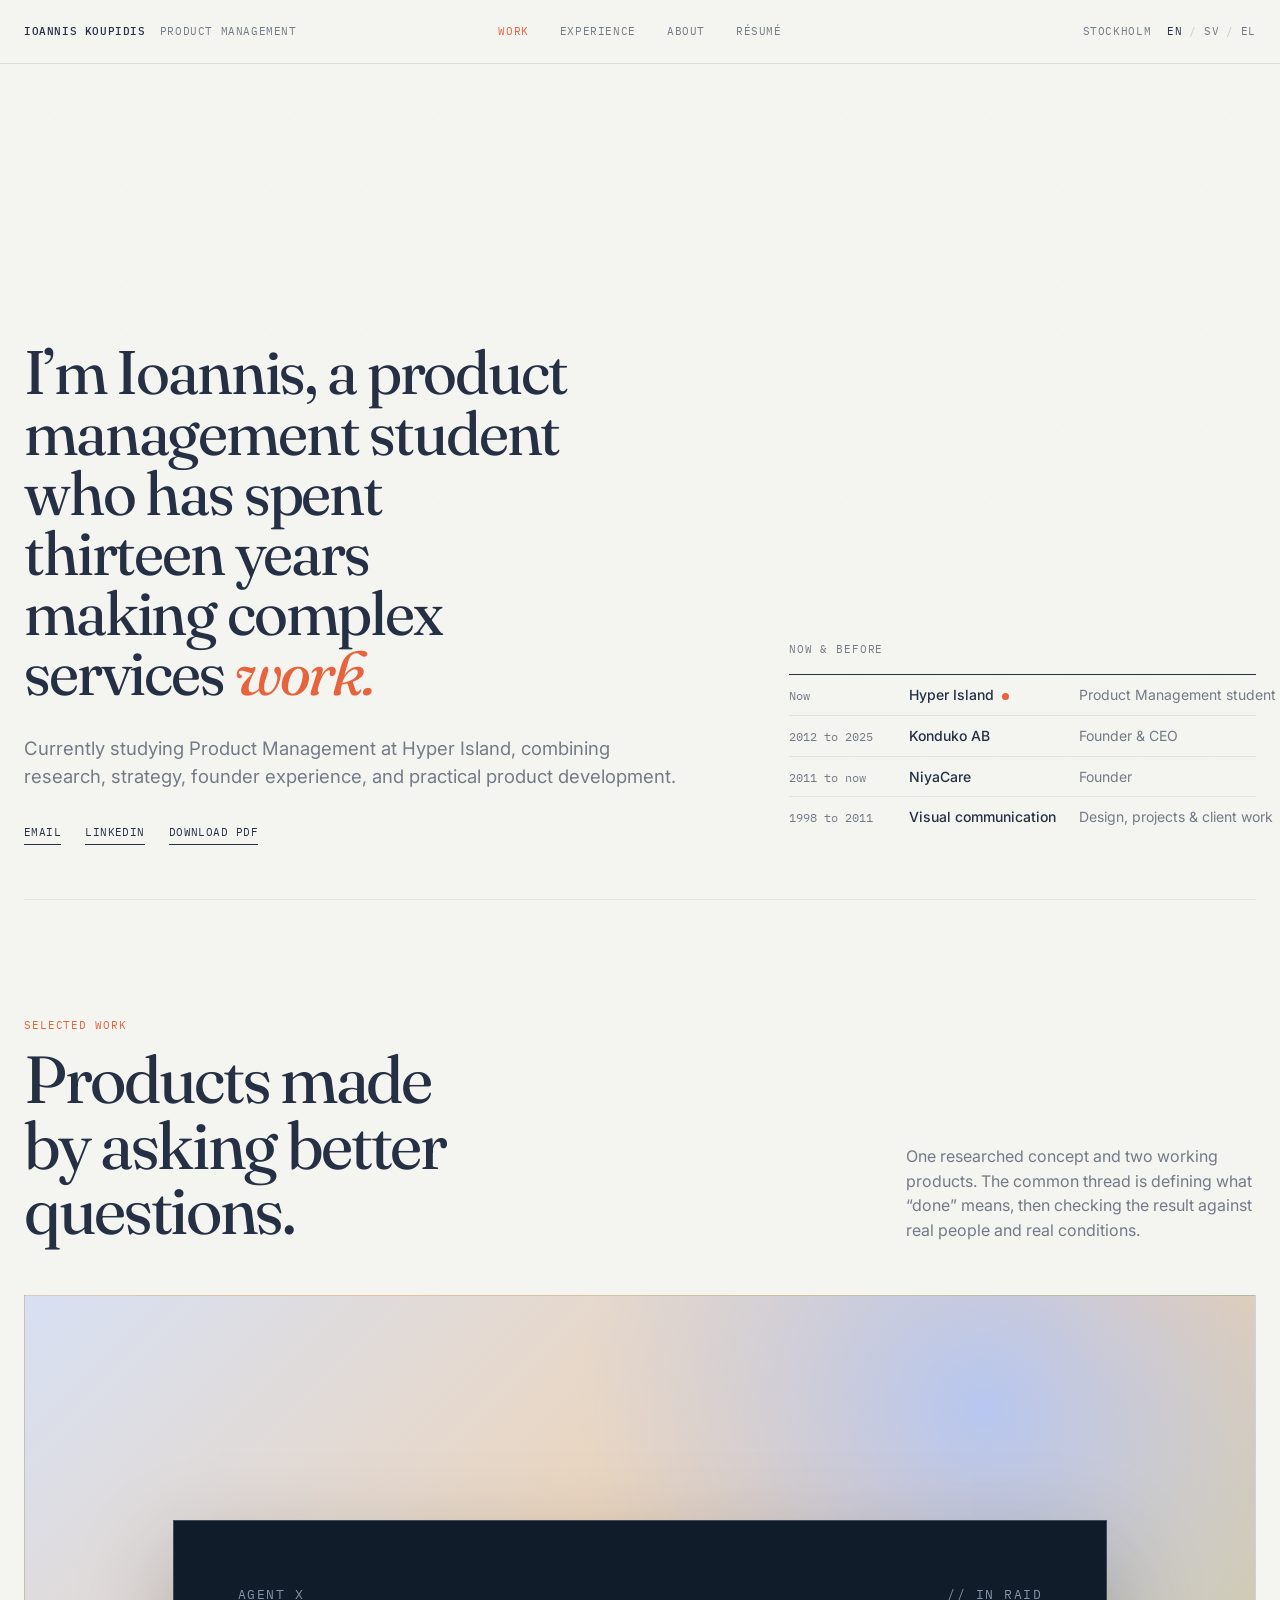
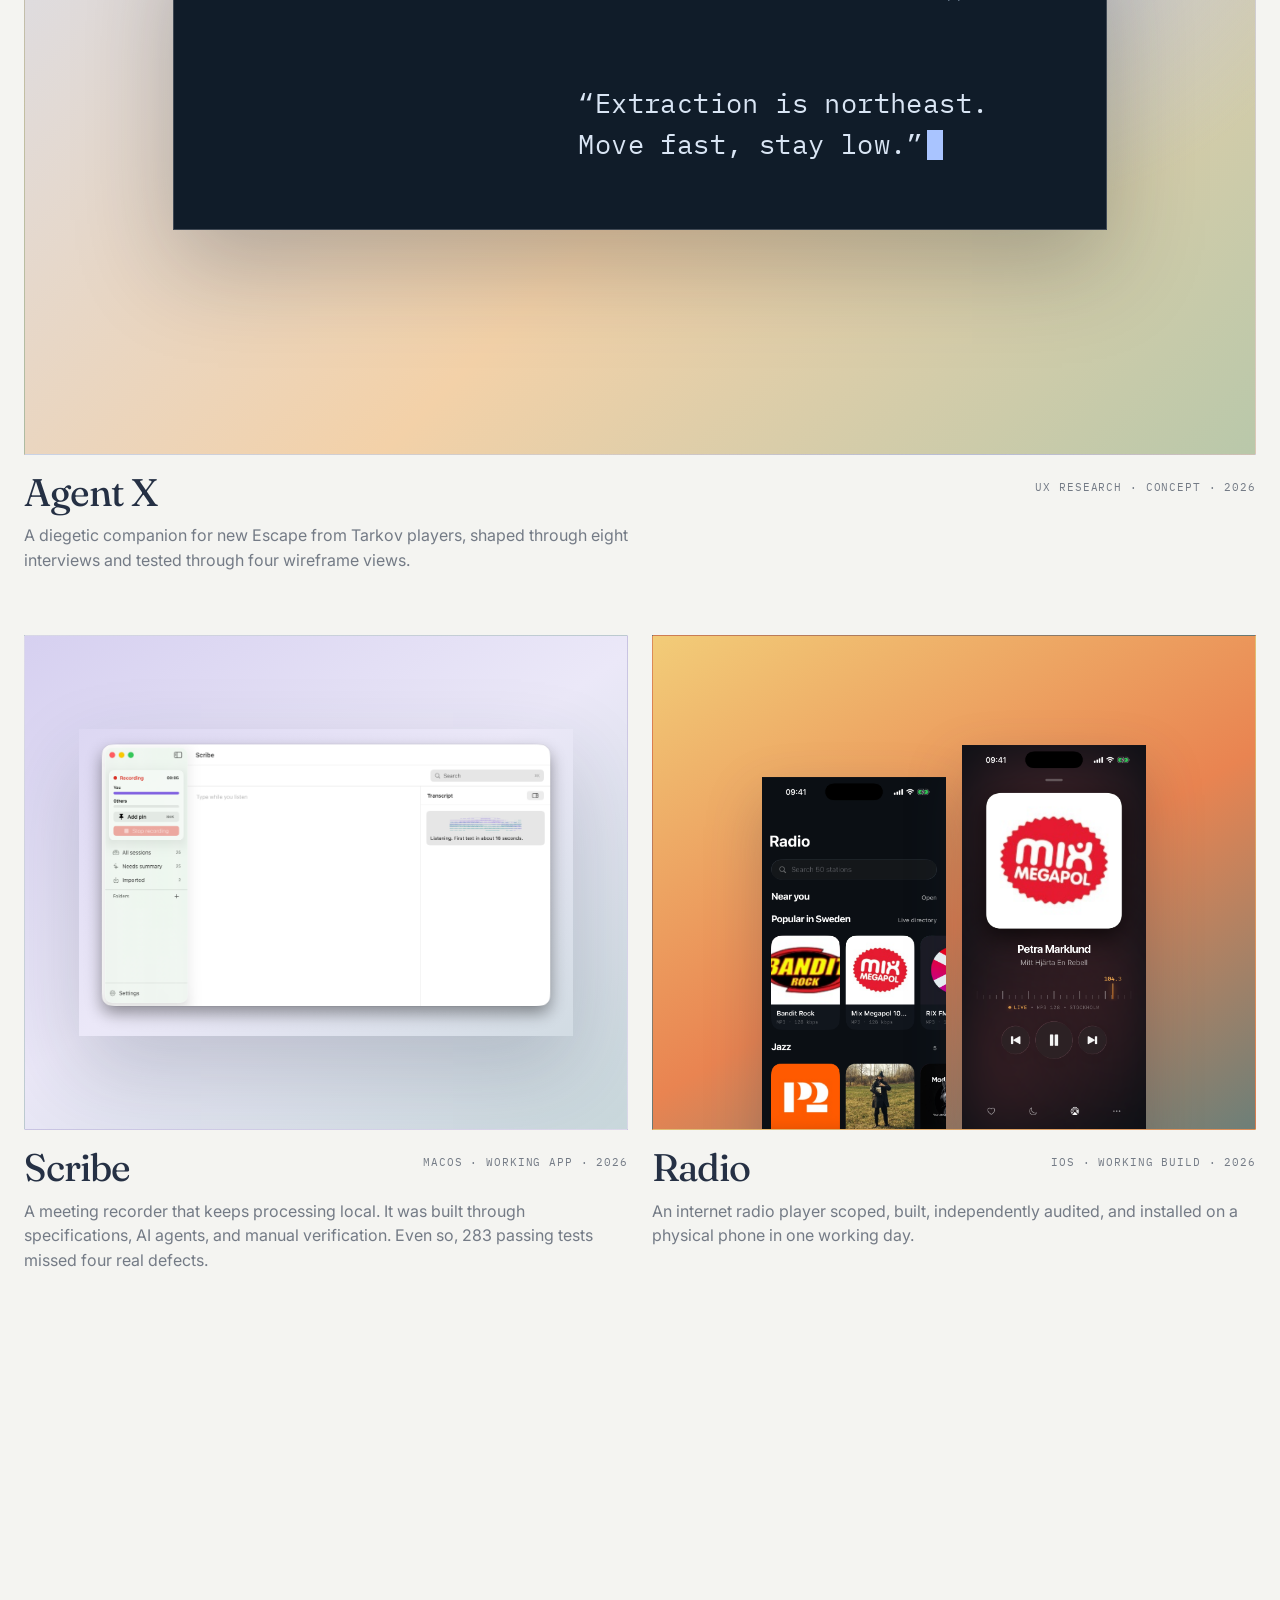
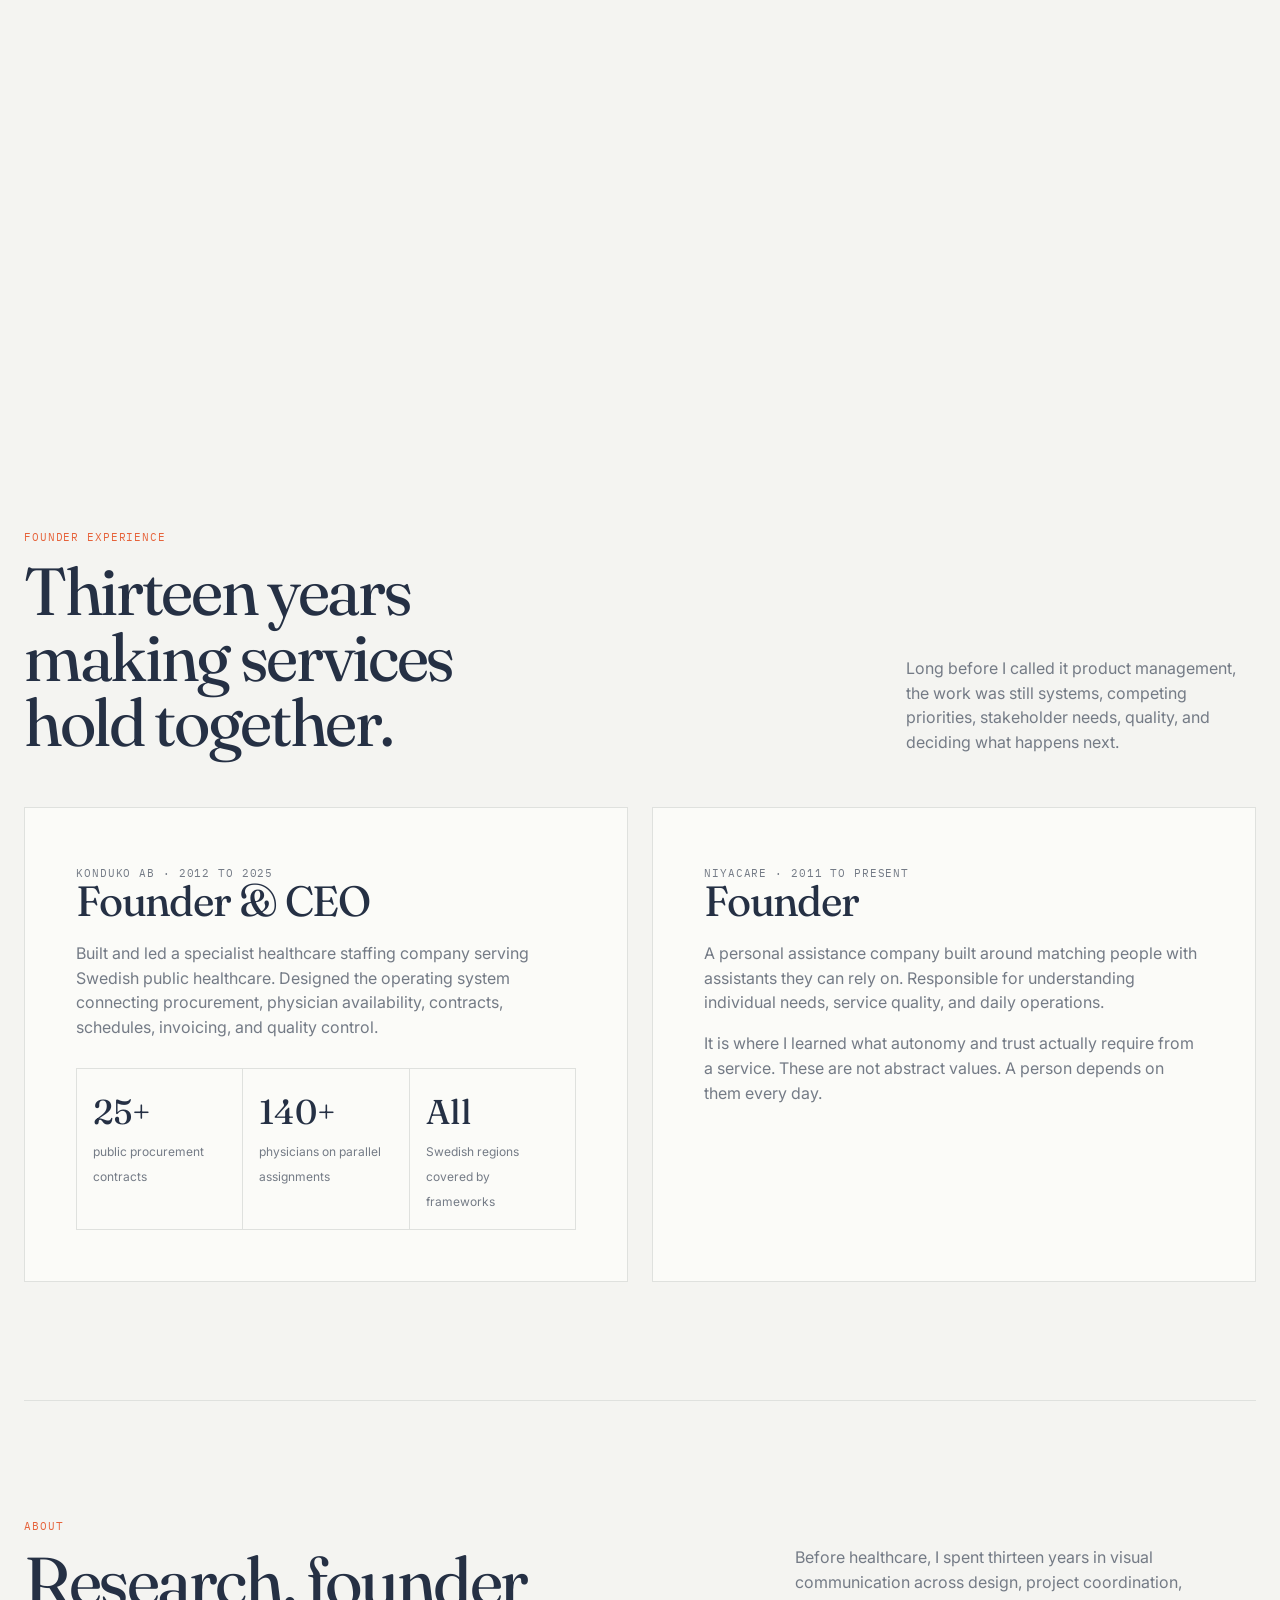
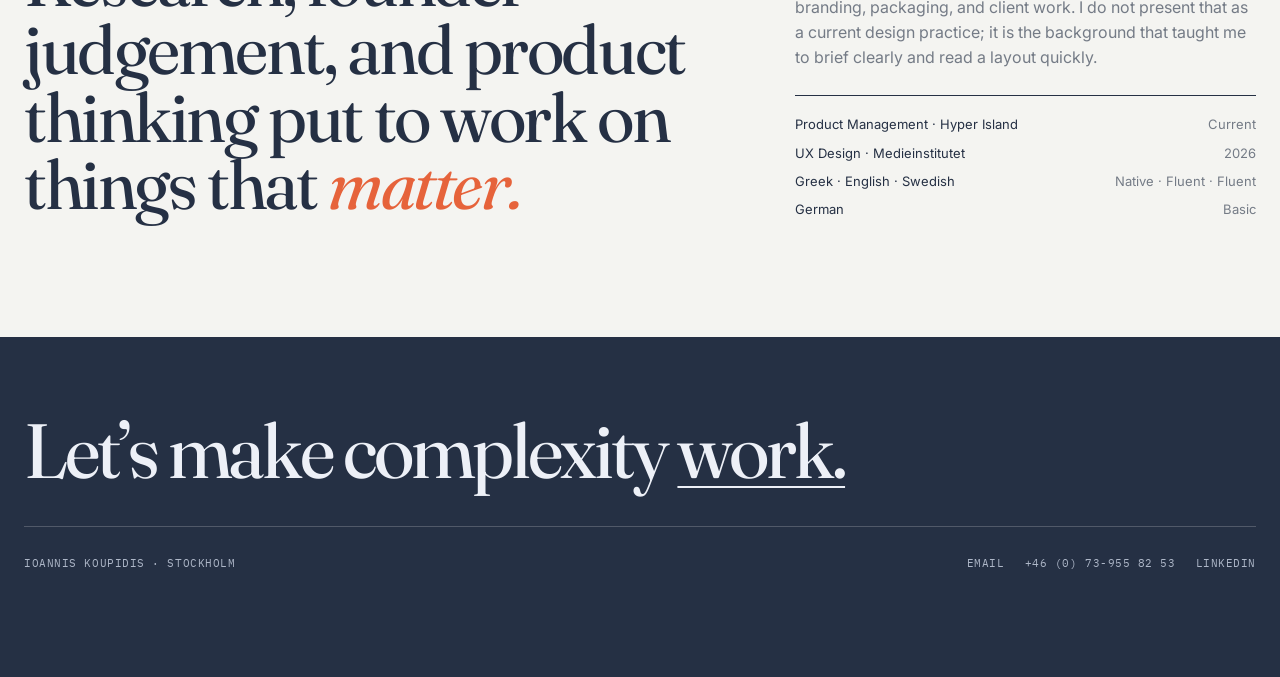
==== index.html @ 1a46d5a7 "Create CV neo portfolio" ====
<!doctype html>
<html lang="en">
<head>
  <meta charset="utf-8">
  <meta name="viewport" content="width=device-width,initial-scale=1">
  <title>Ioannis Koupidis · Product management</title>
  <meta name="description" content="Product management student at Hyper Island with thirteen years of founder experience, working across research, strategy and practical product development.">
  <link rel="preconnect" href="https://fonts.googleapis.com">
  <link rel="preconnect" href="https://fonts.gstatic.com" crossorigin>
  <link href="https://fonts.googleapis.com/css2?family=Fraunces:ital,opsz,wght@0,9..144,300..700;1,9..144,300..600&family=IBM+Plex+Mono:wght@400;500&family=Inter:wght@400;500;600&display=swap" rel="stylesheet">
  <link rel="stylesheet" href="assets/site.css">
</head>
<body class="home">
  <a class="skip-link" href="#main">Skip to content</a>
  <header class="site-header">
    <div class="header-inner">
      <a class="brand" href="./" aria-label="Ioannis Koupidis, home"><strong>Ioannis Koupidis</strong><span>Product management</span></a>
      <nav class="primary-nav" aria-label="Primary"><a href="#work" aria-current="page">Work</a><a href="#experience">Experience</a><a href="#about">About</a><a href="Ioannis-Koupidis-CV.pdf">Résumé</a></nav>
      <div class="header-tools"><span>Stockholm</span><span class="language-switch" role="group" aria-label="Language"><!--LANGS--><a href="./" hreflang="en" aria-current="page">EN</a><span class="sep">/</span><a href="sv/" hreflang="sv">SV</a><span class="sep">/</span><a href="el/" hreflang="el">EL</a><!--/LANGS--></span></div>
    </div>
  </header>

  <main id="main">
    <div class="page-shell">
      <section class="home-hero" aria-labelledby="intro-title">
        <div class="hero-copy">
          <h1 id="intro-title">I’m Ioannis, a product management student who has spent thirteen years making complex services <em>work.</em></h1>
          <p class="hero-support">Currently studying Product Management at Hyper Island, combining research, strategy, founder experience, and practical product development.</p>
          <div class="hero-contact"><a class="text-link" href="mailto:gkoupidis@gmail.com">Email</a><a class="text-link" href="https://www.linkedin.com/in/koupidisyannis/" target="_blank" rel="noopener">LinkedIn</a><a class="text-link" href="Ioannis-Koupidis-CV.pdf" download>Download PDF</a></div>
        </div>
        <div class="timeline" aria-label="Selected experience">
          <p class="timeline-label">Now &amp; before</p>
          <div class="timeline-row current"><time>Now</time><strong>Hyper Island</strong><span>Product Management student</span></div>
          <div class="timeline-row"><time>2012 to 2025</time><strong>Konduko AB</strong><span>Founder &amp; CEO</span></div>
          <div class="timeline-row"><time>2011 to now</time><strong>NiyaCare</strong><span>Founder</span></div>
          <div class="timeline-row"><time>1998 to 2011</time><strong>Visual communication</strong><span>Design, projects &amp; client work</span></div>
        </div>
      </section>

      <section class="section-block" id="work" aria-labelledby="work-title">
        <div class="section-intro reveal"><div><p class="eyebrow">Selected work</p><h2 class="section-title" id="work-title">Products made by asking better questions.</h2></div><p>One researched concept and two working products. The common thread is defining what “done” means, then checking the result against real people and real conditions.</p></div>
        <div class="project-grid">
          <a class="project-card featured reveal" href="projects/agent-x/" data-cursor="View case study">
            <div class="project-visual visual-agent"><div class="agent-screen" aria-hidden="true"><div class="agent-screen-top"><span>AGENT X</span><span>// IN RAID</span></div><p class="agent-prompt">“Extraction is northeast. Move fast, stay low.”</p></div></div>
            <div class="project-info"><h3>Agent X</h3><p class="project-kicker">UX research · Concept · 2026</p><p class="project-description">A diegetic companion for new Escape from Tarkov players, shaped through eight interviews and tested through four wireframe views.</p></div>
          </a>
          <a class="project-card reveal" href="projects/scribe/" data-cursor="View case study">
            <div class="project-visual visual-scribe"><img src="assets/images/scribe/recording.png" alt="Scribe recording interface with separate audio meters, notes and a live transcript" loading="lazy"></div>
            <div class="project-info"><h3>Scribe</h3><p class="project-kicker">macOS · Working app · 2026</p><p class="project-description">A meeting recorder that keeps processing local. It was built through specifications, AI agents, and manual verification. Even so, 283 passing tests missed four real defects.</p></div>
          </a>
          <a class="project-card reveal" href="projects/radio/" data-cursor="View case study">
            <div class="project-visual visual-radio"><img src="assets/images/radio/browse.png" alt="Radio iOS browse screen" loading="lazy"><img src="assets/images/radio/player.png" alt="Radio iOS now-playing screen" loading="lazy"></div>
            <div class="project-info"><h3>Radio</h3><p class="project-kicker">iOS · Working build · 2026</p><p class="project-description">An internet radio player scoped, built, independently audited, and installed on a physical phone in one working day.</p></div>
          </a>
        </div>
      </section>

      <section class="section-block" aria-labelledby="approach-title">
        <div class="section-intro reveal"><div><p class="eyebrow">How I work</p><h2 class="section-title" id="approach-title">Clarity before polish.</h2></div><p>Product work is deciding what deserves to exist, making competing priorities visible, and finding evidence strong enough to change your mind.</p></div>
        <div class="principles reveal">
          <article class="principle"><h3>Research before certainty</h3><p>Interviews, synthesis, journey mapping, wireframes, and think aloud testing replace assumptions with something observable.</p></article>
          <article class="principle"><h3>Comfort with complexity</h3><p>Thirteen years in a regulated service business taught me to connect requirements, operations, stakeholders, and incomplete information.</p></article>
          <article class="principle"><h3>Verification over theatre</h3><p>I use AI tools every day and assume plausible output still needs checking. The audit is part of the product work.</p></article>
        </div>
      </section>

      <section class="section-block" id="experience" aria-labelledby="experience-title">
        <div class="section-intro reveal"><div><p class="eyebrow">Founder experience</p><h2 class="section-title" id="experience-title">Thirteen years making services hold together.</h2></div><p>Long before I called it product management, the work was still systems, competing priorities, stakeholder needs, quality, and deciding what happens next.</p></div>
        <div class="experience-grid">
          <article class="experience-card reveal"><p class="project-kicker" style="text-align:left">Konduko AB · 2012 to 2025</p><h3>Founder &amp; CEO</h3><p>Built and led a specialist healthcare staffing company serving Swedish public healthcare. Designed the operating system connecting procurement, physician availability, contracts, schedules, invoicing, and quality control.</p><div class="metric-row"><div class="metric"><strong>25+</strong><span>public procurement contracts</span></div><div class="metric"><strong>140+</strong><span>physicians on parallel assignments</span></div><div class="metric"><strong>All</strong><span>Swedish regions covered by frameworks</span></div></div></article>
          <article class="experience-card reveal"><p class="project-kicker" style="text-align:left">NiyaCare · 2011 to present</p><h3>Founder</h3><p>A personal assistance company built around matching people with assistants they can rely on. Responsible for understanding individual needs, service quality, and daily operations.</p><p>It is where I learned what autonomy and trust actually require from a service. These are not abstract values. A person depends on them every day.</p></article>
        </div>
      </section>

      <section class="about-band" id="about" aria-labelledby="about-title">
        <div><p class="eyebrow">About</p><h2 class="statement" id="about-title">Research, founder judgement, and product thinking put to work on things that <em>matter.</em></h2></div>
        <div class="about-details"><p>Before healthcare, I spent thirteen years in visual communication across design, project coordination, branding, packaging, and client work. I do not present that as a current design practice; it is the background that taught me to brief clearly and read a layout quickly.</p><div class="compact-list" aria-label="Education and languages"><span>Product Management · Hyper Island</span><span>Current</span><span>UX Design · Medieinstitutet</span><span>2026</span><span>Greek · English · Swedish</span><span>Native · Fluent · Fluent</span><span>German</span><span>Basic</span></div></div>
      </section>
    </div>
  </main>
  <footer class="site-footer"><div class="footer-inner"><p class="footer-title">Let’s make complexity <a href="mailto:gkoupidis@gmail.com">work.</a></p><div class="footer-meta"><span>Ioannis Koupidis · Stockholm</span><span class="footer-links"><a href="mailto:gkoupidis@gmail.com">Email</a><a href="tel:+46739558253">+46 (0) 73-955 82 53</a><a href="https://www.linkedin.com/in/koupidisyannis/" target="_blank" rel="noopener">LinkedIn</a></span></div></div></footer>
  <script src="assets/site.js"></script>
</body>
</html>
---- assets/site.css ----
:root {
  --paper:#f4f4f1;--surface:#fbfbf8;--ink:#253044;--muted:#747b86;--line:#dfe1de;
  --accent:#e6633b;--blue:#a9c4ff;--mono:"IBM Plex Mono",ui-monospace,monospace;
  --sans:Inter,system-ui,sans-serif;--serif:Fraunces,Georgia,serif;
  --header-h:64px;--page:min(100% - 48px,1440px)
}
*{box-sizing:border-box}html{scroll-behavior:smooth;scroll-padding-top:92px}
body{margin:0;color:var(--ink);background:var(--paper);font-family:var(--sans);font-size:16px;line-height:1.55;-webkit-font-smoothing:antialiased}
body:before{content:"";position:fixed;inset:0;pointer-events:none;z-index:-1;opacity:.36;background-image:radial-gradient(circle at 15% 24%,rgba(37,48,68,.025) 0 1px,transparent 1.2px),radial-gradient(circle at 74% 68%,rgba(37,48,68,.02) 0 1px,transparent 1.2px);background-size:9px 9px,13px 13px}
a{color:inherit}img{display:block;max-width:100%}.skip-link{position:fixed;z-index:1000;top:8px;left:8px;padding:10px 14px;color:#fff;background:var(--ink);transform:translateY(-160%)}.skip-link:focus{transform:none}
.site-header{position:sticky;top:0;z-index:60;height:var(--header-h);border-bottom:1px solid rgba(37,48,68,.12);background:rgba(244,244,241,.87);backdrop-filter:blur(16px)}
.header-inner{width:var(--page);height:100%;margin:auto;display:grid;grid-template-columns:1fr auto 1fr;align-items:center;gap:28px}
.brand,.primary-nav a,.header-tools a,.header-tools span{font-family:var(--mono);font-size:11px;line-height:1;letter-spacing:.055em;text-transform:uppercase;text-decoration:none}
.brand{display:flex;align-items:baseline;gap:14px;white-space:nowrap}.brand strong{font-weight:500}.brand span,.primary-nav a,.header-tools{color:var(--muted)}
.primary-nav,.header-tools{display:flex;align-items:center}.primary-nav{gap:31px}.header-tools{justify-self:end;gap:16px}.primary-nav a:hover,.primary-nav a[aria-current=page],.header-tools a:hover{color:var(--accent)}
.language-switch{display:inline-flex;gap:7px}.language-switch .sep{opacity:.35}.language-switch [aria-current=page]{color:var(--ink)}
.page-shell{width:var(--page);margin:auto}
.home-hero{min-height:calc(100svh - var(--header-h));padding:clamp(72px,10vh,120px) 0 54px;display:grid;grid-template-columns:minmax(0,1.2fr) minmax(420px,.8fr);align-items:end;gap:clamp(42px,5vw,72px);border-bottom:1px solid var(--line)}
.hero-copy h1,.case-title,.section-title,.case-section h2,.statement{font-family:var(--serif);font-weight:420;letter-spacing:-.035em;line-height:.98;margin:0}
.hero-copy h1{max-width:14ch;font-size:clamp(3.25rem,4.8vw,5.7rem)}.hero-copy h1 em,.statement em{color:var(--accent);font-weight:inherit;font-style:italic}
.hero-support{max-width:670px;margin:30px 0 0;font-size:clamp(1.05rem,1.45vw,1.35rem);line-height:1.52;color:var(--muted)}
.hero-contact{margin-top:34px;display:flex;flex-wrap:wrap;gap:12px 24px}.text-link{font-family:var(--mono);font-size:11px;letter-spacing:.04em;text-transform:uppercase;text-decoration:none;border-bottom:1px solid;padding-bottom:3px}.text-link:hover{color:var(--accent)}
.timeline{align-self:end;padding-bottom:8px}.timeline-label,.eyebrow,.project-kicker,.case-kicker,.section-index,.fact dt,.card-label,.case-nav a{font-family:var(--mono);font-size:11px;line-height:1.3;letter-spacing:.08em;text-transform:uppercase}
.timeline-label{color:var(--muted);margin:0 0 18px}.timeline-row{display:grid;grid-template-columns:100px minmax(150px,.9fr) minmax(220px,1.2fr);gap:20px;padding:9px 0;border-top:1px solid var(--line);align-items:baseline}.timeline-row:first-of-type{border-top-color:var(--ink)}
.timeline-row time{font-family:var(--mono);font-size:12px;color:var(--muted)}.timeline-row strong{font-size:14px;font-weight:500}.timeline-row span{font-size:14px;color:var(--muted)}.timeline-row.current strong:after{content:"";display:inline-block;width:7px;height:7px;margin-left:8px;border-radius:50%;background:var(--accent)}
.section-block{padding:118px 0}.section-intro{display:grid;grid-template-columns:minmax(0,1fr) minmax(280px,.42fr);gap:48px;align-items:end;margin-bottom:52px}.eyebrow{color:var(--accent);margin:0 0 15px}.section-title{font-size:clamp(3rem,5.2vw,5.8rem);max-width:11ch}.section-intro>p:last-child{margin:0;color:var(--muted);max-width:43ch}
.project-grid{display:grid;grid-template-columns:repeat(2,minmax(0,1fr));gap:62px 24px}.project-card{display:block;text-decoration:none}.project-card.featured{grid-column:1/-1}.project-visual{position:relative;overflow:hidden;min-height:450px;background:#e6e7e4;border:1px solid rgba(37,48,68,.08);transform:translateZ(0)}.project-card.featured .project-visual{min-height:min(65vw,760px)}.project-card:not(.featured) .project-visual{aspect-ratio:1/.82;min-height:0}
.project-info{padding-top:18px;display:grid;grid-template-columns:1fr auto;gap:12px 30px;align-items:start}.project-info h3{margin:0;font-family:var(--serif);font-size:clamp(2rem,3vw,3.5rem);font-weight:430;line-height:1;letter-spacing:-.025em}.project-kicker{margin:7px 0 0;color:var(--muted);text-align:right}.project-description{grid-column:1/-1;margin:0;color:var(--muted);max-width:66ch}
.visual-agent{display:grid;place-items:center;background:radial-gradient(circle at 78% 15%,rgba(169,196,255,.82),transparent 35%),linear-gradient(135deg,#d7e0f3,#f3d1a8 56%,#b9c8aa)}
.agent-screen{width:min(76%,960px);min-height:270px;padding:clamp(28px,5vw,72px);color:#d9e5f4;background:#101c29;border:1px solid rgba(255,255,255,.2);box-shadow:0 35px 90px rgba(16,28,41,.26);transition:transform .6s cubic-bezier(.2,.8,.2,1)}.project-card:hover .agent-screen,.project-card:hover .project-visual img{transform:scale(1.025)}
.agent-screen-top{display:flex;justify-content:space-between;color:#8295aa}.agent-screen-top,.agent-prompt{font-family:var(--mono);font-size:clamp(10px,1vw,14px);letter-spacing:.12em}.agent-prompt{max-width:29ch;margin:clamp(42px,6vw,86px) 0 0 auto;font-size:clamp(18px,2.1vw,32px);line-height:1.55;letter-spacing:.015em}.agent-prompt:after{content:"";display:inline-block;width:.6em;height:1.1em;margin-left:4px;vertical-align:-.2em;background:var(--blue);animation:blink 1.05s steps(1) infinite}@keyframes blink{50%{opacity:0}}
.visual-scribe{display:grid;place-items:center;background:linear-gradient(145deg,#d6d0f0,#ebe8f8 48%,#c8d7db)}.visual-scribe img{width:82%;box-shadow:0 34px 80px rgba(37,48,68,.2);transition:transform .6s cubic-bezier(.2,.8,.2,1)}
.visual-radio{display:flex;justify-content:center;align-items:flex-end;gap:3%;padding:7% 5% 0;background:linear-gradient(150deg,#f2cc78,#e98451 55%,#6d7f78)}.visual-radio img{width:34%;filter:drop-shadow(0 24px 28px rgba(37,48,68,.24));transition:transform .6s cubic-bezier(.2,.8,.2,1)}.visual-radio img:first-child{transform:translateY(12%)}.visual-radio img:last-child{transform:translateY(4%)}
.principles{display:grid;grid-template-columns:repeat(3,minmax(0,1fr));border-top:1px solid var(--ink)}.principle{padding:24px 28px 34px 0;border-right:1px solid var(--line)}.principle+.principle{padding-left:28px}.principle:last-child{border:0}.principle h3{margin:0 0 12px;font-size:18px;font-weight:520}.principle p{margin:0;color:var(--muted)}
.experience-grid{display:grid;grid-template-columns:1fr 1fr;gap:24px}.experience-card{padding:clamp(28px,4vw,52px);background:var(--surface);border:1px solid var(--line)}.experience-card h3{font-family:var(--serif);font-size:clamp(2rem,3.3vw,3.6rem);font-weight:430;line-height:1;letter-spacing:-.03em;margin:0 0 18px}.experience-card>p{color:var(--muted);max-width:58ch}.metric-row{display:grid;grid-template-columns:repeat(3,1fr);gap:1px;margin-top:28px;background:var(--line);border:1px solid var(--line)}.metric{min-height:116px;padding:16px;background:var(--surface)}.metric strong{display:block;font-family:var(--serif);font-size:2.15rem;font-weight:450}.metric span{color:var(--muted);font-size:12px}
.about-band{padding:118px 0;border-top:1px solid var(--line);display:grid;grid-template-columns:1.2fr .8fr;gap:80px}.statement{font-size:clamp(3rem,5.4vw,6rem)}.about-details{display:grid;align-content:end;gap:26px}.about-details p{color:var(--muted);margin:0}.compact-list{display:grid;grid-template-columns:1fr auto;gap:8px 24px;padding-top:18px;border-top:1px solid var(--ink);font-size:13px}.compact-list span:nth-child(even){color:var(--muted);text-align:right}
.site-footer{min-height:340px;padding:78px 0 42px;color:#edf0f7;background:var(--ink)}.footer-inner{width:var(--page);margin:auto}.footer-title{margin:0 0 38px;font-family:var(--serif);font-size:clamp(3rem,6vw,6.4rem);font-weight:430;letter-spacing:-.04em;line-height:.95}.footer-title a{text-decoration-thickness:2px;text-underline-offset:8px}.footer-meta{display:flex;flex-wrap:wrap;justify-content:space-between;gap:18px;padding-top:28px;border-top:1px solid rgba(255,255,255,.2);color:#aeb7c8;font-family:var(--mono);font-size:11px;text-transform:uppercase;letter-spacing:.05em}.footer-links{display:flex;flex-wrap:wrap;gap:20px}.footer-links a{text-decoration:none}.footer-links a:hover{color:#fff}
/* Case studies */
.case-page{background:#f6f6f3}.case-shell{width:var(--page);margin:auto;display:grid;grid-template-columns:196px minmax(0,1fr);gap:clamp(42px,6vw,96px);padding:54px 0 140px}.case-aside-inner{position:sticky;top:94px}.back-link{display:inline-flex;gap:9px;margin-bottom:34px;text-decoration:none;font-family:var(--mono);font-size:11px;text-transform:uppercase}.back-link:hover{color:var(--accent)}.case-nav{display:grid;gap:11px}.case-nav a{color:var(--muted);text-decoration:none;text-transform:none;letter-spacing:0}.case-nav a:hover,.case-nav a.active{color:var(--ink)}.case-nav a.active:before{content:"— ";color:var(--accent)}
.case-main{min-width:0;max-width:1120px}.case-kicker{color:var(--muted);margin:4px 0 20px}.case-title{font-size:clamp(4.2rem,7.4vw,8rem);max-width:12ch}.case-deck{margin:28px 0 50px;max-width:760px;color:var(--muted);font-size:clamp(1.1rem,1.6vw,1.45rem)}
.case-hero{min-height:560px;margin-bottom:32px;overflow:hidden;border:1px solid rgba(37,48,68,.08)}.case-hero.agent{display:grid;place-items:center;padding:8%;background:linear-gradient(135deg,#cbd8eb,#ebc19a 54%,#9cb39b)}.case-hero.agent .agent-screen{width:100%;min-height:360px}.case-hero.scribe{display:grid;place-items:center;padding:8%;background:linear-gradient(135deg,#cdc5ed,#eceaf8 55%,#bdd3d5)}.case-hero.scribe img{width:94%;box-shadow:0 35px 90px rgba(37,48,68,.2)}.case-hero.radio{display:flex;justify-content:center;align-items:flex-end;gap:4%;padding:5% 6% 0;background:linear-gradient(145deg,#f0cc7e,#e27b4d 55%,#708781)}.case-hero.radio img{width:31%;filter:drop-shadow(0 30px 32px rgba(37,48,68,.24))}.case-hero.radio img:nth-child(2){transform:translateY(8%)}
.facts{display:grid;grid-template-columns:repeat(4,1fr);gap:1px;background:var(--line);border:1px solid var(--line);margin-bottom:130px}.fact{min-height:112px;padding:18px;background:var(--paper)}.fact dt{color:var(--muted);margin-bottom:13px}.fact dd{margin:0;font-size:14px}
.case-section{scroll-margin-top:92px;padding:0 0 128px}.section-index{color:var(--accent);margin-bottom:18px}.case-section h2{font-size:clamp(3rem,5vw,5.8rem);max-width:13ch;margin-bottom:30px}.case-section .lead{max-width:820px;margin:0 0 35px;font-size:clamp(1.12rem,1.5vw,1.38rem);line-height:1.55;color:var(--muted)}.case-section>p:not(.lead){max-width:760px;color:var(--muted)}.case-section h3{margin:0 0 12px;font-family:var(--serif);font-size:clamp(1.8rem,2.8vw,3rem);font-weight:450;letter-spacing:-.02em;line-height:1.05}
.stat-grid,.insight-grid,.decision-grid{display:grid;grid-template-columns:repeat(3,minmax(0,1fr));gap:1px;margin:42px 0;background:var(--line);border:1px solid var(--line)}.stat-card,.insight-card,.decision-card{min-height:210px;padding:26px;background:var(--surface)}.stat-card strong{display:block;margin-bottom:18px;font-family:var(--serif);font-size:clamp(3rem,5vw,5.4rem);font-weight:440;line-height:1}.stat-card p,.insight-card p,.decision-card p{color:var(--muted);margin:0}.card-label{display:block;color:var(--accent);margin-bottom:50px}
.pull-quote{margin:62px 0;padding:44px 0 42px clamp(30px,5vw,72px);border-block:1px solid var(--ink);font-family:var(--serif);font-size:clamp(2.2rem,4vw,4.5rem);line-height:1.08;letter-spacing:-.03em}
.split{display:grid;grid-template-columns:1fr 1fr;gap:22px;margin:44px 0}.split-panel{padding:30px;border:1px solid var(--line);background:var(--surface)}.split-panel p,.split-panel li{color:var(--muted)}.split-panel ul{padding-left:20px;margin-bottom:0}
.media-frame{margin:48px 0;padding:clamp(18px,4vw,48px);background:#e8e8e3;border:1px solid var(--line)}.media-frame.dark{background:#172331}.media-frame img{width:100%;box-shadow:0 18px 45px rgba(37,48,68,.12)}.caption{margin:13px 0 0;color:var(--muted);font-family:var(--mono);font-size:10px;letter-spacing:.03em}.phone-gallery{display:grid;grid-template-columns:repeat(3,1fr);gap:20px;align-items:end;padding:7% 5% 0;margin:48px 0;background:linear-gradient(145deg,#f0cc7e,#e27b4d 58%,#718981)}.phone-gallery img{width:100%;filter:drop-shadow(0 24px 24px rgba(37,48,68,.22))}
.finding-list{margin:40px 0;border-top:1px solid var(--ink)}.finding{display:grid;grid-template-columns:70px minmax(0,1fr) minmax(260px,.8fr);gap:24px;padding:28px 0;border-bottom:1px solid var(--line)}.finding-number{color:var(--accent);font-family:var(--mono);font-size:12px}.finding h3{font-family:var(--sans);font-size:17px;font-weight:550;letter-spacing:0}.finding p{margin:0;color:var(--muted)}
.outcome-banner{padding:clamp(34px,6vw,74px);margin-top:30px;color:#fff;background:var(--ink)}.outcome-banner h3{max-width:17ch;font-size:clamp(2.5rem,4.7vw,5.2rem)}.outcome-banner p{max-width:730px;color:#b8c1d0}.next-project{display:block;margin-top:20px;padding:62px 0 0;border-top:1px solid var(--ink);text-decoration:none}.next-project span{color:var(--accent);font-family:var(--mono);font-size:11px;text-transform:uppercase}.next-project strong{display:block;margin-top:14px;font-family:var(--serif);font-size:clamp(3rem,5.5vw,6rem);font-weight:430;letter-spacing:-.04em;line-height:1}
.custom-cursor{position:fixed;z-index:999;top:0;left:0;width:20px;height:20px;border-radius:50%;color:#fff;background:var(--ink);pointer-events:none;opacity:0;transform:translate3d(-50px,-50px,0);transition:width .22s,height .22s,border-radius .22s,background .22s,opacity .18s;display:grid;place-items:center;white-space:nowrap}.custom-cursor:after{content:attr(data-label);opacity:0;font-family:var(--mono);font-size:10px;text-transform:uppercase}.custom-cursor.visible{opacity:1}.custom-cursor.is-project{width:142px;height:42px;border-radius:999px;background:var(--accent)}.custom-cursor.is-project:after{opacity:1}
@media(pointer:fine) and (hover:hover) and (prefers-reduced-motion:no-preference){html.cursor-enhanced,html.cursor-enhanced a,html.cursor-enhanced button{cursor:none}}
.js .reveal{opacity:0;transform:translateY(24px);transition:opacity .7s,transform .7s cubic-bezier(.2,.8,.2,1)}.js .reveal.visible{opacity:1;transform:none}
@media(max-width:1050px){.header-inner{grid-template-columns:1fr auto}.primary-nav{display:none}.home-hero{grid-template-columns:1fr;align-items:start;min-height:auto}.hero-copy h1{max-width:12ch}.timeline{max-width:760px}.section-intro{grid-template-columns:1fr}.case-shell{grid-template-columns:1fr}.case-aside-inner{position:static}.case-aside{border-bottom:1px solid var(--line);padding-bottom:18px}.back-link{margin-bottom:18px}.case-nav{display:flex;overflow-x:auto;gap:22px}.case-nav a{white-space:nowrap}.case-nav a.active:before{content:none}}
@media(max-width:760px){:root{--page:min(100% - 32px,1440px)}.brand span,.header-tools>span:not(.language-switch){display:none}.home-hero{padding-top:72px;gap:70px}.hero-copy h1{max-width:100%;font-size:clamp(2.8rem,12.6vw,4.7rem)}.timeline-row{grid-template-columns:78px 1fr;gap:8px 16px}.timeline-row span{grid-column:2}.section-block,.about-band{padding:82px 0}.project-grid,.principles,.experience-grid,.about-band{grid-template-columns:1fr}.project-card.featured{grid-column:auto}.project-card.featured .project-visual{min-height:430px}.project-card:not(.featured) .project-visual{aspect-ratio:1/.95}.project-info{grid-template-columns:1fr}.project-kicker{text-align:left}.project-description{grid-column:auto}.principle{border-right:0;border-bottom:1px solid var(--line);padding:22px 0}.principle+.principle{padding-left:0}.metric-row{grid-template-columns:1fr}.about-band{gap:48px}.case-shell{padding-top:28px}.case-title{font-size:clamp(3.7rem,17vw,5.5rem)}.case-hero{min-height:370px}.case-hero.agent .agent-screen{min-height:260px}.facts{grid-template-columns:1fr 1fr;margin-bottom:88px}.stat-grid,.insight-grid,.decision-grid,.split{grid-template-columns:1fr}.stat-card,.insight-card,.decision-card{min-height:0}.card-label{margin-bottom:28px}.finding{grid-template-columns:42px 1fr}.finding p{grid-column:2}.phone-gallery{gap:6px}.case-section{padding-bottom:90px}.footer-meta{flex-direction:column}}
@media(prefers-reduced-motion:reduce){html{scroll-behavior:auto}*,*:before,*:after{animation-duration:.01ms!important;animation-iteration-count:1!important;transition-duration:.01ms!important}.js .reveal{opacity:1;transform:none}}
@media print{@page{size:A4;margin:13mm 15mm}:root{--paper:#fff;--surface:#fff;--ink:#000;--muted:#333;--line:#bbb}body{font-size:9.1pt;line-height:1.3;background:#fff}body:before,.site-header,.skip-link,.custom-cursor,.project-visual,.site-footer,.section-intro>p:last-child{display:none!important}.page-shell{width:auto}.home-hero{min-height:0;display:block;padding:0 0 6mm;border-bottom:1px solid #000}.hero-copy h1{max-width:none;font-size:21.5pt;line-height:1.05}.hero-support{max-width:none;margin-top:3mm;font-size:9.7pt}.hero-contact{margin-top:3mm}.timeline{margin-top:4mm}.timeline-label{margin-bottom:1mm}.timeline-row{grid-template-columns:28mm 55mm 1fr;padding:1.2mm 0}.section-block{padding:5mm 0 0}.section-intro{display:block;margin-bottom:2mm}.eyebrow{margin-bottom:1mm}.section-title{max-width:none;font-size:16pt}.project-grid,.principles,.experience-grid{display:block}.project-card,.principle,.experience-card{break-inside:avoid;padding:2.2mm 0;border:0;border-top:1px solid #aaa}.project-info{display:block;padding:0}.project-info h3{font-size:13pt}.project-kicker{text-align:left;margin:.5mm 0}.project-description,.principle p,.experience-card p{margin:1mm 0}.principle h3,.experience-card h3{font-family:var(--sans);font-size:10.5pt;margin:0 0 .5mm}.metric-row{grid-template-columns:repeat(3,1fr);margin-top:2mm}.metric{min-height:0;padding:1.5mm}.metric strong{font-size:12pt}.about-band{display:block;padding:5mm 0 0;border:0}.statement{font-size:16pt}.about-details{margin-top:2.5mm;gap:2mm}.compact-list{padding-top:1.5mm;column-gap:6mm}.compact-list span:nth-child(even){padding-left:2mm}.reveal{opacity:1!important;transform:none!important}}
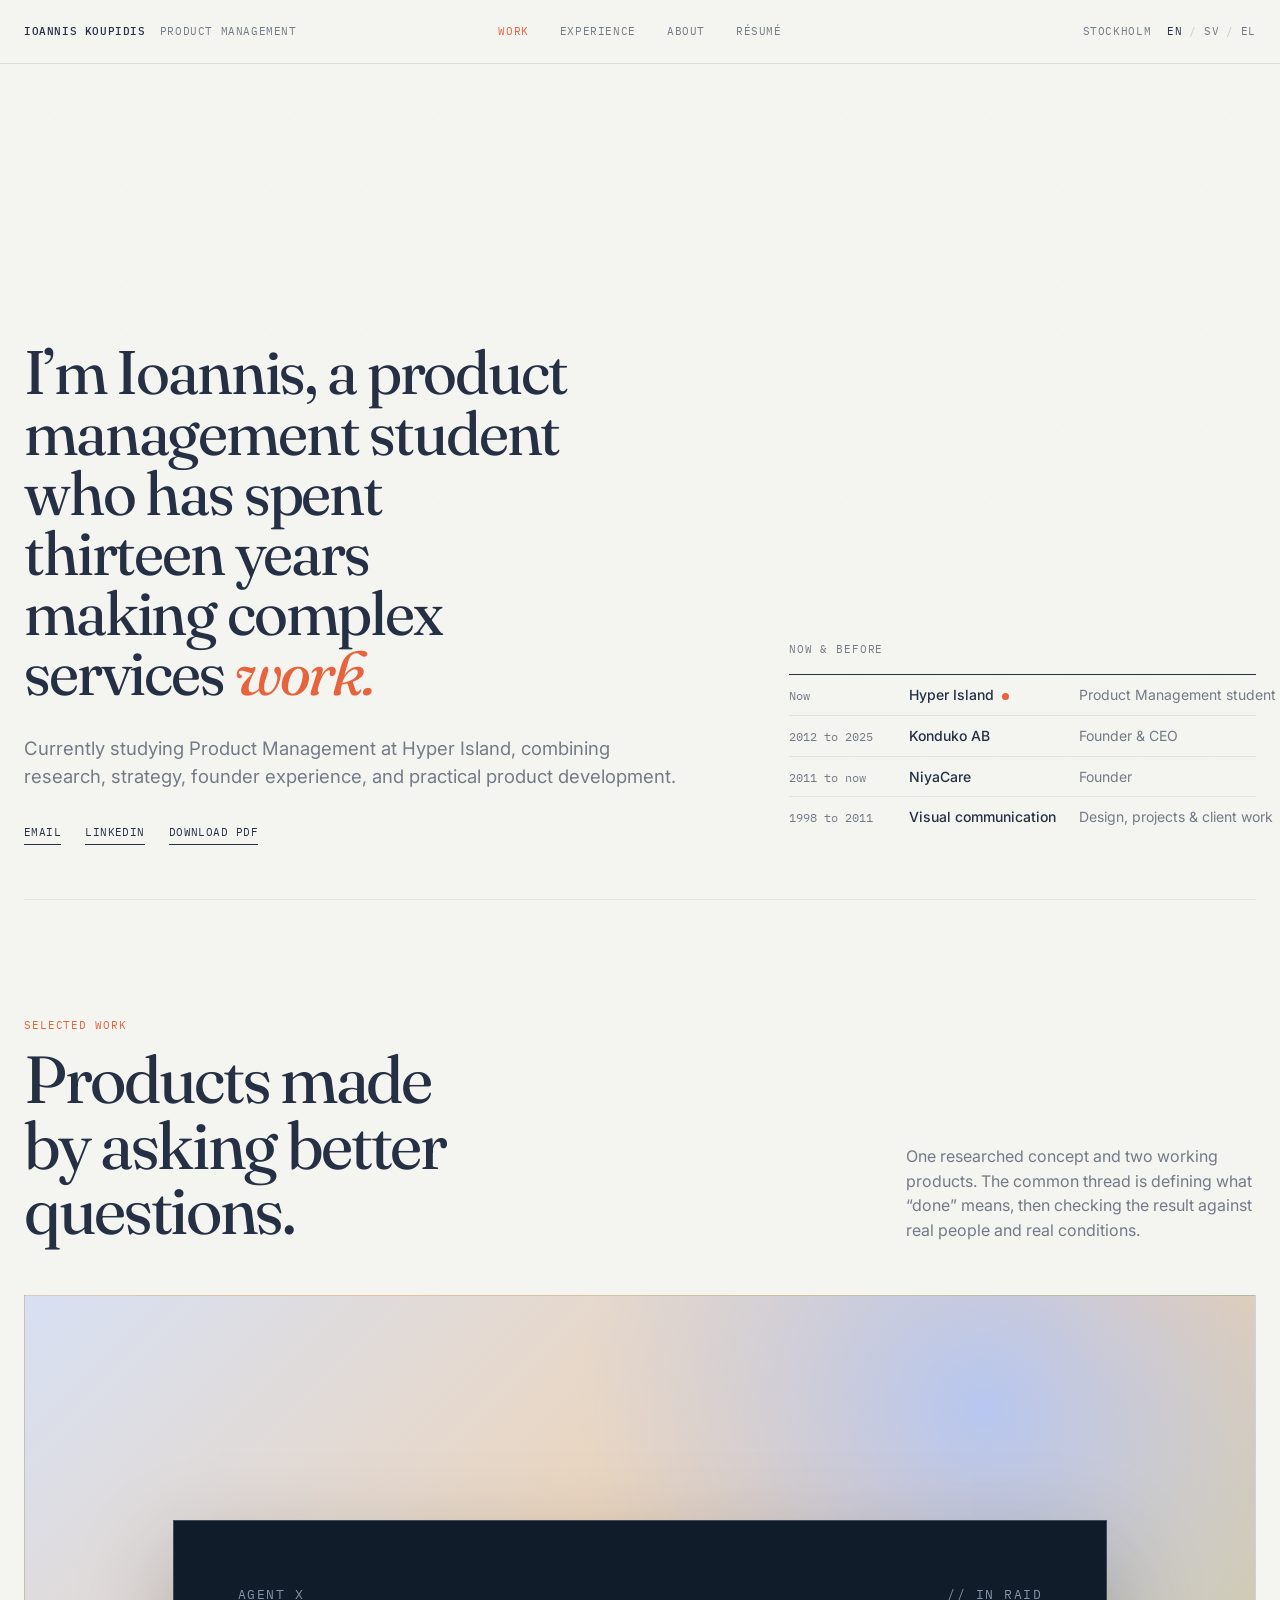
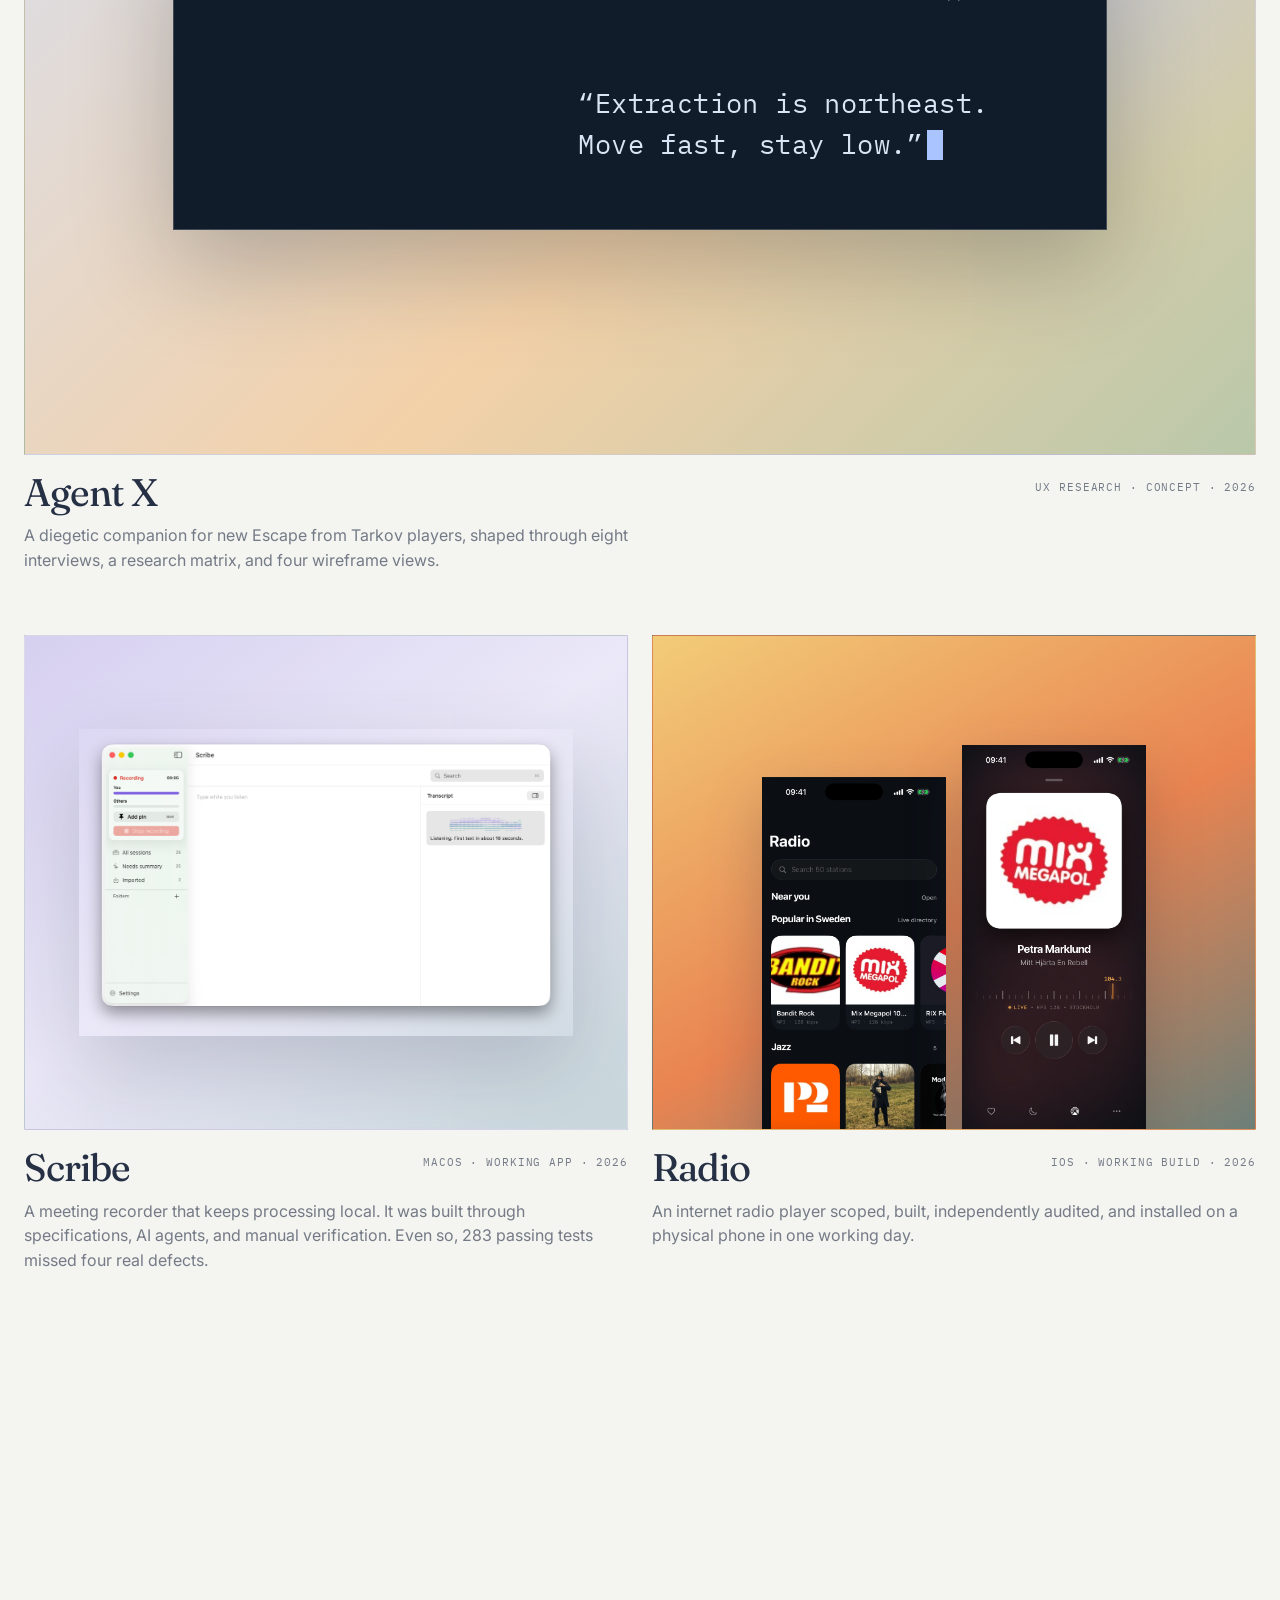
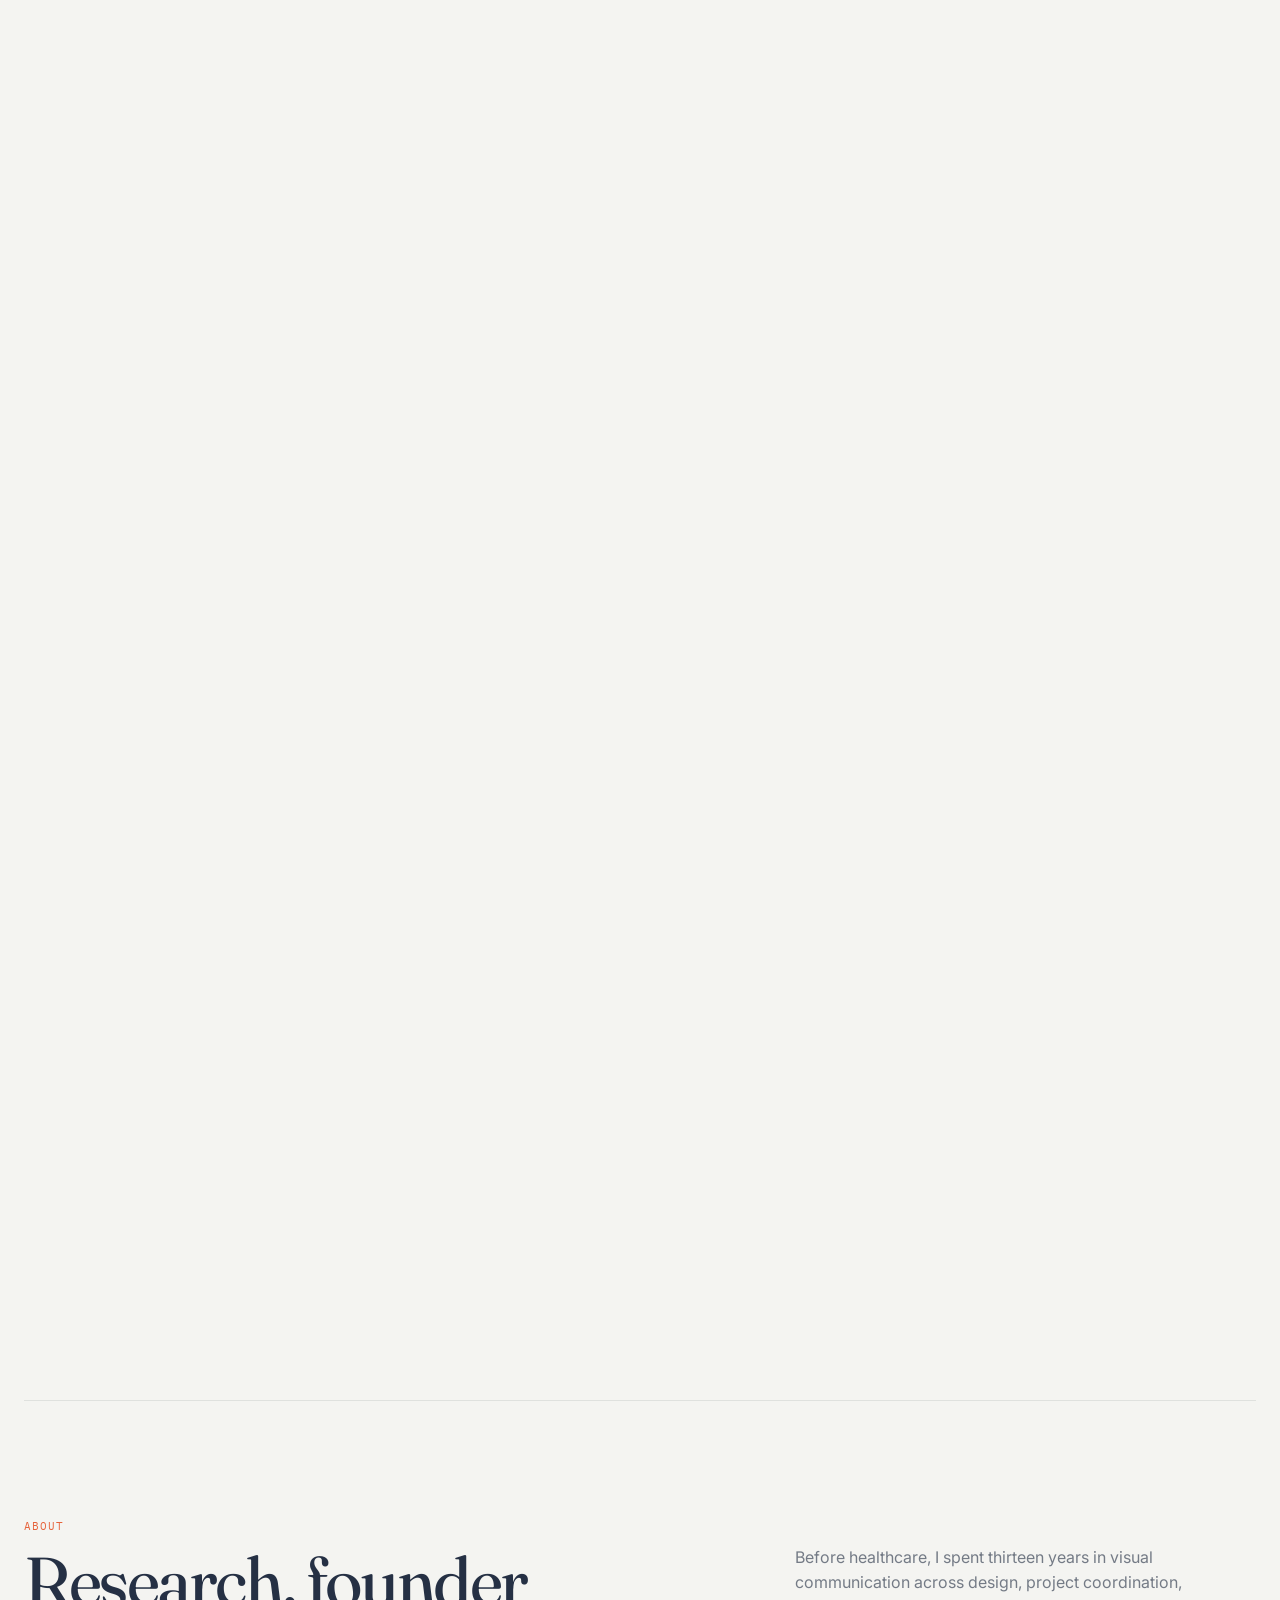
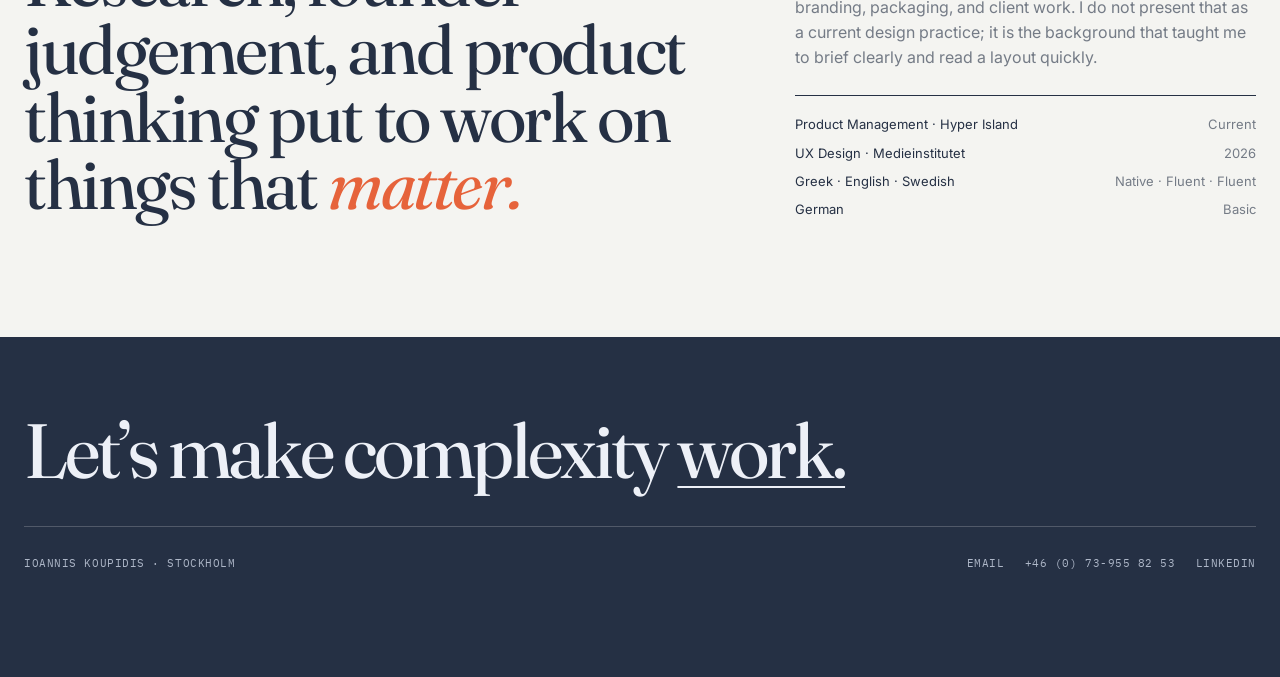
==== commit d67ff270: "Improve Agent X case study and cursor" ====
--- a/index.html
+++ b/index.html
@@ -42,7 +42,7 @@
         <div class="project-grid">
           <a class="project-card featured reveal" href="projects/agent-x/" data-cursor="View case study">
             <div class="project-visual visual-agent"><div class="agent-screen" aria-hidden="true"><div class="agent-screen-top"><span>AGENT X</span><span>// IN RAID</span></div><p class="agent-prompt">“Extraction is northeast. Move fast, stay low.”</p></div></div>
-            <div class="project-info"><h3>Agent X</h3><p class="project-kicker">UX research · Concept · 2026</p><p class="project-description">A diegetic companion for new Escape from Tarkov players, shaped through eight interviews and tested through four wireframe views.</p></div>
+            <div class="project-info"><h3>Agent X</h3><p class="project-kicker">UX research · Concept · 2026</p><p class="project-description">A diegetic companion for new Escape from Tarkov players, shaped through eight interviews, a research matrix, and four wireframe views.</p></div>
           </a>
           <a class="project-card reveal" href="projects/scribe/" data-cursor="View case study">
             <div class="project-visual visual-scribe"><img src="assets/images/scribe/recording.png" alt="Scribe recording interface with separate audio meters, notes and a live transcript" loading="lazy"></div>
--- a/assets/site.css
+++ b/assets/site.css
@@ -36,7 +36,7 @@
 .about-band{padding:118px 0;border-top:1px solid var(--line);display:grid;grid-template-columns:1.2fr .8fr;gap:80px}.statement{font-size:clamp(3rem,5.4vw,6rem)}.about-details{display:grid;align-content:end;gap:26px}.about-details p{color:var(--muted);margin:0}.compact-list{display:grid;grid-template-columns:1fr auto;gap:8px 24px;padding-top:18px;border-top:1px solid var(--ink);font-size:13px}.compact-list span:nth-child(even){color:var(--muted);text-align:right}
 .site-footer{min-height:340px;padding:78px 0 42px;color:#edf0f7;background:var(--ink)}.footer-inner{width:var(--page);margin:auto}.footer-title{margin:0 0 38px;font-family:var(--serif);font-size:clamp(3rem,6vw,6.4rem);font-weight:430;letter-spacing:-.04em;line-height:.95}.footer-title a{text-decoration-thickness:2px;text-underline-offset:8px}.footer-meta{display:flex;flex-wrap:wrap;justify-content:space-between;gap:18px;padding-top:28px;border-top:1px solid rgba(255,255,255,.2);color:#aeb7c8;font-family:var(--mono);font-size:11px;text-transform:uppercase;letter-spacing:.05em}.footer-links{display:flex;flex-wrap:wrap;gap:20px}.footer-links a{text-decoration:none}.footer-links a:hover{color:#fff}
 /* Case studies */
-.case-page{background:#f6f6f3}.case-shell{width:var(--page);margin:auto;display:grid;grid-template-columns:196px minmax(0,1fr);gap:clamp(42px,6vw,96px);padding:54px 0 140px}.case-aside-inner{position:sticky;top:94px}.back-link{display:inline-flex;gap:9px;margin-bottom:34px;text-decoration:none;font-family:var(--mono);font-size:11px;text-transform:uppercase}.back-link:hover{color:var(--accent)}.case-nav{display:grid;gap:11px}.case-nav a{color:var(--muted);text-decoration:none;text-transform:none;letter-spacing:0}.case-nav a:hover,.case-nav a.active{color:var(--ink)}.case-nav a.active:before{content:"— ";color:var(--accent)}
+.case-page{background:#f6f6f3}.case-shell{width:var(--page);margin:auto;display:grid;grid-template-columns:196px minmax(0,1fr);gap:clamp(42px,6vw,96px);padding:54px 0 140px}.case-aside-inner{position:sticky;top:94px}.back-link{display:inline-flex;gap:9px;margin-bottom:34px;text-decoration:none;font-family:var(--mono);font-size:11px;text-transform:uppercase}.back-link:hover{color:var(--accent)}.case-nav{display:grid;gap:11px}.case-nav a{color:var(--muted);text-decoration:none;text-transform:none;letter-spacing:0}.case-nav a:hover,.case-nav a.active{color:var(--ink)}.case-nav a.active:before{content:"• ";color:var(--accent)}
 .case-main{min-width:0;max-width:1120px}.case-kicker{color:var(--muted);margin:4px 0 20px}.case-title{font-size:clamp(4.2rem,7.4vw,8rem);max-width:12ch}.case-deck{margin:28px 0 50px;max-width:760px;color:var(--muted);font-size:clamp(1.1rem,1.6vw,1.45rem)}
 .case-hero{min-height:560px;margin-bottom:32px;overflow:hidden;border:1px solid rgba(37,48,68,.08)}.case-hero.agent{display:grid;place-items:center;padding:8%;background:linear-gradient(135deg,#cbd8eb,#ebc19a 54%,#9cb39b)}.case-hero.agent .agent-screen{width:100%;min-height:360px}.case-hero.scribe{display:grid;place-items:center;padding:8%;background:linear-gradient(135deg,#cdc5ed,#eceaf8 55%,#bdd3d5)}.case-hero.scribe img{width:94%;box-shadow:0 35px 90px rgba(37,48,68,.2)}.case-hero.radio{display:flex;justify-content:center;align-items:flex-end;gap:4%;padding:5% 6% 0;background:linear-gradient(145deg,#f0cc7e,#e27b4d 55%,#708781)}.case-hero.radio img{width:31%;filter:drop-shadow(0 30px 32px rgba(37,48,68,.24))}.case-hero.radio img:nth-child(2){transform:translateY(8%)}
 .facts{display:grid;grid-template-columns:repeat(4,1fr);gap:1px;background:var(--line);border:1px solid var(--line);margin-bottom:130px}.fact{min-height:112px;padding:18px;background:var(--paper)}.fact dt{color:var(--muted);margin-bottom:13px}.fact dd{margin:0;font-size:14px}
@@ -47,10 +47,23 @@
 .media-frame{margin:48px 0;padding:clamp(18px,4vw,48px);background:#e8e8e3;border:1px solid var(--line)}.media-frame.dark{background:#172331}.media-frame img{width:100%;box-shadow:0 18px 45px rgba(37,48,68,.12)}.caption{margin:13px 0 0;color:var(--muted);font-family:var(--mono);font-size:10px;letter-spacing:.03em}.phone-gallery{display:grid;grid-template-columns:repeat(3,1fr);gap:20px;align-items:end;padding:7% 5% 0;margin:48px 0;background:linear-gradient(145deg,#f0cc7e,#e27b4d 58%,#718981)}.phone-gallery img{width:100%;filter:drop-shadow(0 24px 24px rgba(37,48,68,.22))}
 .finding-list{margin:40px 0;border-top:1px solid var(--ink)}.finding{display:grid;grid-template-columns:70px minmax(0,1fr) minmax(260px,.8fr);gap:24px;padding:28px 0;border-bottom:1px solid var(--line)}.finding-number{color:var(--accent);font-family:var(--mono);font-size:12px}.finding h3{font-family:var(--sans);font-size:17px;font-weight:550;letter-spacing:0}.finding p{margin:0;color:var(--muted)}
 .outcome-banner{padding:clamp(34px,6vw,74px);margin-top:30px;color:#fff;background:var(--ink)}.outcome-banner h3{max-width:17ch;font-size:clamp(2.5rem,4.7vw,5.2rem)}.outcome-banner p{max-width:730px;color:#b8c1d0}.next-project{display:block;margin-top:20px;padding:62px 0 0;border-top:1px solid var(--ink);text-decoration:none}.next-project span{color:var(--accent);font-family:var(--mono);font-size:11px;text-transform:uppercase}.next-project strong{display:block;margin-top:14px;font-family:var(--serif);font-size:clamp(3rem,5.5vw,6rem);font-weight:430;letter-spacing:-.04em;line-height:1}
-.custom-cursor{position:fixed;z-index:999;top:0;left:0;width:20px;height:20px;border-radius:50%;color:#fff;background:var(--ink);pointer-events:none;opacity:0;transform:translate3d(-50px,-50px,0);transition:width .22s,height .22s,border-radius .22s,background .22s,opacity .18s;display:grid;place-items:center;white-space:nowrap}.custom-cursor:after{content:attr(data-label);opacity:0;font-family:var(--mono);font-size:10px;text-transform:uppercase}.custom-cursor.visible{opacity:1}.custom-cursor.is-project{width:142px;height:42px;border-radius:999px;background:var(--accent)}.custom-cursor.is-project:after{opacity:1}
+/* Agent X research story */
+.agent-case .case-deck{max-width:850px}.agent-case .case-section h2{max-width:14ch}.agent-case .card-label{margin-bottom:22px}
+.case-summary-grid{display:grid;grid-template-columns:repeat(3,minmax(0,1fr));gap:1px;margin:46px 0;background:var(--line);border:1px solid var(--line)}.case-summary-grid article{min-height:230px;padding:28px;background:var(--surface)}.case-summary-grid p{margin:0;color:var(--muted);font-size:17px;line-height:1.55}
+.tension-frame{display:grid;grid-template-columns:1fr .72fr 1fr;margin:46px 0;border:1px solid var(--line);background:var(--line);gap:1px}.tension-frame article{min-height:260px;padding:32px;background:var(--surface)}.tension-frame article p{color:var(--muted);margin:0}.tension-core{display:grid;align-content:center;justify-items:center;padding:28px;text-align:center;color:#fff;background:var(--ink)}.tension-core span{font-family:var(--mono);font-size:10px;letter-spacing:.09em;text-transform:uppercase;color:#aeb7c8}.tension-core strong{max-width:9ch;margin-top:16px;font-family:var(--serif);font-size:clamp(2rem,3vw,3.25rem);font-weight:430;line-height:1}
+.interview-ledger{margin:46px 0 24px;padding:30px;background:#172331;color:#edf0f7}.ledger-head{display:flex;justify-content:space-between;padding-bottom:18px;border-bottom:1px solid rgba(255,255,255,.2);font-family:var(--mono);font-size:10px;letter-spacing:.08em;text-transform:uppercase;color:#aeb7c8}.participant-row{display:grid;grid-template-columns:repeat(8,1fr);gap:8px;margin:28px 0}.participant-row span{display:grid;place-items:center;aspect-ratio:1;border:1px solid rgba(255,255,255,.28);border-radius:50%;font-family:var(--mono);font-size:11px}.spectrum{display:grid;grid-template-columns:auto 1fr auto;align-items:center;gap:14px;color:#aeb7c8;font-family:var(--mono);font-size:10px;text-transform:uppercase}.spectrum i{height:1px;background:linear-gradient(90deg,var(--blue),var(--accent))}.interview-ledger>p{max-width:62ch!important;margin:24px 0 0!important;color:#aeb7c8!important}
+.interview-focus{display:grid;grid-template-columns:1fr 1fr;gap:1px;margin:0 0 24px;background:var(--line);border:1px solid var(--line)}.interview-focus article{display:grid;grid-template-columns:42px 1fr;column-gap:20px;min-height:190px;padding:28px;background:var(--surface)}.interview-focus article>span{grid-row:1/3;color:var(--accent);font-family:var(--mono);font-size:11px}.interview-focus h3{font-family:var(--sans);font-size:17px;font-weight:560;letter-spacing:0}.interview-focus p{margin:0;color:var(--muted)}.method-note{display:grid;grid-template-columns:190px 1fr;gap:28px;padding:26px 0;border-block:1px solid var(--ink)}.method-note strong{font-family:var(--mono);font-size:11px;letter-spacing:.06em;text-transform:uppercase}.method-note p{margin:0;color:var(--muted)}
+.matrix-wrap{margin:46px 0 0;overflow-x:auto;border:1px solid var(--ink);background:var(--surface);outline:none}.matrix-wrap:focus-visible{box-shadow:0 0 0 3px var(--blue)}.research-matrix{width:100%;min-width:800px;border-collapse:collapse;table-layout:fixed}.research-matrix th,.research-matrix td{padding:22px 20px;text-align:left;vertical-align:top;border-right:1px solid var(--line);border-bottom:1px solid var(--line)}.research-matrix th:last-child,.research-matrix td:last-child{border-right:0}.research-matrix tbody tr:last-child td{border-bottom:0}.research-matrix th{font-family:var(--mono);font-size:10px;letter-spacing:.07em;text-transform:uppercase;color:#fff;background:var(--ink)}.research-matrix td{font-size:14px;line-height:1.5;color:var(--muted)}.research-matrix td:first-child{color:var(--ink);font-weight:520}.testing-matrix th:nth-child(1){width:34%}.testing-matrix th:nth-child(2){width:44%}.testing-matrix th:nth-child(3){width:22%}.evidence-status{display:inline-flex;padding:6px 9px;border-radius:999px;font-family:var(--mono);font-size:9px;letter-spacing:.06em;text-transform:uppercase}.evidence-status.supported{color:#224a2e;background:#dbeedc}.evidence-status.open{color:#7e351e;background:#f8dfd5}
+.persona-grid{display:grid;grid-template-columns:1fr 1fr;gap:22px;margin:46px 0}.persona-card{padding:34px;border:1px solid var(--line);background:var(--surface)}.persona-card.primary{border-color:var(--ink);box-shadow:inset 5px 0 0 var(--accent)}.persona-card dl{margin:28px 0 0}.persona-card dl div{display:grid;grid-template-columns:70px 1fr;gap:16px;padding:15px 0;border-top:1px solid var(--line)}.persona-card dt{font-family:var(--mono);font-size:10px;text-transform:uppercase;color:var(--accent)}.persona-card dd{margin:0;color:var(--muted)}
+.journey-block{margin:64px 0 0}.journey-intro{display:flex;justify-content:space-between;align-items:end;gap:30px;margin-bottom:22px}.journey-intro .card-label{margin:0}.journey-intro h3{max-width:12ch;text-align:right}.journey-map{display:grid;grid-template-columns:repeat(6,1fr);margin:0;padding:0;list-style:none;border:1px solid var(--line)}.journey-map li{position:relative;min-height:210px;padding:20px;border-right:1px solid var(--line);background:var(--surface)}.journey-map li:last-child{border:0}.journey-map li:before{content:"";position:absolute;left:0;right:0;bottom:0;height:5px;background:#b9c5d9}.journey-map li:nth-child(2):before{height:10px}.journey-map li:nth-child(3):before{height:18px;background:#d9ae7e}.journey-map li.critical:before{height:30px;background:var(--accent)}.journey-map li.response:before{height:18px;background:var(--blue)}.journey-map span{font-family:var(--mono);font-size:10px;color:var(--accent)}.journey-map strong,.journey-map small{display:block}.journey-map strong{margin-top:56px;font-size:14px}.journey-map small{margin-top:8px;color:var(--muted);font-size:11px;line-height:1.4}
+.decision-rule{display:flex;align-items:center;justify-content:center;gap:14px;flex-wrap:wrap;margin:46px 0;padding:32px;border:1px solid var(--ink);background:var(--surface)}.decision-rule span,.decision-rule strong{padding:12px 16px;border:1px solid var(--line);font-size:14px}.decision-rule i{font-family:var(--serif);font-size:28px;font-style:normal;color:var(--accent)}.decision-rule strong{color:#fff;background:var(--ink);border-color:var(--ink)}
+.wireframe-flow{display:grid;grid-template-columns:repeat(4,1fr);gap:14px;margin:46px 0 0}.wireframe-card{min-width:0}.wireframe-card .card-label{margin:18px 0 8px}.wireframe-card h3{font-family:var(--sans);font-size:16px;font-weight:560;letter-spacing:0}.wireframe-card p{margin:0;color:var(--muted);font-size:13px}.wireframe-ui{position:relative;aspect-ratio:4/3;overflow:hidden;background:#1a2531;border:1px solid #415063}.wf-map{position:absolute;inset:14px auto auto 14px;width:31%;height:30%;border:1px solid #718094;background:repeating-linear-gradient(45deg,transparent 0 7px,rgba(169,196,255,.18) 7px 8px)}.wf-status{position:absolute;top:14px;right:14px;width:22%;height:6px;background:#718094;box-shadow:0 11px 0 #536173}.wf-player{position:absolute;left:50%;bottom:23%;width:11px;height:11px;border:2px solid var(--blue);border-radius:50%;transform:translateX(-50%)}.wireframe-ui.alert:after{content:"Need signal";position:absolute;left:14px;bottom:14px;padding:5px 7px;color:#fff;background:var(--accent);font-family:var(--mono);font-size:7px;text-transform:uppercase}.wf-message{position:absolute;right:12px;bottom:12px;max-width:58%;padding:9px;color:#d9e5f4;border:1px solid #718094;background:#101c29;font-family:var(--mono);font-size:8px}.wf-path{position:absolute;left:50%;bottom:18%;width:34%;height:1px;background:var(--blue);transform:rotate(-28deg);transform-origin:left}.wireframe-ui.choice:after{content:"Your move";position:absolute;right:12px;bottom:12px;color:#aeb7c8;font-family:var(--mono);font-size:7px;text-transform:uppercase}
+.custom-cursor{position:fixed;z-index:999;top:0;left:0;width:20px;height:20px;border-radius:50%;color:#fff;background:var(--ink);pointer-events:none;opacity:0;transform:translate3d(-50px,-50px,0) translate(-50%,-50%);transition:width .22s,height .22s,border-radius .22s,background .22s,opacity .18s;display:grid;place-items:center;white-space:nowrap;will-change:transform}.custom-cursor:after{content:attr(data-label);opacity:0;font-family:var(--mono);font-size:10px;text-transform:uppercase}.custom-cursor.visible{opacity:1}.custom-cursor.is-project{width:142px;height:42px;border-radius:999px;background:var(--accent)}.custom-cursor.is-project:after{opacity:1}
 @media(pointer:fine) and (hover:hover) and (prefers-reduced-motion:no-preference){html.cursor-enhanced,html.cursor-enhanced a,html.cursor-enhanced button{cursor:none}}
 .js .reveal{opacity:0;transform:translateY(24px);transition:opacity .7s,transform .7s cubic-bezier(.2,.8,.2,1)}.js .reveal.visible{opacity:1;transform:none}
 @media(max-width:1050px){.header-inner{grid-template-columns:1fr auto}.primary-nav{display:none}.home-hero{grid-template-columns:1fr;align-items:start;min-height:auto}.hero-copy h1{max-width:12ch}.timeline{max-width:760px}.section-intro{grid-template-columns:1fr}.case-shell{grid-template-columns:1fr}.case-aside-inner{position:static}.case-aside{border-bottom:1px solid var(--line);padding-bottom:18px}.back-link{margin-bottom:18px}.case-nav{display:flex;overflow-x:auto;gap:22px}.case-nav a{white-space:nowrap}.case-nav a.active:before{content:none}}
 @media(max-width:760px){:root{--page:min(100% - 32px,1440px)}.brand span,.header-tools>span:not(.language-switch){display:none}.home-hero{padding-top:72px;gap:70px}.hero-copy h1{max-width:100%;font-size:clamp(2.8rem,12.6vw,4.7rem)}.timeline-row{grid-template-columns:78px 1fr;gap:8px 16px}.timeline-row span{grid-column:2}.section-block,.about-band{padding:82px 0}.project-grid,.principles,.experience-grid,.about-band{grid-template-columns:1fr}.project-card.featured{grid-column:auto}.project-card.featured .project-visual{min-height:430px}.project-card:not(.featured) .project-visual{aspect-ratio:1/.95}.project-info{grid-template-columns:1fr}.project-kicker{text-align:left}.project-description{grid-column:auto}.principle{border-right:0;border-bottom:1px solid var(--line);padding:22px 0}.principle+.principle{padding-left:0}.metric-row{grid-template-columns:1fr}.about-band{gap:48px}.case-shell{padding-top:28px}.case-title{font-size:clamp(3.7rem,17vw,5.5rem)}.case-hero{min-height:370px}.case-hero.agent .agent-screen{min-height:260px}.facts{grid-template-columns:1fr 1fr;margin-bottom:88px}.stat-grid,.insight-grid,.decision-grid,.split{grid-template-columns:1fr}.stat-card,.insight-card,.decision-card{min-height:0}.card-label{margin-bottom:28px}.finding{grid-template-columns:42px 1fr}.finding p{grid-column:2}.phone-gallery{gap:6px}.case-section{padding-bottom:90px}.footer-meta{flex-direction:column}}
+@media(max-width:900px){.journey-map{grid-template-columns:repeat(3,1fr)}.journey-map li:nth-child(3){border-right:0}.wireframe-flow{grid-template-columns:1fr 1fr}.tension-frame{grid-template-columns:1fr}.tension-core{min-height:190px}.interview-focus{grid-template-columns:1fr}.case-summary-grid{grid-template-columns:1fr}.case-summary-grid article{min-height:0}.persona-grid{grid-template-columns:1fr}}
+@media(max-width:600px){.participant-row{grid-template-columns:repeat(4,1fr)}.participant-row span{aspect-ratio:auto;min-height:58px}.method-note{grid-template-columns:1fr}.journey-intro{display:block}.journey-intro h3{max-width:none;text-align:left}.journey-map,.wireframe-flow{grid-template-columns:1fr}.journey-map li{min-height:150px;border-right:0;border-bottom:1px solid var(--line)}.journey-map li:nth-child(3){border-right:0}.journey-map strong{margin-top:30px}.decision-rule{justify-content:flex-start}.tension-frame article{min-height:0}.research-matrix th,.research-matrix td{padding:18px 16px}}
 @media(prefers-reduced-motion:reduce){html{scroll-behavior:auto}*,*:before,*:after{animation-duration:.01ms!important;animation-iteration-count:1!important;transition-duration:.01ms!important}.js .reveal{opacity:1;transform:none}}
-@media print{@page{size:A4;margin:13mm 15mm}:root{--paper:#fff;--surface:#fff;--ink:#000;--muted:#333;--line:#bbb}body{font-size:9.1pt;line-height:1.3;background:#fff}body:before,.site-header,.skip-link,.custom-cursor,.project-visual,.site-footer,.section-intro>p:last-child{display:none!important}.page-shell{width:auto}.home-hero{min-height:0;display:block;padding:0 0 6mm;border-bottom:1px solid #000}.hero-copy h1{max-width:none;font-size:21.5pt;line-height:1.05}.hero-support{max-width:none;margin-top:3mm;font-size:9.7pt}.hero-contact{margin-top:3mm}.timeline{margin-top:4mm}.timeline-label{margin-bottom:1mm}.timeline-row{grid-template-columns:28mm 55mm 1fr;padding:1.2mm 0}.section-block{padding:5mm 0 0}.section-intro{display:block;margin-bottom:2mm}.eyebrow{margin-bottom:1mm}.section-title{max-width:none;font-size:16pt}.project-grid,.principles,.experience-grid{display:block}.project-card,.principle,.experience-card{break-inside:avoid;padding:2.2mm 0;border:0;border-top:1px solid #aaa}.project-info{display:block;padding:0}.project-info h3{font-size:13pt}.project-kicker{text-align:left;margin:.5mm 0}.project-description,.principle p,.experience-card p{margin:1mm 0}.principle h3,.experience-card h3{font-family:var(--sans);font-size:10.5pt;margin:0 0 .5mm}.metric-row{grid-template-columns:repeat(3,1fr);margin-top:2mm}.metric{min-height:0;padding:1.5mm}.metric strong{font-size:12pt}.about-band{display:block;padding:5mm 0 0;border:0}.statement{font-size:16pt}.about-details{margin-top:2.5mm;gap:2mm}.compact-list{padding-top:1.5mm;column-gap:6mm}.compact-list span:nth-child(even){padding-left:2mm}.reveal{opacity:1!important;transform:none!important}}
+@media print{@page{size:A4;margin:13mm 15mm}:root{--paper:#fff;--surface:#fff;--ink:#000;--muted:#333;--line:#bbb}body{font-size:9.1pt;line-height:1.3;background:#fff}body:before,.site-header,.skip-link,.custom-cursor,.project-visual,.site-footer,.section-intro>p:last-child,.hero-contact a[download]{display:none!important}.page-shell{width:auto}.home-hero{min-height:0;display:block;padding:0 0 6mm;border-bottom:1px solid #000}.hero-copy h1{max-width:none;font-size:21.5pt;line-height:1.05}.hero-support{max-width:none;margin-top:3mm;font-size:9.7pt}.hero-contact{margin-top:3mm}.timeline{margin-top:4mm}.timeline-label{margin-bottom:1mm}.timeline-row{grid-template-columns:28mm 55mm 1fr;padding:1.2mm 0}.section-block{padding:5mm 0 0}.section-intro{display:block;margin-bottom:2mm}.eyebrow{margin-bottom:1mm}.section-title{max-width:none;font-size:16pt}.project-grid,.principles,.experience-grid{display:block}.project-card,.principle,.experience-card{break-inside:avoid;padding:2.2mm 0;border:0;border-top:1px solid #aaa}.project-info{display:block;padding:0}.project-info h3{font-size:13pt}.project-kicker{text-align:left;margin:.5mm 0}.project-description,.principle p,.experience-card p{margin:1mm 0}.principle h3,.experience-card h3{font-family:var(--sans);font-size:10.5pt;margin:0 0 .5mm}.metric-row{grid-template-columns:repeat(3,1fr);margin-top:2mm}.metric{min-height:0;padding:1.5mm}.metric strong{font-size:12pt}.about-band{display:block;padding:5mm 0 0;border:0}.statement{font-size:16pt}.about-details{margin-top:2.5mm;gap:2mm}.compact-list{padding-top:1.5mm;column-gap:6mm}.compact-list span:nth-child(even){padding-left:2mm}.reveal{opacity:1!important;transform:none!important}}
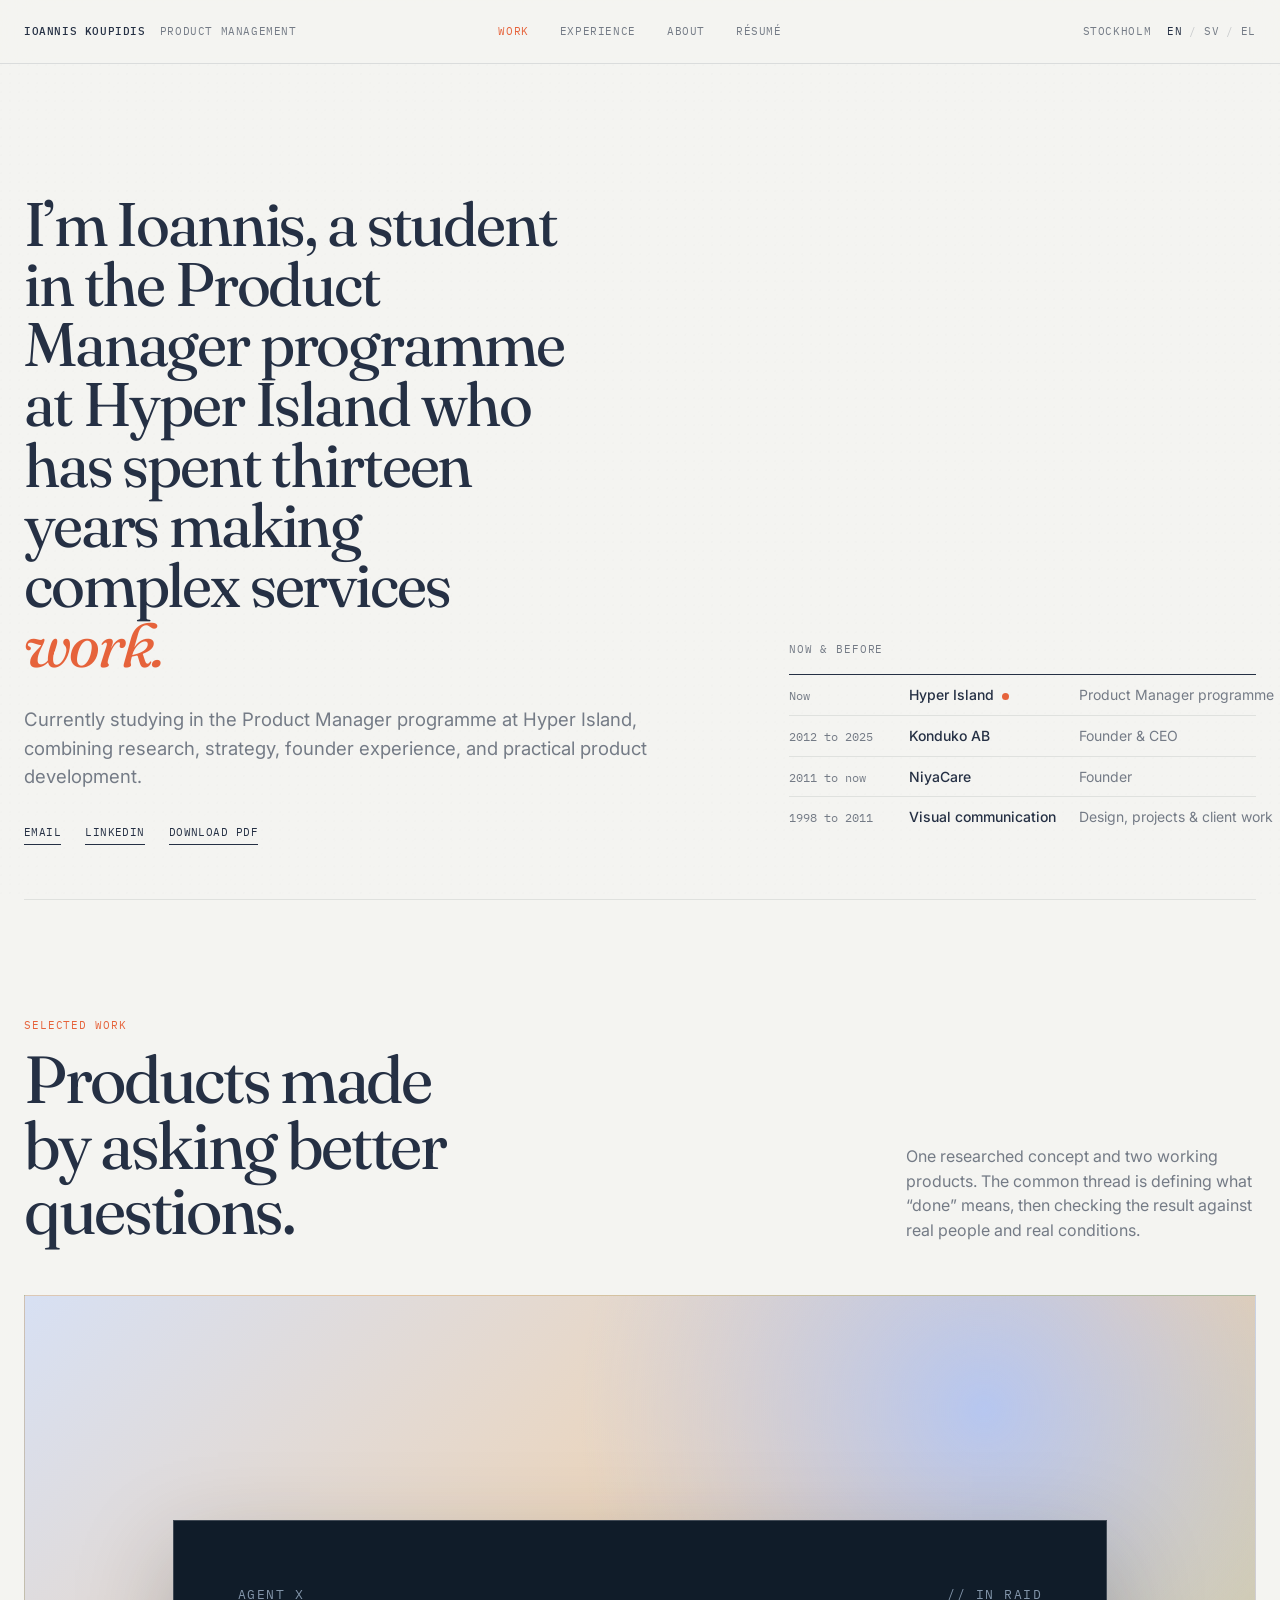
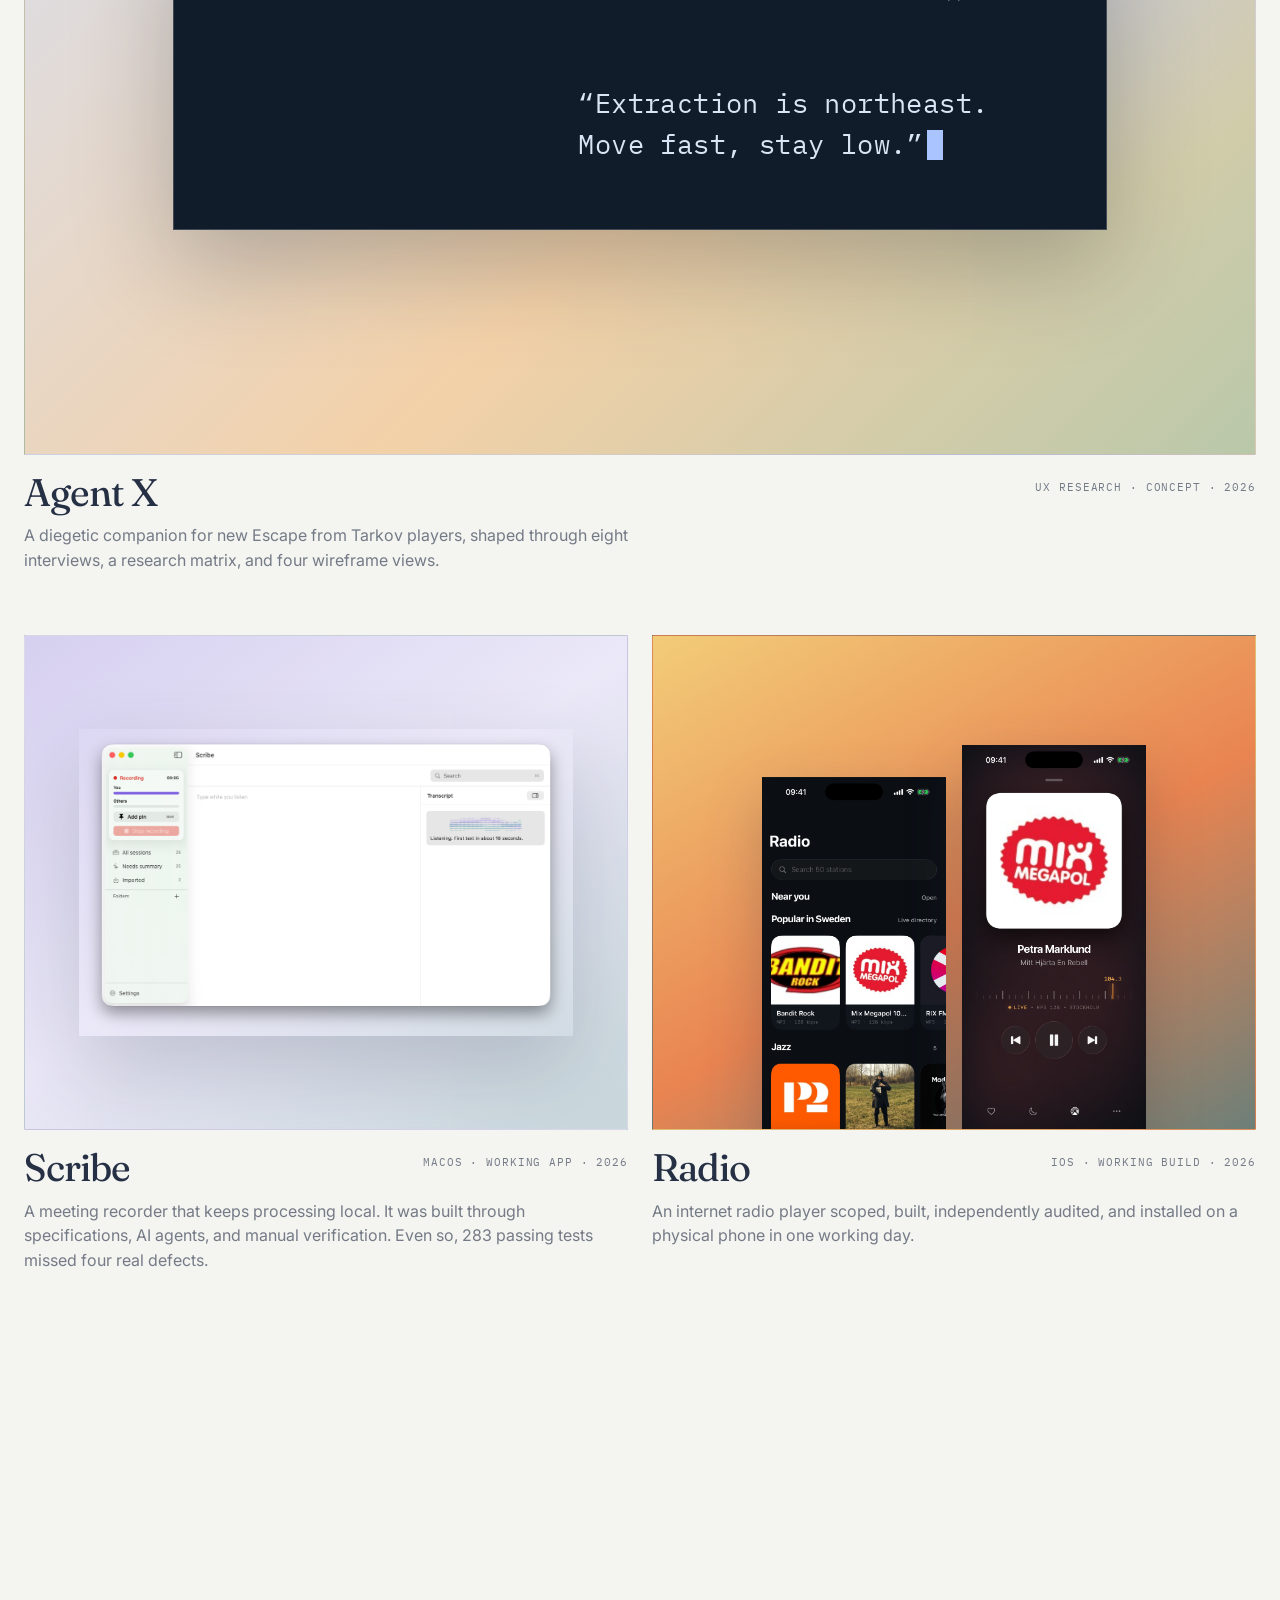
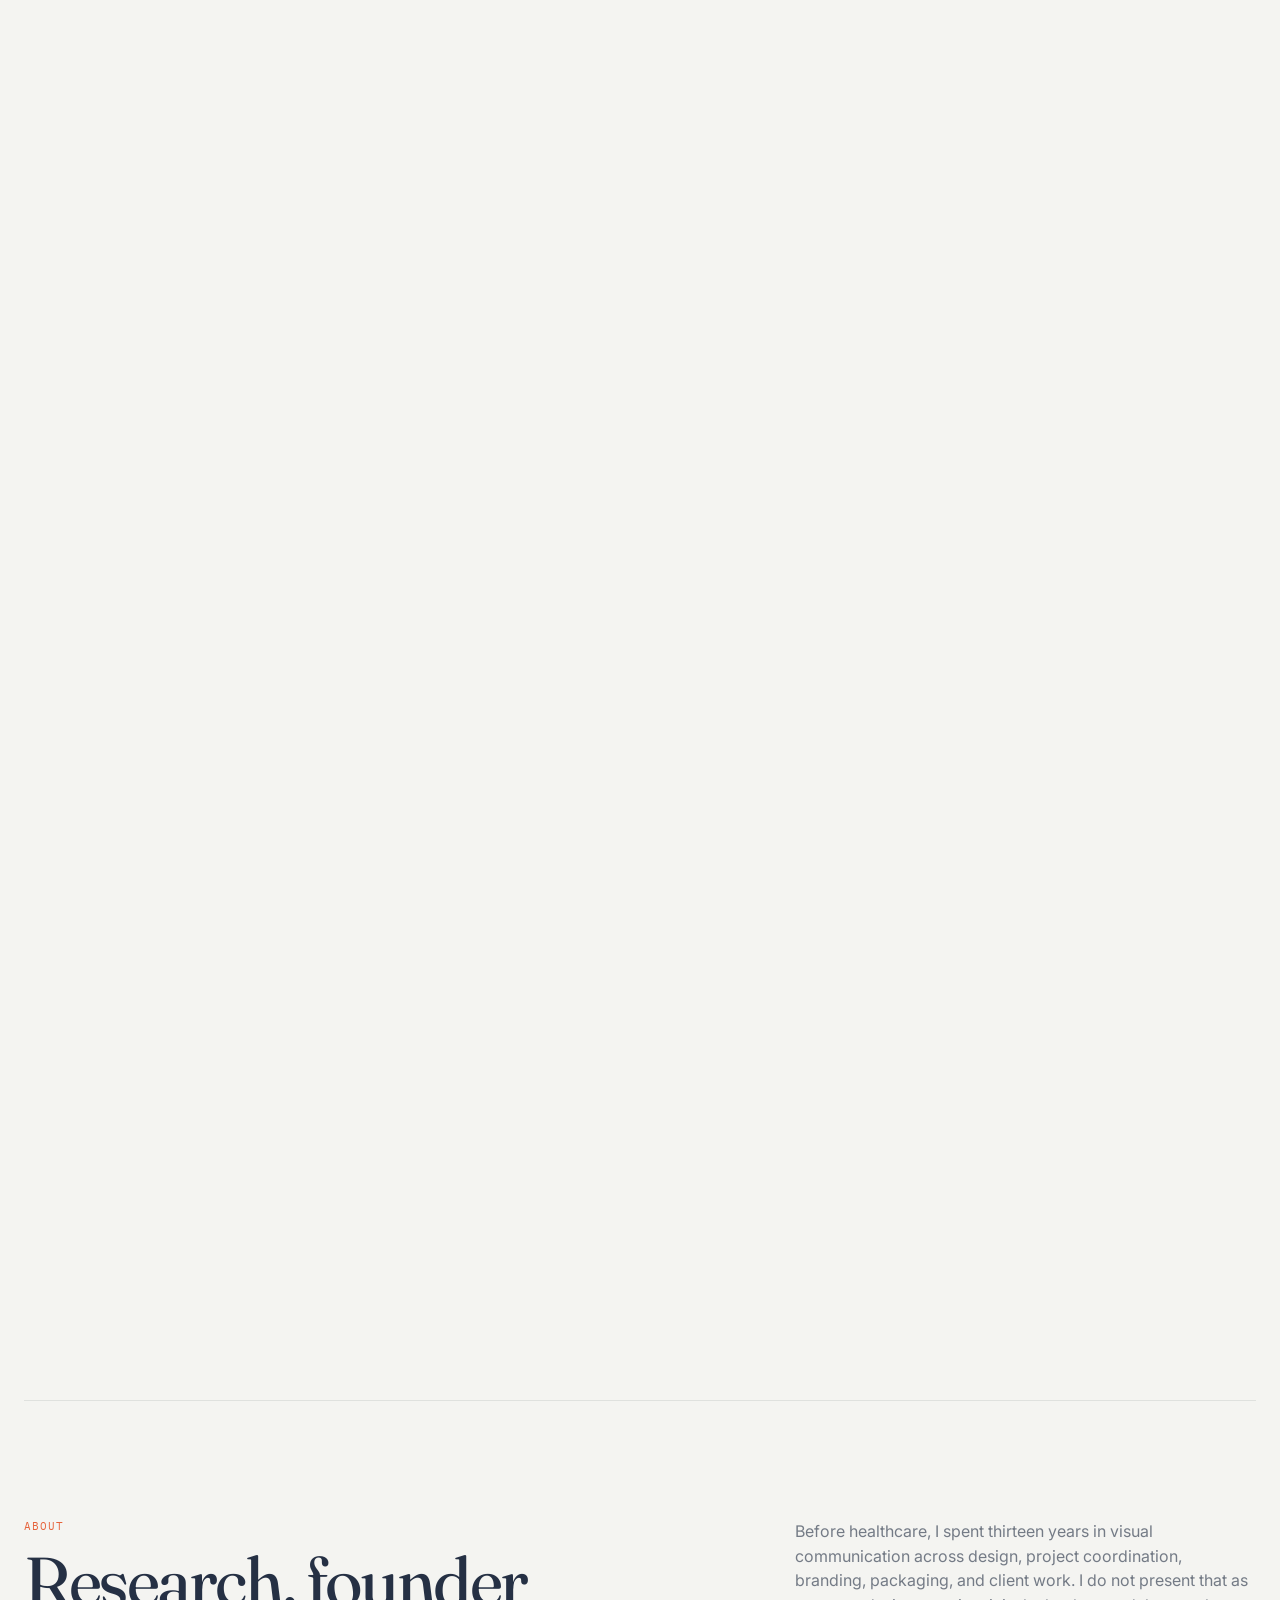
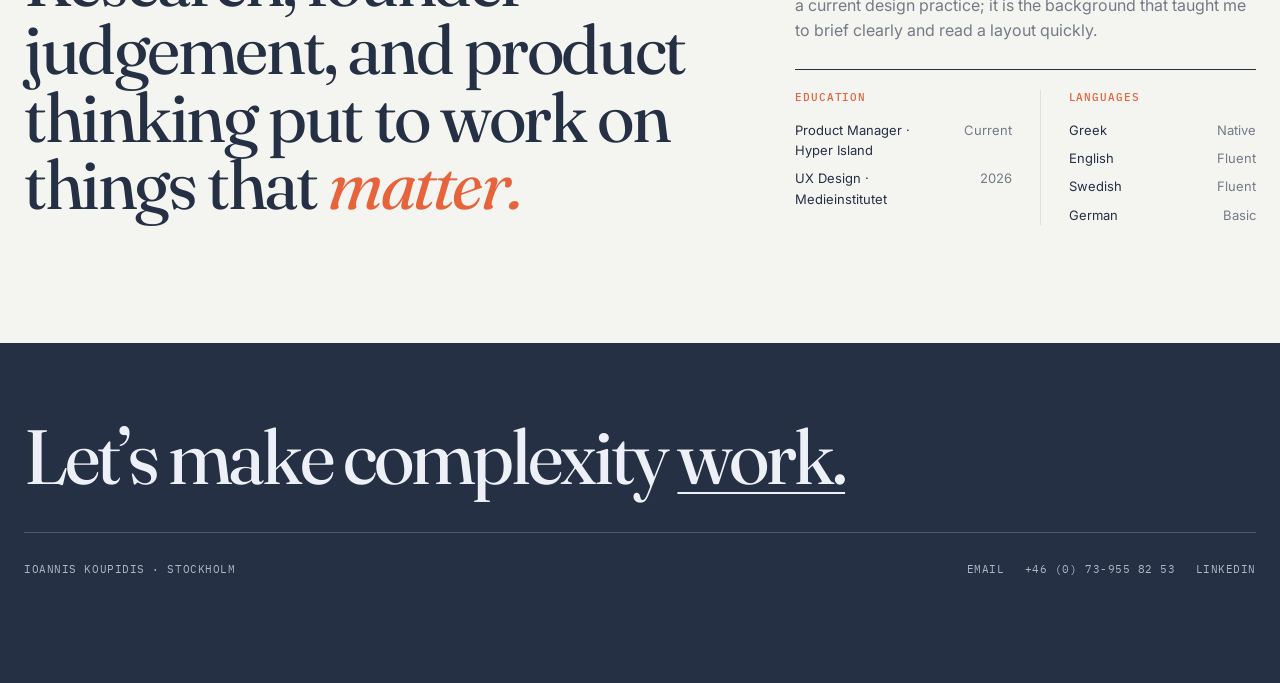
==== commit 031dad31: "Correct course title and separate profile details" ====
--- a/index.html
+++ b/index.html
@@ -4,7 +4,7 @@
   <meta charset="utf-8">
   <meta name="viewport" content="width=device-width,initial-scale=1">
   <title>Ioannis Koupidis · Product management</title>
-  <meta name="description" content="Product management student at Hyper Island with thirteen years of founder experience, working across research, strategy and practical product development.">
+  <meta name="description" content="Student in the Product Manager programme at Hyper Island with thirteen years of founder experience, working across research, strategy and practical product development.">
   <link rel="preconnect" href="https://fonts.googleapis.com">
   <link rel="preconnect" href="https://fonts.gstatic.com" crossorigin>
   <link href="https://fonts.googleapis.com/css2?family=Fraunces:ital,opsz,wght@0,9..144,300..700;1,9..144,300..600&family=IBM+Plex+Mono:wght@400;500&family=Inter:wght@400;500;600&display=swap" rel="stylesheet">
@@ -24,13 +24,13 @@
     <div class="page-shell">
       <section class="home-hero" aria-labelledby="intro-title">
         <div class="hero-copy">
-          <h1 id="intro-title">I’m Ioannis, a product management student who has spent thirteen years making complex services <em>work.</em></h1>
-          <p class="hero-support">Currently studying Product Management at Hyper Island, combining research, strategy, founder experience, and practical product development.</p>
+          <h1 id="intro-title">I’m Ioannis, a student in the Product Manager programme at Hyper Island who has spent thirteen years making complex services <em>work.</em></h1>
+          <p class="hero-support">Currently studying in the Product Manager programme at Hyper Island, combining research, strategy, founder experience, and practical product development.</p>
           <div class="hero-contact"><a class="text-link" href="mailto:gkoupidis@gmail.com">Email</a><a class="text-link" href="https://www.linkedin.com/in/koupidisyannis/" target="_blank" rel="noopener">LinkedIn</a><a class="text-link" href="Ioannis-Koupidis-CV.pdf" download>Download PDF</a></div>
         </div>
         <div class="timeline" aria-label="Selected experience">
           <p class="timeline-label">Now &amp; before</p>
-          <div class="timeline-row current"><time>Now</time><strong>Hyper Island</strong><span>Product Management student</span></div>
+          <div class="timeline-row current"><time>Now</time><strong>Hyper Island</strong><span>Product Manager programme</span></div>
           <div class="timeline-row"><time>2012 to 2025</time><strong>Konduko AB</strong><span>Founder &amp; CEO</span></div>
           <div class="timeline-row"><time>2011 to now</time><strong>NiyaCare</strong><span>Founder</span></div>
           <div class="timeline-row"><time>1998 to 2011</time><strong>Visual communication</strong><span>Design, projects &amp; client work</span></div>
@@ -74,7 +74,19 @@
 
       <section class="about-band" id="about" aria-labelledby="about-title">
         <div><p class="eyebrow">About</p><h2 class="statement" id="about-title">Research, founder judgement, and product thinking put to work on things that <em>matter.</em></h2></div>
-        <div class="about-details"><p>Before healthcare, I spent thirteen years in visual communication across design, project coordination, branding, packaging, and client work. I do not present that as a current design practice; it is the background that taught me to brief clearly and read a layout quickly.</p><div class="compact-list" aria-label="Education and languages"><span>Product Management · Hyper Island</span><span>Current</span><span>UX Design · Medieinstitutet</span><span>2026</span><span>Greek · English · Swedish</span><span>Native · Fluent · Fluent</span><span>German</span><span>Basic</span></div></div>
+        <div class="about-details">
+          <p>Before healthcare, I spent thirteen years in visual communication across design, project coordination, branding, packaging, and client work. I do not present that as a current design practice; it is the background that taught me to brief clearly and read a layout quickly.</p>
+          <div class="profile-facts">
+            <section class="fact-group" aria-labelledby="education-title">
+              <h3 class="fact-heading" id="education-title">Education</h3>
+              <div class="compact-list"><span>Product Manager · Hyper Island</span><span>Current</span><span>UX Design · Medieinstitutet</span><span>2026</span></div>
+            </section>
+            <section class="fact-group" aria-labelledby="languages-title">
+              <h3 class="fact-heading" id="languages-title">Languages</h3>
+              <div class="compact-list"><span>Greek</span><span>Native</span><span>English</span><span>Fluent</span><span>Swedish</span><span>Fluent</span><span>German</span><span>Basic</span></div>
+            </section>
+          </div>
+        </div>
       </section>
     </div>
   </main>
--- a/assets/site.css
+++ b/assets/site.css
@@ -33,7 +33,7 @@
 .visual-radio{display:flex;justify-content:center;align-items:flex-end;gap:3%;padding:7% 5% 0;background:linear-gradient(150deg,#f2cc78,#e98451 55%,#6d7f78)}.visual-radio img{width:34%;filter:drop-shadow(0 24px 28px rgba(37,48,68,.24));transition:transform .6s cubic-bezier(.2,.8,.2,1)}.visual-radio img:first-child{transform:translateY(12%)}.visual-radio img:last-child{transform:translateY(4%)}
 .principles{display:grid;grid-template-columns:repeat(3,minmax(0,1fr));border-top:1px solid var(--ink)}.principle{padding:24px 28px 34px 0;border-right:1px solid var(--line)}.principle+.principle{padding-left:28px}.principle:last-child{border:0}.principle h3{margin:0 0 12px;font-size:18px;font-weight:520}.principle p{margin:0;color:var(--muted)}
 .experience-grid{display:grid;grid-template-columns:1fr 1fr;gap:24px}.experience-card{padding:clamp(28px,4vw,52px);background:var(--surface);border:1px solid var(--line)}.experience-card h3{font-family:var(--serif);font-size:clamp(2rem,3.3vw,3.6rem);font-weight:430;line-height:1;letter-spacing:-.03em;margin:0 0 18px}.experience-card>p{color:var(--muted);max-width:58ch}.metric-row{display:grid;grid-template-columns:repeat(3,1fr);gap:1px;margin-top:28px;background:var(--line);border:1px solid var(--line)}.metric{min-height:116px;padding:16px;background:var(--surface)}.metric strong{display:block;font-family:var(--serif);font-size:2.15rem;font-weight:450}.metric span{color:var(--muted);font-size:12px}
-.about-band{padding:118px 0;border-top:1px solid var(--line);display:grid;grid-template-columns:1.2fr .8fr;gap:80px}.statement{font-size:clamp(3rem,5.4vw,6rem)}.about-details{display:grid;align-content:end;gap:26px}.about-details p{color:var(--muted);margin:0}.compact-list{display:grid;grid-template-columns:1fr auto;gap:8px 24px;padding-top:18px;border-top:1px solid var(--ink);font-size:13px}.compact-list span:nth-child(even){color:var(--muted);text-align:right}
+.about-band{padding:118px 0;border-top:1px solid var(--line);display:grid;grid-template-columns:1.2fr .8fr;gap:80px}.statement{font-size:clamp(3rem,5.4vw,6rem)}.about-details{display:grid;align-content:end;gap:26px}.about-details>p{color:var(--muted);margin:0}.profile-facts{display:grid;grid-template-columns:1fr 1fr;gap:28px;padding-top:20px;border-top:1px solid var(--ink)}.fact-group+.fact-group{padding-left:28px;border-left:1px solid var(--line)}.fact-heading{margin:0 0 16px;font-family:var(--mono);font-size:11px;font-weight:500;line-height:1.3;letter-spacing:.08em;text-transform:uppercase;color:var(--accent)}.compact-list{display:grid;grid-template-columns:1fr auto;gap:8px 24px;font-size:13px}.compact-list span:nth-child(even){color:var(--muted);text-align:right}
 .site-footer{min-height:340px;padding:78px 0 42px;color:#edf0f7;background:var(--ink)}.footer-inner{width:var(--page);margin:auto}.footer-title{margin:0 0 38px;font-family:var(--serif);font-size:clamp(3rem,6vw,6.4rem);font-weight:430;letter-spacing:-.04em;line-height:.95}.footer-title a{text-decoration-thickness:2px;text-underline-offset:8px}.footer-meta{display:flex;flex-wrap:wrap;justify-content:space-between;gap:18px;padding-top:28px;border-top:1px solid rgba(255,255,255,.2);color:#aeb7c8;font-family:var(--mono);font-size:11px;text-transform:uppercase;letter-spacing:.05em}.footer-links{display:flex;flex-wrap:wrap;gap:20px}.footer-links a{text-decoration:none}.footer-links a:hover{color:#fff}
 /* Case studies */
 .case-page{background:#f6f6f3}.case-shell{width:var(--page);margin:auto;display:grid;grid-template-columns:196px minmax(0,1fr);gap:clamp(42px,6vw,96px);padding:54px 0 140px}.case-aside-inner{position:sticky;top:94px}.back-link{display:inline-flex;gap:9px;margin-bottom:34px;text-decoration:none;font-family:var(--mono);font-size:11px;text-transform:uppercase}.back-link:hover{color:var(--accent)}.case-nav{display:grid;gap:11px}.case-nav a{color:var(--muted);text-decoration:none;text-transform:none;letter-spacing:0}.case-nav a:hover,.case-nav a.active{color:var(--ink)}.case-nav a.active:before{content:"• ";color:var(--accent)}
@@ -64,6 +64,7 @@
 @media(max-width:1050px){.header-inner{grid-template-columns:1fr auto}.primary-nav{display:none}.home-hero{grid-template-columns:1fr;align-items:start;min-height:auto}.hero-copy h1{max-width:12ch}.timeline{max-width:760px}.section-intro{grid-template-columns:1fr}.case-shell{grid-template-columns:1fr}.case-aside-inner{position:static}.case-aside{border-bottom:1px solid var(--line);padding-bottom:18px}.back-link{margin-bottom:18px}.case-nav{display:flex;overflow-x:auto;gap:22px}.case-nav a{white-space:nowrap}.case-nav a.active:before{content:none}}
 @media(max-width:760px){:root{--page:min(100% - 32px,1440px)}.brand span,.header-tools>span:not(.language-switch){display:none}.home-hero{padding-top:72px;gap:70px}.hero-copy h1{max-width:100%;font-size:clamp(2.8rem,12.6vw,4.7rem)}.timeline-row{grid-template-columns:78px 1fr;gap:8px 16px}.timeline-row span{grid-column:2}.section-block,.about-band{padding:82px 0}.project-grid,.principles,.experience-grid,.about-band{grid-template-columns:1fr}.project-card.featured{grid-column:auto}.project-card.featured .project-visual{min-height:430px}.project-card:not(.featured) .project-visual{aspect-ratio:1/.95}.project-info{grid-template-columns:1fr}.project-kicker{text-align:left}.project-description{grid-column:auto}.principle{border-right:0;border-bottom:1px solid var(--line);padding:22px 0}.principle+.principle{padding-left:0}.metric-row{grid-template-columns:1fr}.about-band{gap:48px}.case-shell{padding-top:28px}.case-title{font-size:clamp(3.7rem,17vw,5.5rem)}.case-hero{min-height:370px}.case-hero.agent .agent-screen{min-height:260px}.facts{grid-template-columns:1fr 1fr;margin-bottom:88px}.stat-grid,.insight-grid,.decision-grid,.split{grid-template-columns:1fr}.stat-card,.insight-card,.decision-card{min-height:0}.card-label{margin-bottom:28px}.finding{grid-template-columns:42px 1fr}.finding p{grid-column:2}.phone-gallery{gap:6px}.case-section{padding-bottom:90px}.footer-meta{flex-direction:column}}
 @media(max-width:900px){.journey-map{grid-template-columns:repeat(3,1fr)}.journey-map li:nth-child(3){border-right:0}.wireframe-flow{grid-template-columns:1fr 1fr}.tension-frame{grid-template-columns:1fr}.tension-core{min-height:190px}.interview-focus{grid-template-columns:1fr}.case-summary-grid{grid-template-columns:1fr}.case-summary-grid article{min-height:0}.persona-grid{grid-template-columns:1fr}}
+@media(max-width:760px){.profile-facts{grid-template-columns:1fr}.fact-group+.fact-group{padding:24px 0 0;border-top:1px solid var(--line);border-left:0}}
 @media(max-width:600px){.participant-row{grid-template-columns:repeat(4,1fr)}.participant-row span{aspect-ratio:auto;min-height:58px}.method-note{grid-template-columns:1fr}.journey-intro{display:block}.journey-intro h3{max-width:none;text-align:left}.journey-map,.wireframe-flow{grid-template-columns:1fr}.journey-map li{min-height:150px;border-right:0;border-bottom:1px solid var(--line)}.journey-map li:nth-child(3){border-right:0}.journey-map strong{margin-top:30px}.decision-rule{justify-content:flex-start}.tension-frame article{min-height:0}.research-matrix th,.research-matrix td{padding:18px 16px}}
 @media(prefers-reduced-motion:reduce){html{scroll-behavior:auto}*,*:before,*:after{animation-duration:.01ms!important;animation-iteration-count:1!important;transition-duration:.01ms!important}.js .reveal{opacity:1;transform:none}}
-@media print{@page{size:A4;margin:13mm 15mm}:root{--paper:#fff;--surface:#fff;--ink:#000;--muted:#333;--line:#bbb}body{font-size:9.1pt;line-height:1.3;background:#fff}body:before,.site-header,.skip-link,.custom-cursor,.project-visual,.site-footer,.section-intro>p:last-child,.hero-contact a[download]{display:none!important}.page-shell{width:auto}.home-hero{min-height:0;display:block;padding:0 0 6mm;border-bottom:1px solid #000}.hero-copy h1{max-width:none;font-size:21.5pt;line-height:1.05}.hero-support{max-width:none;margin-top:3mm;font-size:9.7pt}.hero-contact{margin-top:3mm}.timeline{margin-top:4mm}.timeline-label{margin-bottom:1mm}.timeline-row{grid-template-columns:28mm 55mm 1fr;padding:1.2mm 0}.section-block{padding:5mm 0 0}.section-intro{display:block;margin-bottom:2mm}.eyebrow{margin-bottom:1mm}.section-title{max-width:none;font-size:16pt}.project-grid,.principles,.experience-grid{display:block}.project-card,.principle,.experience-card{break-inside:avoid;padding:2.2mm 0;border:0;border-top:1px solid #aaa}.project-info{display:block;padding:0}.project-info h3{font-size:13pt}.project-kicker{text-align:left;margin:.5mm 0}.project-description,.principle p,.experience-card p{margin:1mm 0}.principle h3,.experience-card h3{font-family:var(--sans);font-size:10.5pt;margin:0 0 .5mm}.metric-row{grid-template-columns:repeat(3,1fr);margin-top:2mm}.metric{min-height:0;padding:1.5mm}.metric strong{font-size:12pt}.about-band{display:block;padding:5mm 0 0;border:0}.statement{font-size:16pt}.about-details{margin-top:2.5mm;gap:2mm}.compact-list{padding-top:1.5mm;column-gap:6mm}.compact-list span:nth-child(even){padding-left:2mm}.reveal{opacity:1!important;transform:none!important}}
+@media print{@page{size:A4;margin:13mm 15mm}:root{--paper:#fff;--surface:#fff;--ink:#000;--muted:#333;--line:#bbb}body{font-size:9.1pt;line-height:1.3;background:#fff}body:before,.site-header,.skip-link,.custom-cursor,.project-visual,.site-footer,.section-intro>p:last-child,.hero-contact a[download]{display:none!important}.page-shell{width:auto}.home-hero{min-height:0;display:block;padding:0 0 6mm;border-bottom:1px solid #000}.hero-copy h1{max-width:none;font-size:21.5pt;line-height:1.05}.hero-support{max-width:none;margin-top:3mm;font-size:9.7pt}.hero-contact{margin-top:3mm}.timeline{margin-top:4mm}.timeline-label{margin-bottom:1mm}.timeline-row{grid-template-columns:28mm 55mm 1fr;padding:1.2mm 0}.section-block{padding:5mm 0 0}.section-intro{display:block;margin-bottom:2mm}.eyebrow{margin-bottom:1mm}.section-title{max-width:none;font-size:16pt}.project-grid,.principles,.experience-grid{display:block}.project-card,.principle,.experience-card{break-inside:avoid;padding:2.2mm 0;border:0;border-top:1px solid #aaa}.project-info{display:block;padding:0}.project-info h3{font-size:13pt}.project-kicker{text-align:left;margin:.5mm 0}.project-description,.principle p,.experience-card p{margin:1mm 0}.principle h3,.experience-card h3{font-family:var(--sans);font-size:10.5pt;margin:0 0 .5mm}.metric-row{grid-template-columns:repeat(3,1fr);margin-top:2mm}.metric{min-height:0;padding:1.5mm}.metric strong{font-size:12pt}.about-band{display:block;padding:5mm 0 0;border:0}.statement{font-size:16pt}.about-details{margin-top:2.5mm;gap:2mm}.profile-facts{grid-template-columns:1fr 1fr;gap:7mm;padding-top:1.5mm}.fact-group+.fact-group{padding:0 0 0 5mm;border-top:0;border-left:1px solid #bbb}.fact-heading{margin-bottom:1mm}.compact-list{column-gap:6mm}.compact-list span:nth-child(even){padding-left:2mm}.reveal{opacity:1!important;transform:none!important}}
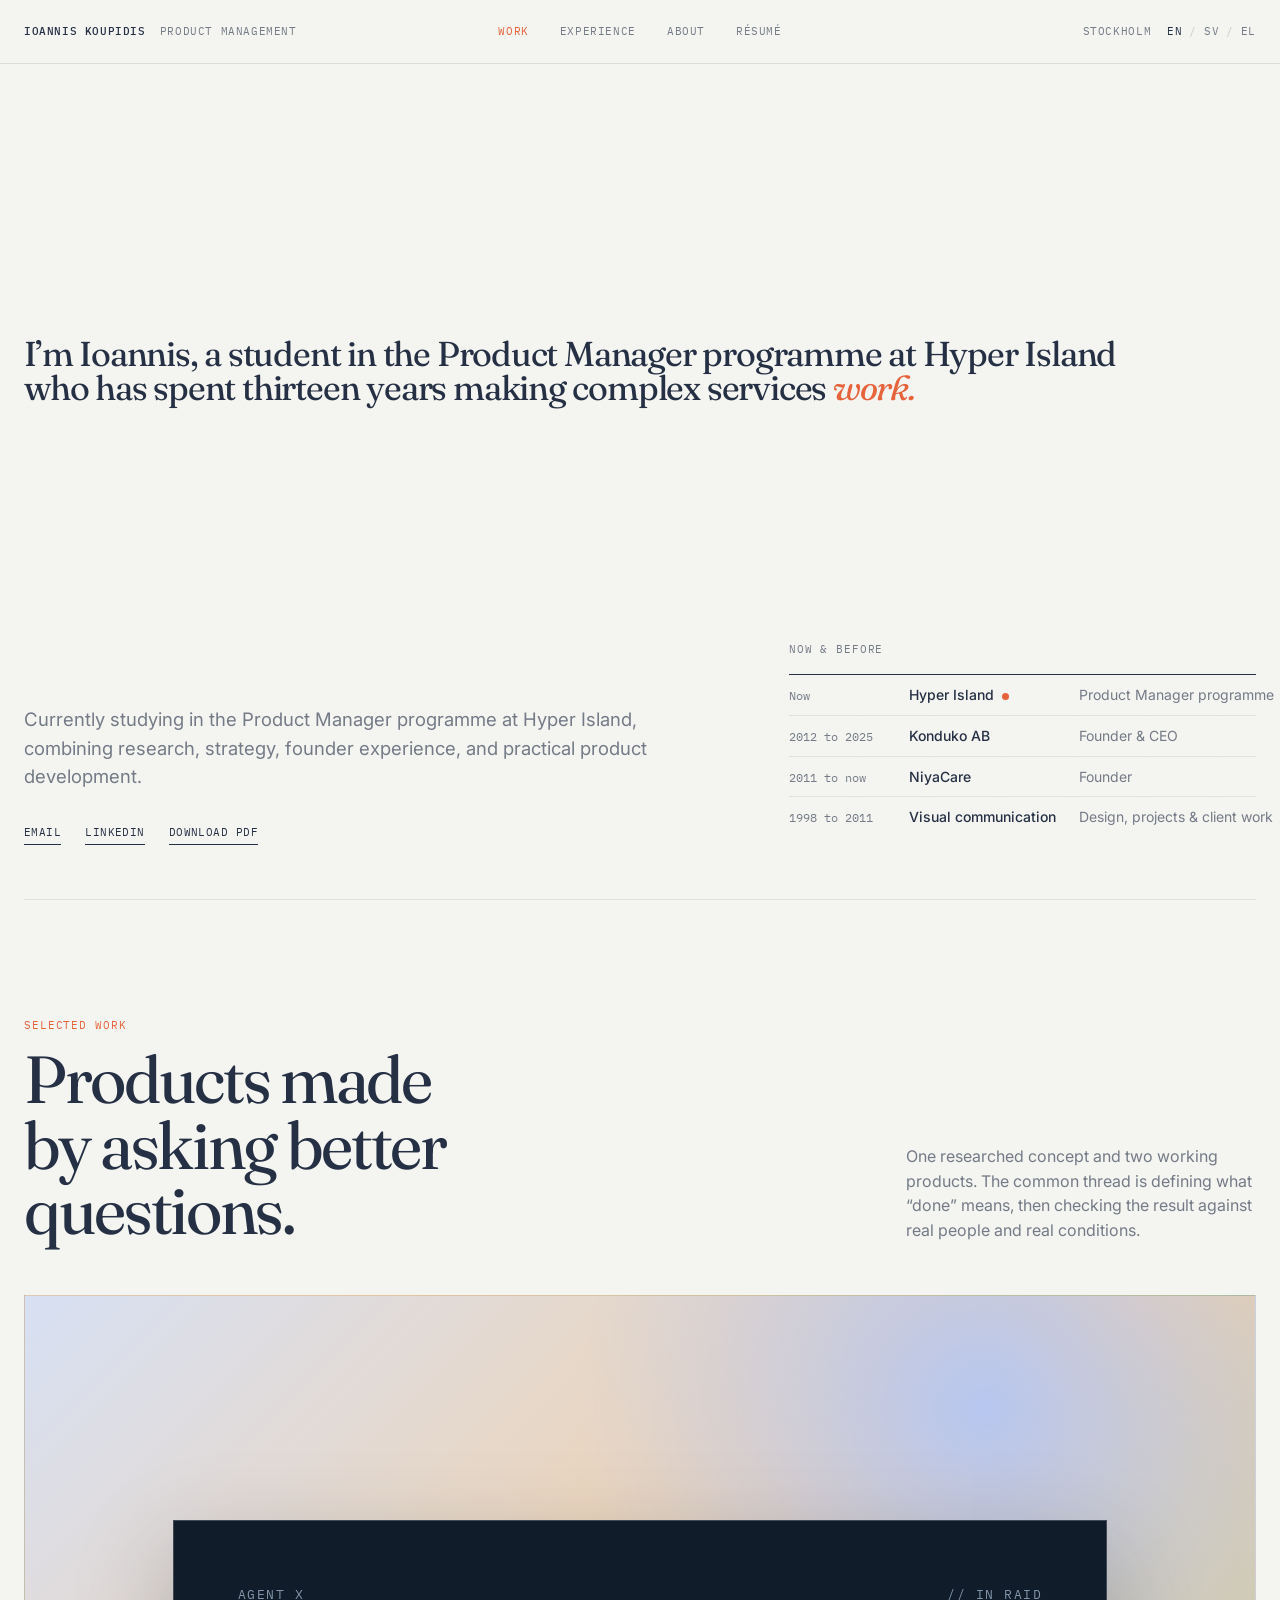
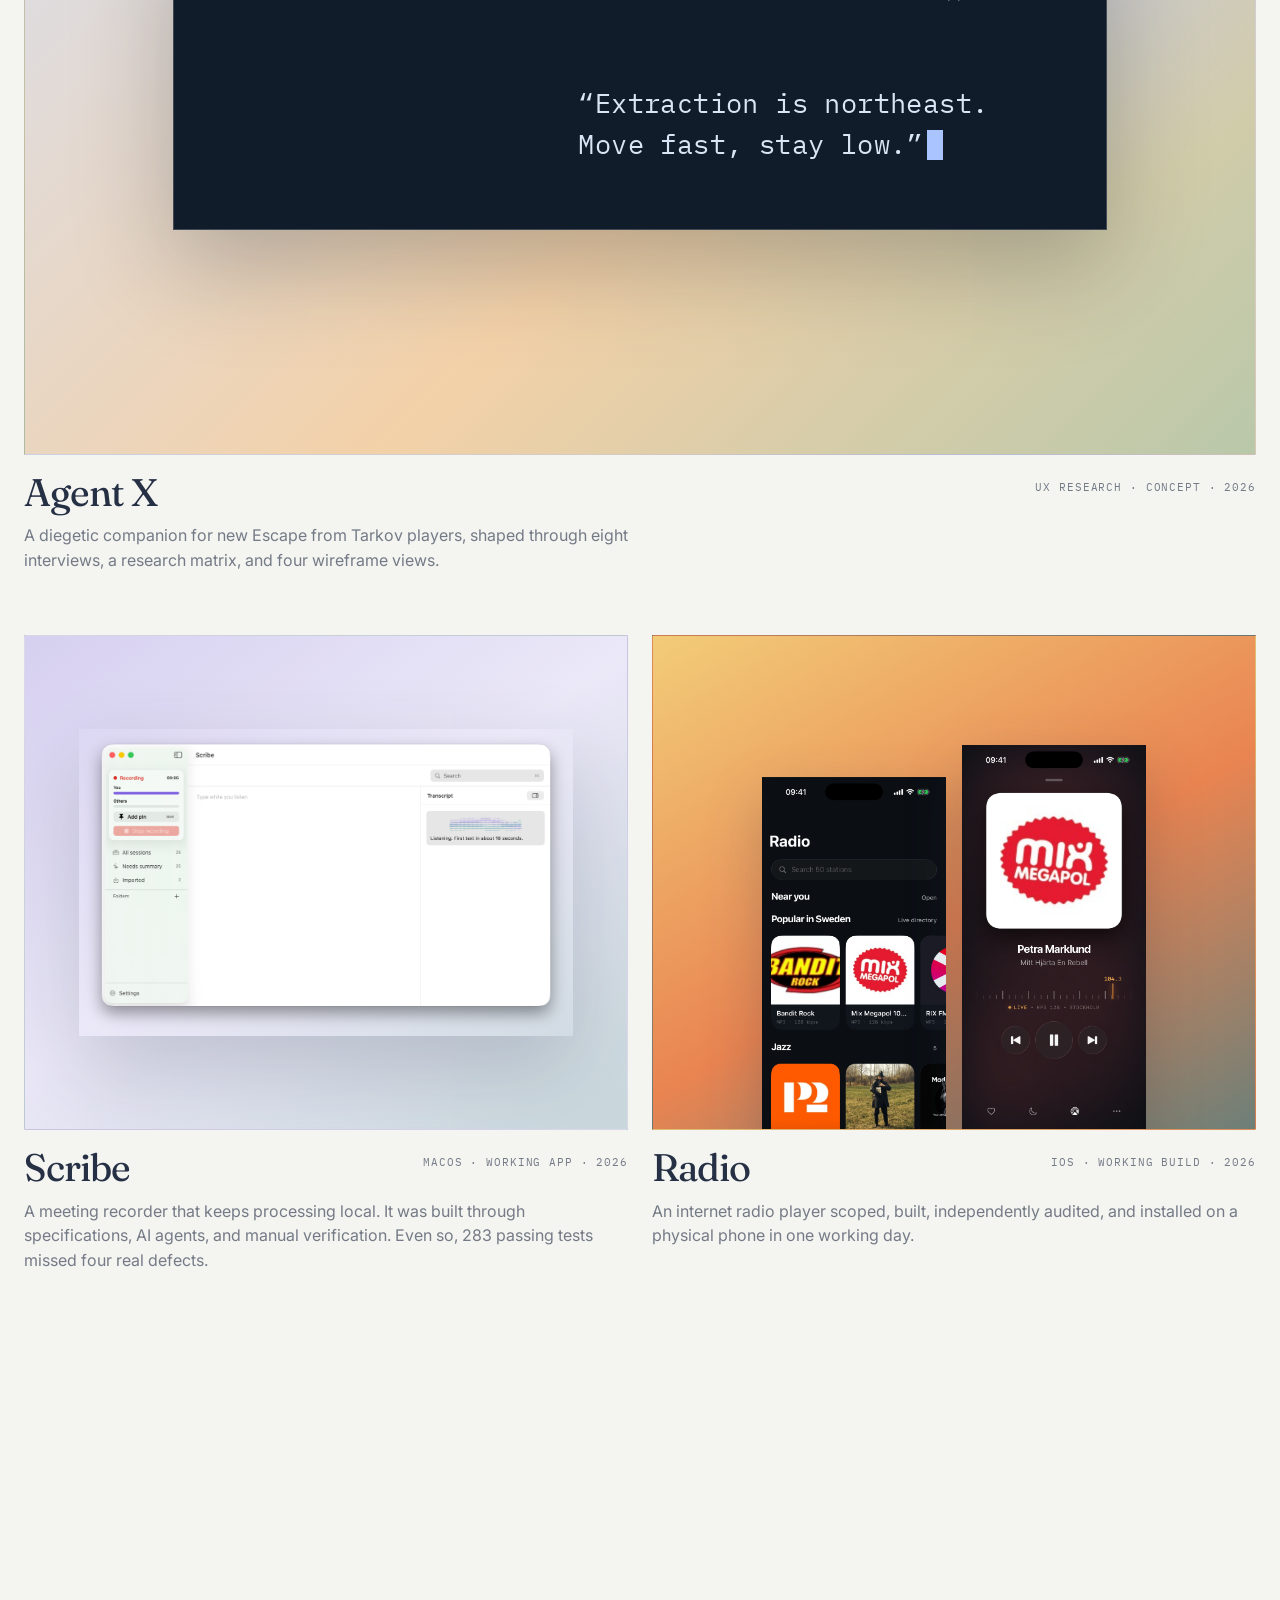
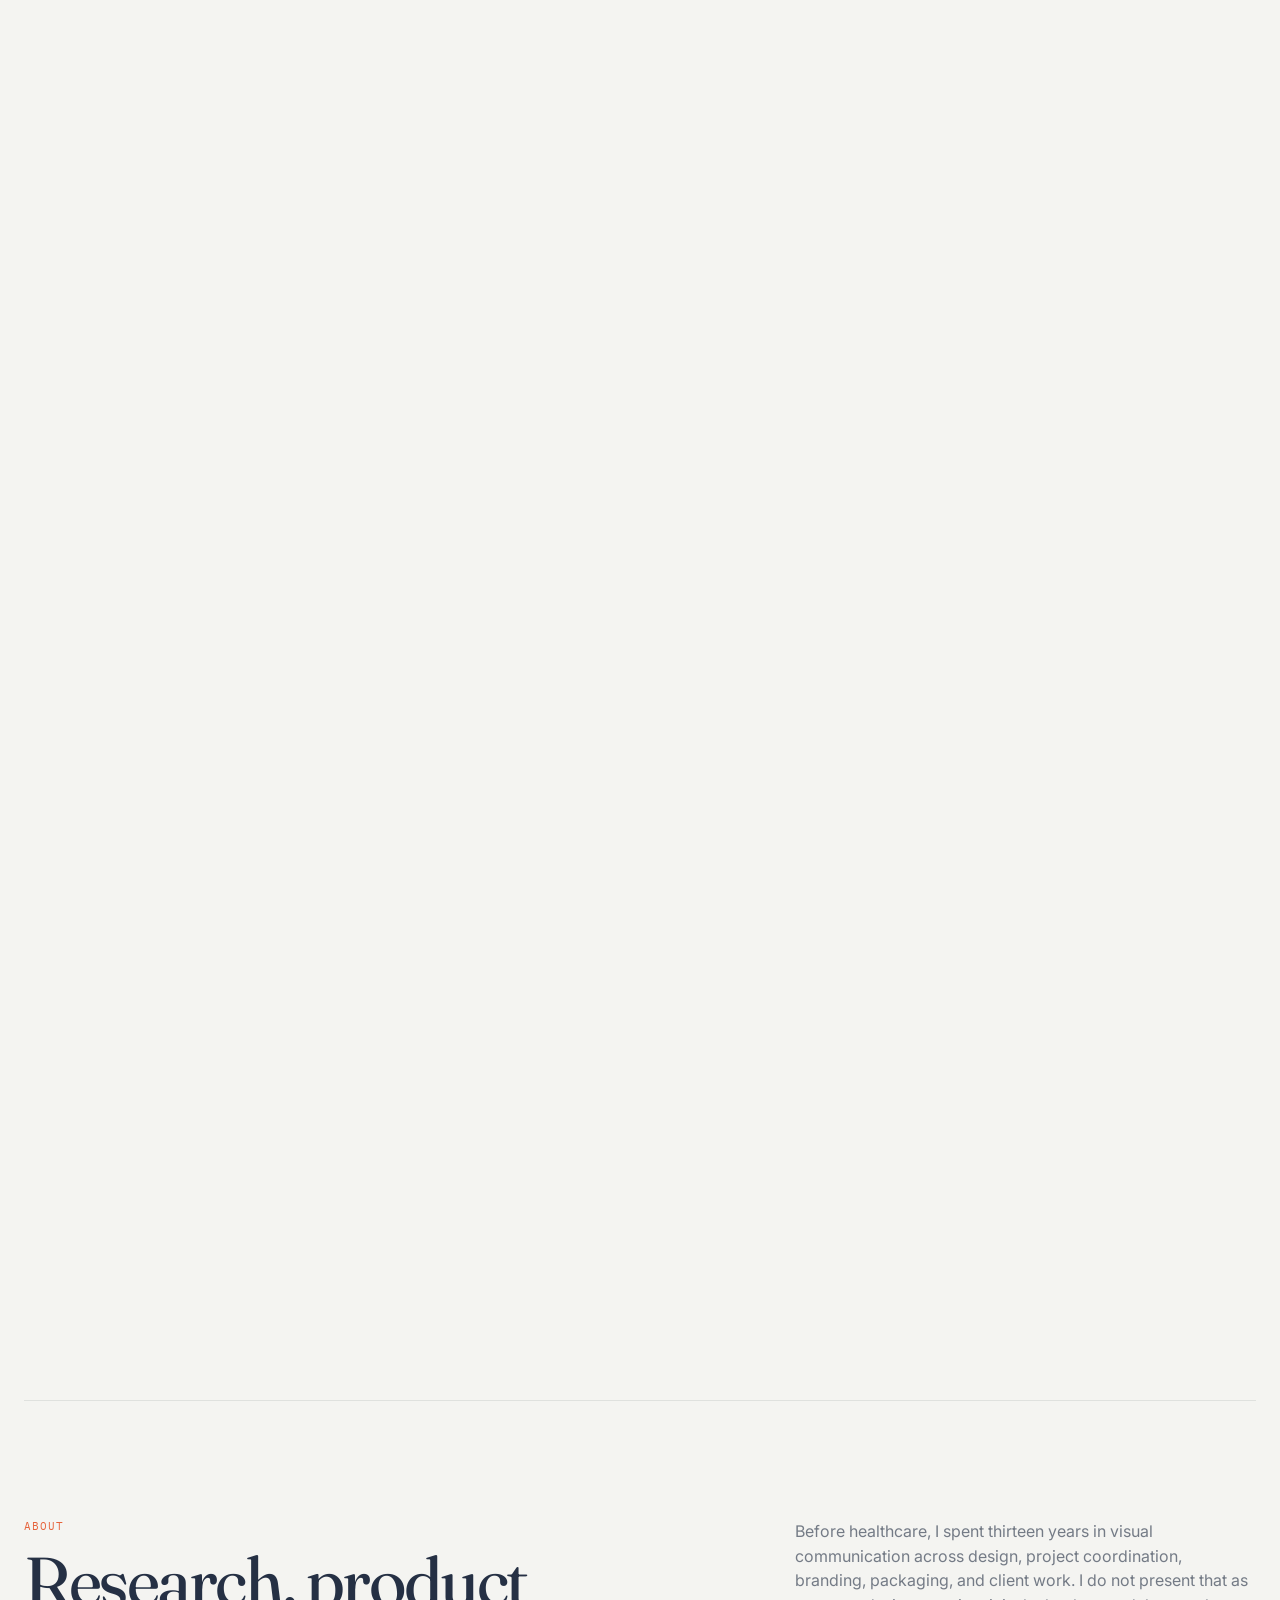
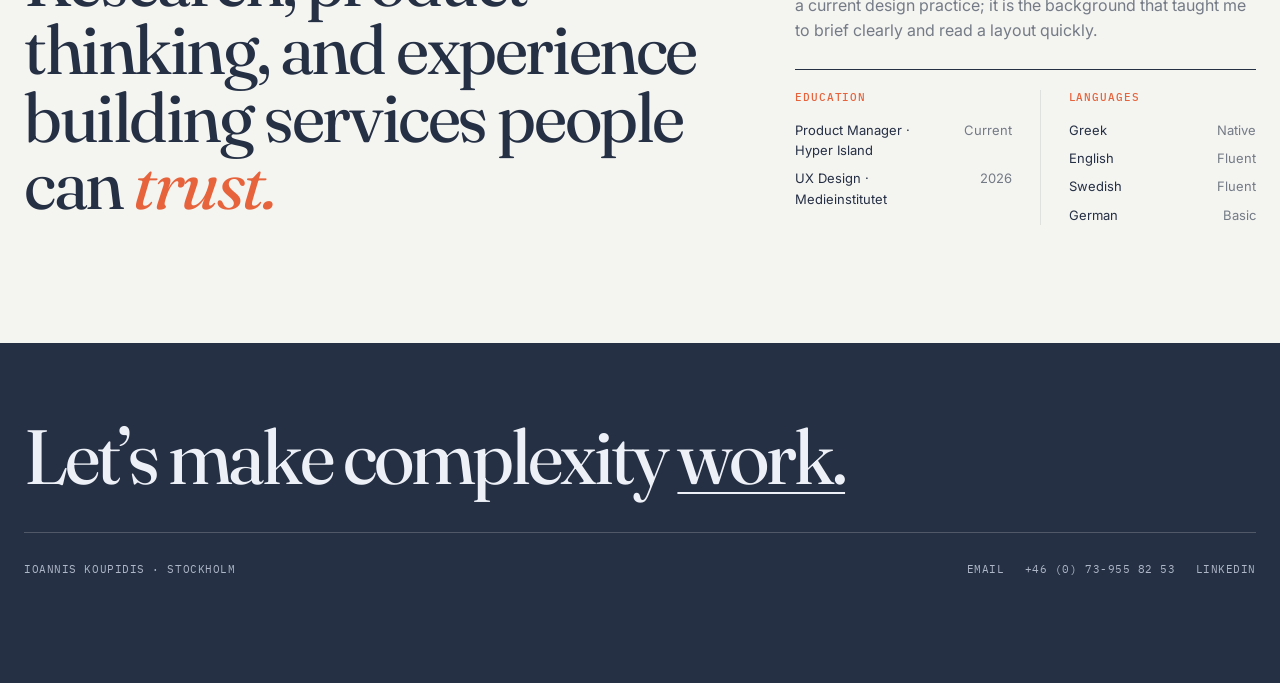
==== commit 87505e7a: "Refine hero copy and Greek typography" ====
--- a/index.html
+++ b/index.html
@@ -23,8 +23,8 @@
   <main id="main">
     <div class="page-shell">
       <section class="home-hero" aria-labelledby="intro-title">
+        <h1 class="hero-title" id="intro-title">I’m Ioannis, a student in the Product Manager programme at Hyper Island<br class="hero-break"> who has spent thirteen years making complex services <em>work.</em></h1>
         <div class="hero-copy">
-          <h1 id="intro-title">I’m Ioannis, a student in the Product Manager programme at Hyper Island who has spent thirteen years making complex services <em>work.</em></h1>
           <p class="hero-support">Currently studying in the Product Manager programme at Hyper Island, combining research, strategy, founder experience, and practical product development.</p>
           <div class="hero-contact"><a class="text-link" href="mailto:gkoupidis@gmail.com">Email</a><a class="text-link" href="https://www.linkedin.com/in/koupidisyannis/" target="_blank" rel="noopener">LinkedIn</a><a class="text-link" href="Ioannis-Koupidis-CV.pdf" download>Download PDF</a></div>
         </div>
@@ -73,7 +73,7 @@
       </section>
 
       <section class="about-band" id="about" aria-labelledby="about-title">
-        <div><p class="eyebrow">About</p><h2 class="statement" id="about-title">Research, founder judgement, and product thinking put to work on things that <em>matter.</em></h2></div>
+        <div><p class="eyebrow">About</p><h2 class="statement" id="about-title">Research, product thinking, and experience building services people can <em>trust.</em></h2></div>
         <div class="about-details">
           <p>Before healthcare, I spent thirteen years in visual communication across design, project coordination, branding, packaging, and client work. I do not present that as a current design practice; it is the background that taught me to brief clearly and read a layout quickly.</p>
           <div class="profile-facts">
--- a/assets/site.css
+++ b/assets/site.css
@@ -15,9 +15,9 @@
 .primary-nav,.header-tools{display:flex;align-items:center}.primary-nav{gap:31px}.header-tools{justify-self:end;gap:16px}.primary-nav a:hover,.primary-nav a[aria-current=page],.header-tools a:hover{color:var(--accent)}
 .language-switch{display:inline-flex;gap:7px}.language-switch .sep{opacity:.35}.language-switch [aria-current=page]{color:var(--ink)}
 .page-shell{width:var(--page);margin:auto}
-.home-hero{min-height:calc(100svh - var(--header-h));padding:clamp(72px,10vh,120px) 0 54px;display:grid;grid-template-columns:minmax(0,1.2fr) minmax(420px,.8fr);align-items:end;gap:clamp(42px,5vw,72px);border-bottom:1px solid var(--line)}
-.hero-copy h1,.case-title,.section-title,.case-section h2,.statement{font-family:var(--serif);font-weight:420;letter-spacing:-.035em;line-height:.98;margin:0}
-.hero-copy h1{max-width:14ch;font-size:clamp(3.25rem,4.8vw,5.7rem)}.hero-copy h1 em,.statement em{color:var(--accent);font-weight:inherit;font-style:italic}
+.home-hero{min-height:calc(100svh - var(--header-h));padding:clamp(72px,10vh,120px) 0 54px;display:grid;grid-template-columns:minmax(0,1.2fr) minmax(420px,.8fr);align-items:end;column-gap:clamp(42px,5vw,72px);row-gap:clamp(42px,6vh,72px);border-bottom:1px solid var(--line)}
+.hero-title,.case-title,.section-title,.case-section h2,.statement{font-family:var(--serif);font-weight:420;letter-spacing:-.035em;line-height:.98;margin:0}
+.hero-title{grid-column:1/-1;font-size:clamp(1.8rem,2.7vw,2.45rem);white-space:nowrap}.hero-title em,.statement em{color:var(--accent);font-weight:inherit;font-style:italic}
 .hero-support{max-width:670px;margin:30px 0 0;font-size:clamp(1.05rem,1.45vw,1.35rem);line-height:1.52;color:var(--muted)}
 .hero-contact{margin-top:34px;display:flex;flex-wrap:wrap;gap:12px 24px}.text-link{font-family:var(--mono);font-size:11px;letter-spacing:.04em;text-transform:uppercase;text-decoration:none;border-bottom:1px solid;padding-bottom:3px}.text-link:hover{color:var(--accent)}
 .timeline{align-self:end;padding-bottom:8px}.timeline-label,.eyebrow,.project-kicker,.case-kicker,.section-index,.fact dt,.card-label,.case-nav a{font-family:var(--mono);font-size:11px;line-height:1.3;letter-spacing:.08em;text-transform:uppercase}
@@ -61,10 +61,10 @@
 .custom-cursor{position:fixed;z-index:999;top:0;left:0;width:20px;height:20px;border-radius:50%;color:#fff;background:var(--ink);pointer-events:none;opacity:0;transform:translate3d(-50px,-50px,0) translate(-50%,-50%);transition:width .22s,height .22s,border-radius .22s,background .22s,opacity .18s;display:grid;place-items:center;white-space:nowrap;will-change:transform}.custom-cursor:after{content:attr(data-label);opacity:0;font-family:var(--mono);font-size:10px;text-transform:uppercase}.custom-cursor.visible{opacity:1}.custom-cursor.is-project{width:142px;height:42px;border-radius:999px;background:var(--accent)}.custom-cursor.is-project:after{opacity:1}
 @media(pointer:fine) and (hover:hover) and (prefers-reduced-motion:no-preference){html.cursor-enhanced,html.cursor-enhanced a,html.cursor-enhanced button{cursor:none}}
 .js .reveal{opacity:0;transform:translateY(24px);transition:opacity .7s,transform .7s cubic-bezier(.2,.8,.2,1)}.js .reveal.visible{opacity:1;transform:none}
-@media(max-width:1050px){.header-inner{grid-template-columns:1fr auto}.primary-nav{display:none}.home-hero{grid-template-columns:1fr;align-items:start;min-height:auto}.hero-copy h1{max-width:12ch}.timeline{max-width:760px}.section-intro{grid-template-columns:1fr}.case-shell{grid-template-columns:1fr}.case-aside-inner{position:static}.case-aside{border-bottom:1px solid var(--line);padding-bottom:18px}.back-link{margin-bottom:18px}.case-nav{display:flex;overflow-x:auto;gap:22px}.case-nav a{white-space:nowrap}.case-nav a.active:before{content:none}}
-@media(max-width:760px){:root{--page:min(100% - 32px,1440px)}.brand span,.header-tools>span:not(.language-switch){display:none}.home-hero{padding-top:72px;gap:70px}.hero-copy h1{max-width:100%;font-size:clamp(2.8rem,12.6vw,4.7rem)}.timeline-row{grid-template-columns:78px 1fr;gap:8px 16px}.timeline-row span{grid-column:2}.section-block,.about-band{padding:82px 0}.project-grid,.principles,.experience-grid,.about-band{grid-template-columns:1fr}.project-card.featured{grid-column:auto}.project-card.featured .project-visual{min-height:430px}.project-card:not(.featured) .project-visual{aspect-ratio:1/.95}.project-info{grid-template-columns:1fr}.project-kicker{text-align:left}.project-description{grid-column:auto}.principle{border-right:0;border-bottom:1px solid var(--line);padding:22px 0}.principle+.principle{padding-left:0}.metric-row{grid-template-columns:1fr}.about-band{gap:48px}.case-shell{padding-top:28px}.case-title{font-size:clamp(3.7rem,17vw,5.5rem)}.case-hero{min-height:370px}.case-hero.agent .agent-screen{min-height:260px}.facts{grid-template-columns:1fr 1fr;margin-bottom:88px}.stat-grid,.insight-grid,.decision-grid,.split{grid-template-columns:1fr}.stat-card,.insight-card,.decision-card{min-height:0}.card-label{margin-bottom:28px}.finding{grid-template-columns:42px 1fr}.finding p{grid-column:2}.phone-gallery{gap:6px}.case-section{padding-bottom:90px}.footer-meta{flex-direction:column}}
+@media(max-width:1050px){.header-inner{grid-template-columns:1fr auto}.primary-nav{display:none}.home-hero{grid-template-columns:1fr;align-items:start;min-height:auto}.hero-title{grid-column:auto;white-space:normal}.timeline{max-width:760px}.section-intro{grid-template-columns:1fr}.case-shell{grid-template-columns:1fr}.case-aside-inner{position:static}.case-aside{border-bottom:1px solid var(--line);padding-bottom:18px}.back-link{margin-bottom:18px}.case-nav{display:flex;overflow-x:auto;gap:22px}.case-nav a{white-space:nowrap}.case-nav a.active:before{content:none}}
+@media(max-width:760px){:root{--page:min(100% - 32px,1440px)}.brand span,.header-tools>span:not(.language-switch){display:none}.home-hero{padding-top:72px;gap:70px}.hero-title{font-size:clamp(2.8rem,12.6vw,4.7rem)}.timeline-row{grid-template-columns:78px 1fr;gap:8px 16px}.timeline-row span{grid-column:2}.section-block,.about-band{padding:82px 0}.project-grid,.principles,.experience-grid,.about-band{grid-template-columns:1fr}.project-card.featured{grid-column:auto}.project-card.featured .project-visual{min-height:430px}.project-card:not(.featured) .project-visual{aspect-ratio:1/.95}.project-info{grid-template-columns:1fr}.project-kicker{text-align:left}.project-description{grid-column:auto}.principle{border-right:0;border-bottom:1px solid var(--line);padding:22px 0}.principle+.principle{padding-left:0}.metric-row{grid-template-columns:1fr}.about-band{gap:48px}.case-shell{padding-top:28px}.case-title{font-size:clamp(3.7rem,17vw,5.5rem)}.case-hero{min-height:370px}.case-hero.agent .agent-screen{min-height:260px}.facts{grid-template-columns:1fr 1fr;margin-bottom:88px}.stat-grid,.insight-grid,.decision-grid,.split{grid-template-columns:1fr}.stat-card,.insight-card,.decision-card{min-height:0}.card-label{margin-bottom:28px}.finding{grid-template-columns:42px 1fr}.finding p{grid-column:2}.phone-gallery{gap:6px}.case-section{padding-bottom:90px}.footer-meta{flex-direction:column}}
 @media(max-width:900px){.journey-map{grid-template-columns:repeat(3,1fr)}.journey-map li:nth-child(3){border-right:0}.wireframe-flow{grid-template-columns:1fr 1fr}.tension-frame{grid-template-columns:1fr}.tension-core{min-height:190px}.interview-focus{grid-template-columns:1fr}.case-summary-grid{grid-template-columns:1fr}.case-summary-grid article{min-height:0}.persona-grid{grid-template-columns:1fr}}
 @media(max-width:760px){.profile-facts{grid-template-columns:1fr}.fact-group+.fact-group{padding:24px 0 0;border-top:1px solid var(--line);border-left:0}}
 @media(max-width:600px){.participant-row{grid-template-columns:repeat(4,1fr)}.participant-row span{aspect-ratio:auto;min-height:58px}.method-note{grid-template-columns:1fr}.journey-intro{display:block}.journey-intro h3{max-width:none;text-align:left}.journey-map,.wireframe-flow{grid-template-columns:1fr}.journey-map li{min-height:150px;border-right:0;border-bottom:1px solid var(--line)}.journey-map li:nth-child(3){border-right:0}.journey-map strong{margin-top:30px}.decision-rule{justify-content:flex-start}.tension-frame article{min-height:0}.research-matrix th,.research-matrix td{padding:18px 16px}}
 @media(prefers-reduced-motion:reduce){html{scroll-behavior:auto}*,*:before,*:after{animation-duration:.01ms!important;animation-iteration-count:1!important;transition-duration:.01ms!important}.js .reveal{opacity:1;transform:none}}
-@media print{@page{size:A4;margin:13mm 15mm}:root{--paper:#fff;--surface:#fff;--ink:#000;--muted:#333;--line:#bbb}body{font-size:9.1pt;line-height:1.3;background:#fff}body:before,.site-header,.skip-link,.custom-cursor,.project-visual,.site-footer,.section-intro>p:last-child,.hero-contact a[download]{display:none!important}.page-shell{width:auto}.home-hero{min-height:0;display:block;padding:0 0 6mm;border-bottom:1px solid #000}.hero-copy h1{max-width:none;font-size:21.5pt;line-height:1.05}.hero-support{max-width:none;margin-top:3mm;font-size:9.7pt}.hero-contact{margin-top:3mm}.timeline{margin-top:4mm}.timeline-label{margin-bottom:1mm}.timeline-row{grid-template-columns:28mm 55mm 1fr;padding:1.2mm 0}.section-block{padding:5mm 0 0}.section-intro{display:block;margin-bottom:2mm}.eyebrow{margin-bottom:1mm}.section-title{max-width:none;font-size:16pt}.project-grid,.principles,.experience-grid{display:block}.project-card,.principle,.experience-card{break-inside:avoid;padding:2.2mm 0;border:0;border-top:1px solid #aaa}.project-info{display:block;padding:0}.project-info h3{font-size:13pt}.project-kicker{text-align:left;margin:.5mm 0}.project-description,.principle p,.experience-card p{margin:1mm 0}.principle h3,.experience-card h3{font-family:var(--sans);font-size:10.5pt;margin:0 0 .5mm}.metric-row{grid-template-columns:repeat(3,1fr);margin-top:2mm}.metric{min-height:0;padding:1.5mm}.metric strong{font-size:12pt}.about-band{display:block;padding:5mm 0 0;border:0}.statement{font-size:16pt}.about-details{margin-top:2.5mm;gap:2mm}.profile-facts{grid-template-columns:1fr 1fr;gap:7mm;padding-top:1.5mm}.fact-group+.fact-group{padding:0 0 0 5mm;border-top:0;border-left:1px solid #bbb}.fact-heading{margin-bottom:1mm}.compact-list{column-gap:6mm}.compact-list span:nth-child(even){padding-left:2mm}.reveal{opacity:1!important;transform:none!important}}
+@media print{@page{size:A4;margin:13mm 15mm}:root{--paper:#fff;--surface:#fff;--ink:#000;--muted:#333;--line:#bbb}body{font-size:9.1pt;line-height:1.3;background:#fff}body:before,.site-header,.skip-link,.custom-cursor,.project-visual,.site-footer,.section-intro>p:last-child,.hero-contact a[download]{display:none!important}.page-shell{width:auto}.home-hero{min-height:0;display:block;padding:0 0 6mm;border-bottom:1px solid #000}.hero-title{font-size:21.5pt;line-height:1.05;white-space:normal}.hero-break{display:none}.hero-support{max-width:none;margin-top:3mm;font-size:9.7pt}.hero-contact{margin-top:3mm}.timeline{margin-top:4mm}.timeline-label{margin-bottom:1mm}.timeline-row{grid-template-columns:28mm 55mm 1fr;padding:1.2mm 0}.section-block{padding:5mm 0 0}.section-intro{display:block;margin-bottom:2mm}.eyebrow{margin-bottom:1mm}.section-title{max-width:none;font-size:16pt}.project-grid,.principles,.experience-grid{display:block}.project-card,.principle,.experience-card{break-inside:avoid;padding:2.2mm 0;border:0;border-top:1px solid #aaa}.project-info{display:block;padding:0}.project-info h3{font-size:13pt}.project-kicker{text-align:left;margin:.5mm 0}.project-description,.principle p,.experience-card p{margin:1mm 0}.principle h3,.experience-card h3{font-family:var(--sans);font-size:10.5pt;margin:0 0 .5mm}.metric-row{grid-template-columns:repeat(3,1fr);margin-top:2mm}.metric{min-height:0;padding:1.5mm}.metric strong{font-size:12pt}.about-band{display:block;padding:5mm 0 0;border:0}.statement{font-size:16pt}.about-details{margin-top:2.5mm;gap:2mm}.profile-facts{grid-template-columns:1fr 1fr;gap:7mm;padding-top:1.5mm}.fact-group+.fact-group{padding:0 0 0 5mm;border-top:0;border-left:1px solid #bbb}.fact-heading{margin-bottom:1mm}.compact-list{column-gap:6mm}.compact-list span:nth-child(even){padding-left:2mm}.reveal{opacity:1!important;transform:none!important}}
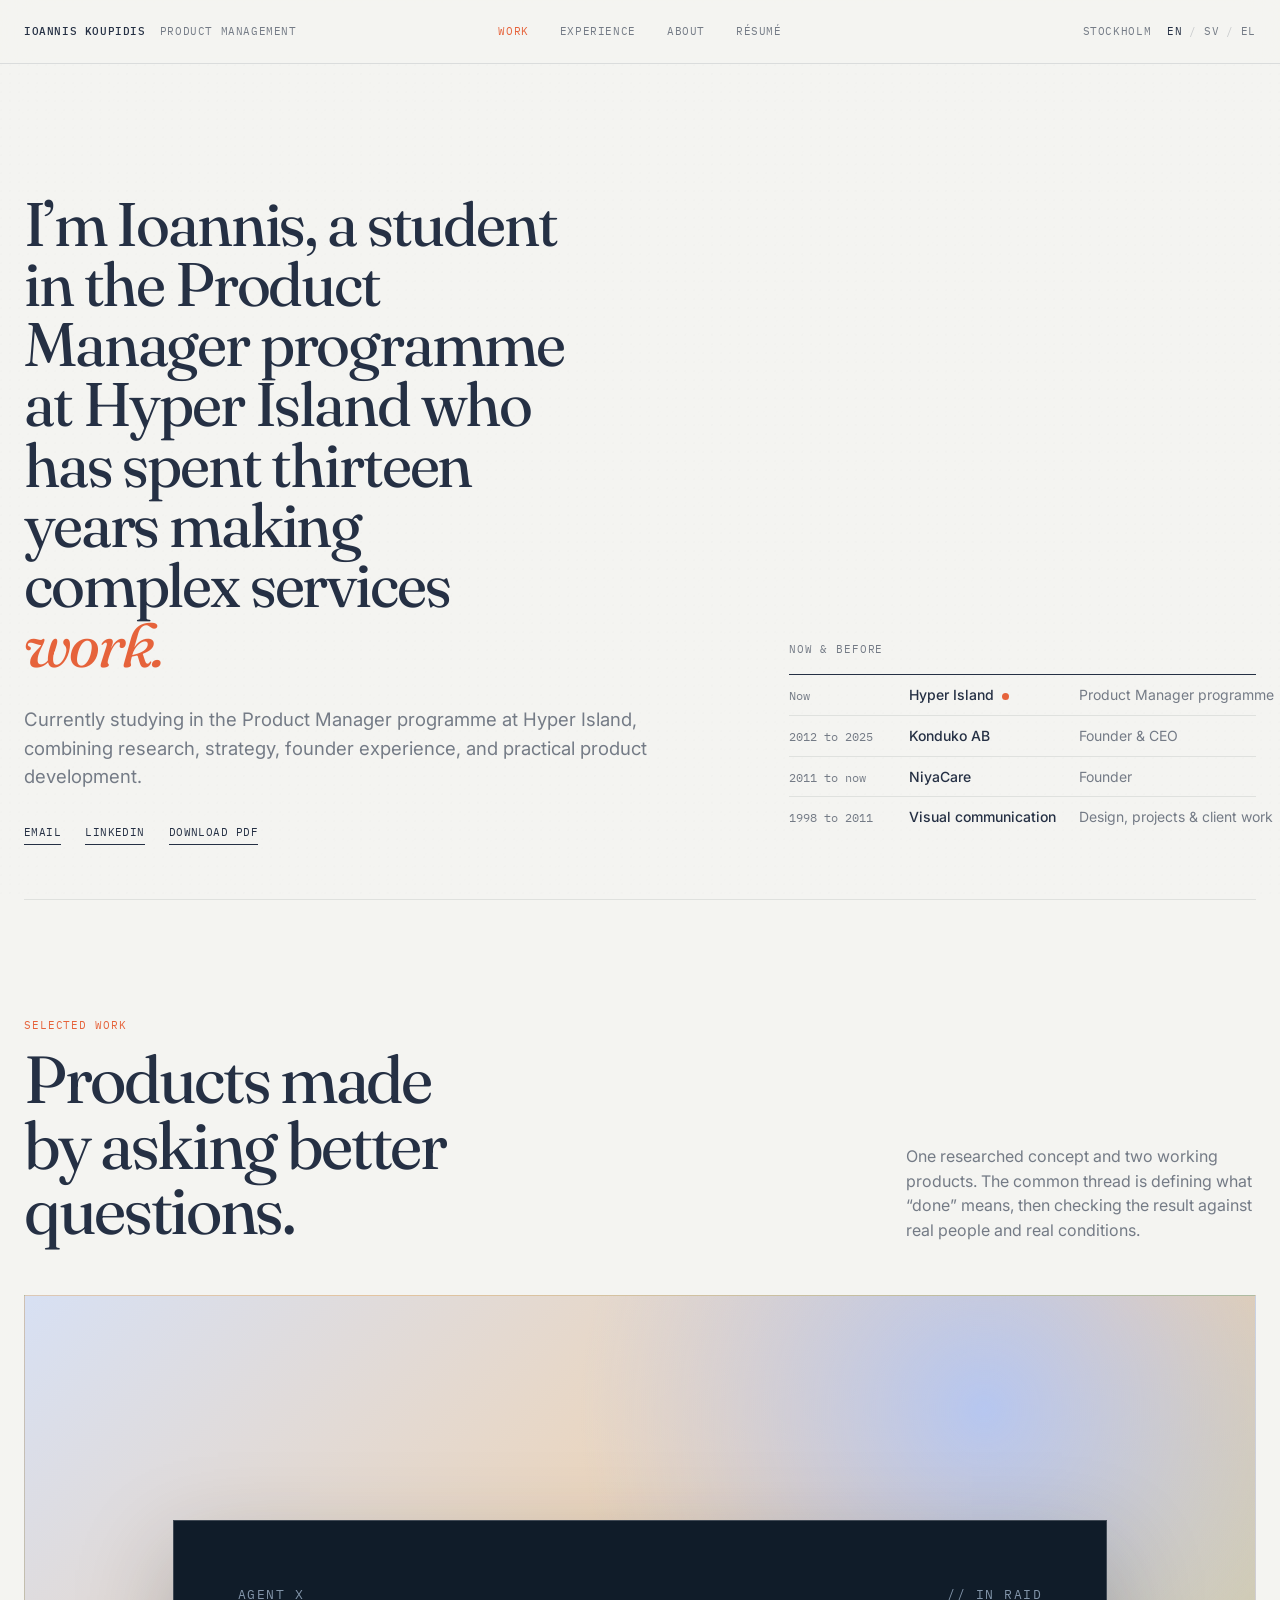
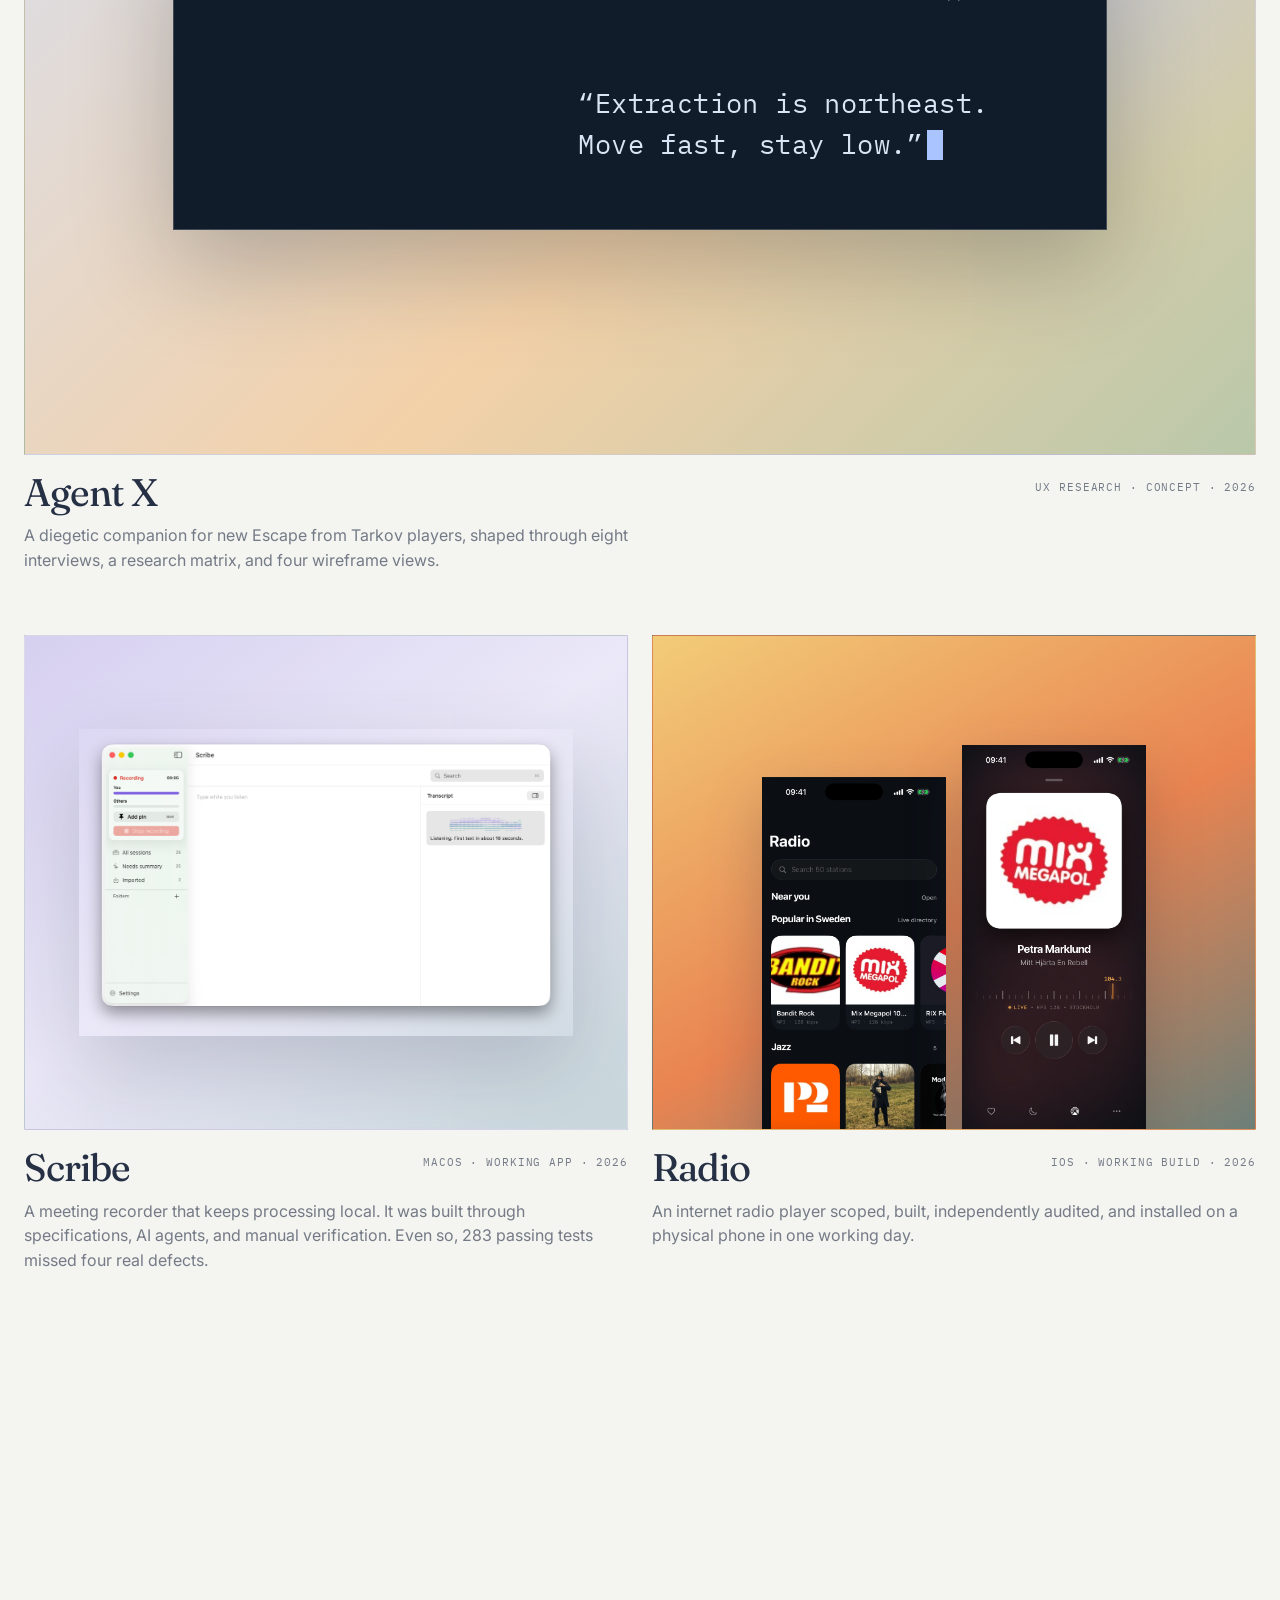
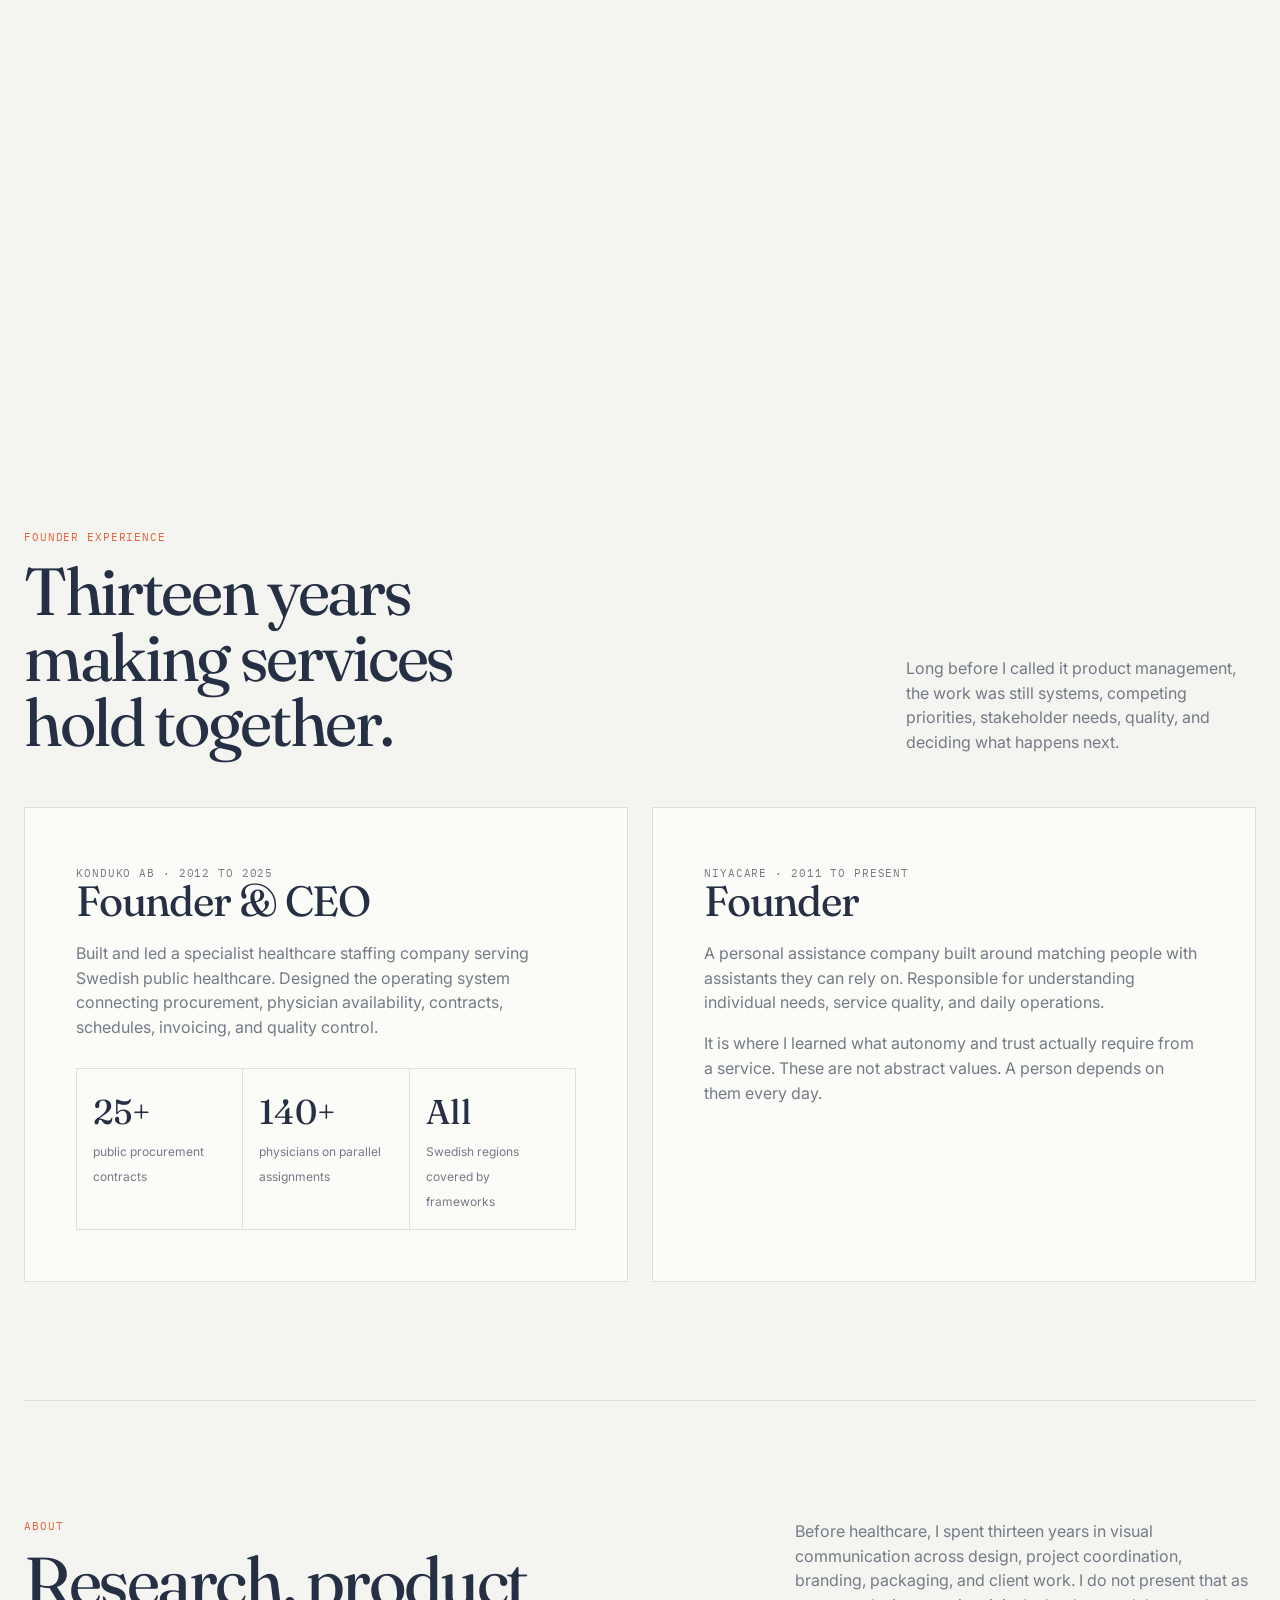
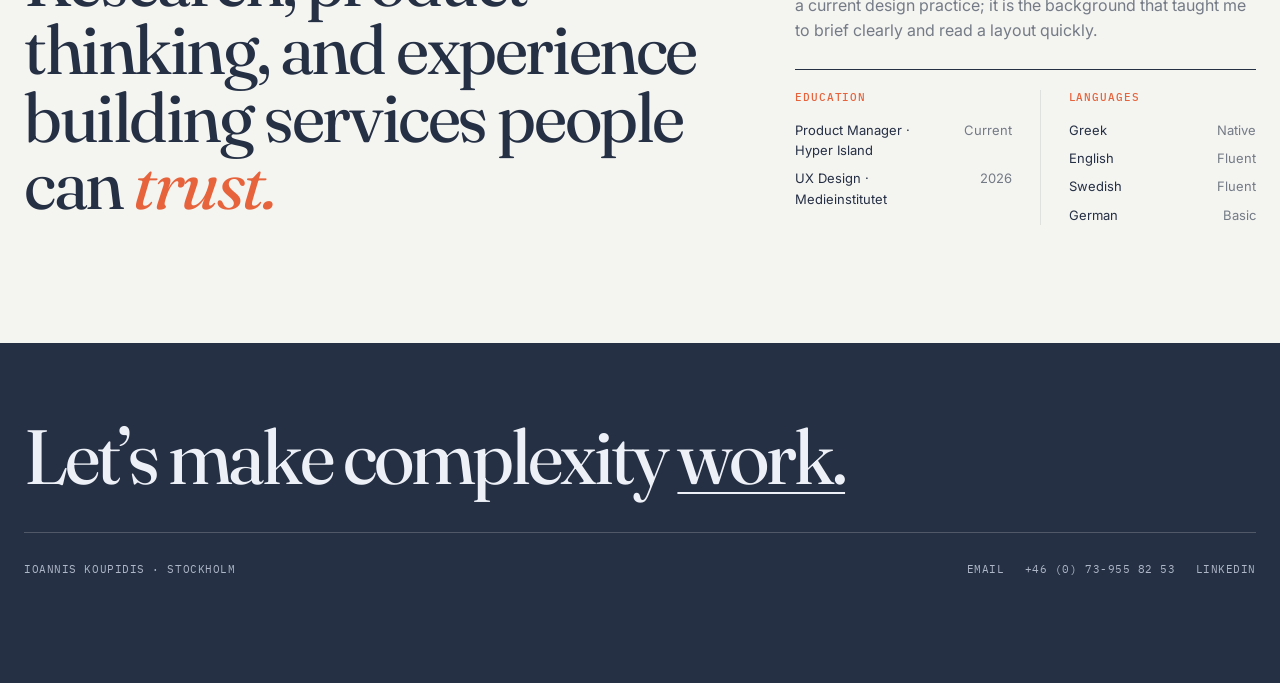
==== commit 1bf54f94: "Restore natural hero wrapping" ====
--- a/index.html
+++ b/index.html
@@ -23,8 +23,8 @@
   <main id="main">
     <div class="page-shell">
       <section class="home-hero" aria-labelledby="intro-title">
-        <h1 class="hero-title" id="intro-title">I’m Ioannis, a student in the Product Manager programme at Hyper Island<br class="hero-break"> who has spent thirteen years making complex services <em>work.</em></h1>
         <div class="hero-copy">
+          <h1 class="hero-title" id="intro-title">I’m Ioannis, a student in the Product Manager programme at Hyper Island who has spent thirteen years making complex services <em>work.</em></h1>
           <p class="hero-support">Currently studying in the Product Manager programme at Hyper Island, combining research, strategy, founder experience, and practical product development.</p>
           <div class="hero-contact"><a class="text-link" href="mailto:gkoupidis@gmail.com">Email</a><a class="text-link" href="https://www.linkedin.com/in/koupidisyannis/" target="_blank" rel="noopener">LinkedIn</a><a class="text-link" href="Ioannis-Koupidis-CV.pdf" download>Download PDF</a></div>
         </div>
--- a/assets/site.css
+++ b/assets/site.css
@@ -15,9 +15,9 @@
 .primary-nav,.header-tools{display:flex;align-items:center}.primary-nav{gap:31px}.header-tools{justify-self:end;gap:16px}.primary-nav a:hover,.primary-nav a[aria-current=page],.header-tools a:hover{color:var(--accent)}
 .language-switch{display:inline-flex;gap:7px}.language-switch .sep{opacity:.35}.language-switch [aria-current=page]{color:var(--ink)}
 .page-shell{width:var(--page);margin:auto}
-.home-hero{min-height:calc(100svh - var(--header-h));padding:clamp(72px,10vh,120px) 0 54px;display:grid;grid-template-columns:minmax(0,1.2fr) minmax(420px,.8fr);align-items:end;column-gap:clamp(42px,5vw,72px);row-gap:clamp(42px,6vh,72px);border-bottom:1px solid var(--line)}
+.home-hero{min-height:calc(100svh - var(--header-h));padding:clamp(72px,10vh,120px) 0 54px;display:grid;grid-template-columns:minmax(0,1.2fr) minmax(420px,.8fr);align-items:end;gap:clamp(42px,5vw,72px);border-bottom:1px solid var(--line)}
 .hero-title,.case-title,.section-title,.case-section h2,.statement{font-family:var(--serif);font-weight:420;letter-spacing:-.035em;line-height:.98;margin:0}
-.hero-title{grid-column:1/-1;font-size:clamp(1.8rem,2.7vw,2.45rem);white-space:nowrap}.hero-title em,.statement em{color:var(--accent);font-weight:inherit;font-style:italic}
+.hero-title{max-width:14ch;font-size:clamp(3.25rem,4.8vw,5.7rem)}.hero-title em,.statement em{color:var(--accent);font-weight:inherit;font-style:italic}
 .hero-support{max-width:670px;margin:30px 0 0;font-size:clamp(1.05rem,1.45vw,1.35rem);line-height:1.52;color:var(--muted)}
 .hero-contact{margin-top:34px;display:flex;flex-wrap:wrap;gap:12px 24px}.text-link{font-family:var(--mono);font-size:11px;letter-spacing:.04em;text-transform:uppercase;text-decoration:none;border-bottom:1px solid;padding-bottom:3px}.text-link:hover{color:var(--accent)}
 .timeline{align-self:end;padding-bottom:8px}.timeline-label,.eyebrow,.project-kicker,.case-kicker,.section-index,.fact dt,.card-label,.case-nav a{font-family:var(--mono);font-size:11px;line-height:1.3;letter-spacing:.08em;text-transform:uppercase}
@@ -61,10 +61,10 @@
 .custom-cursor{position:fixed;z-index:999;top:0;left:0;width:20px;height:20px;border-radius:50%;color:#fff;background:var(--ink);pointer-events:none;opacity:0;transform:translate3d(-50px,-50px,0) translate(-50%,-50%);transition:width .22s,height .22s,border-radius .22s,background .22s,opacity .18s;display:grid;place-items:center;white-space:nowrap;will-change:transform}.custom-cursor:after{content:attr(data-label);opacity:0;font-family:var(--mono);font-size:10px;text-transform:uppercase}.custom-cursor.visible{opacity:1}.custom-cursor.is-project{width:142px;height:42px;border-radius:999px;background:var(--accent)}.custom-cursor.is-project:after{opacity:1}
 @media(pointer:fine) and (hover:hover) and (prefers-reduced-motion:no-preference){html.cursor-enhanced,html.cursor-enhanced a,html.cursor-enhanced button{cursor:none}}
 .js .reveal{opacity:0;transform:translateY(24px);transition:opacity .7s,transform .7s cubic-bezier(.2,.8,.2,1)}.js .reveal.visible{opacity:1;transform:none}
-@media(max-width:1050px){.header-inner{grid-template-columns:1fr auto}.primary-nav{display:none}.home-hero{grid-template-columns:1fr;align-items:start;min-height:auto}.hero-title{grid-column:auto;white-space:normal}.timeline{max-width:760px}.section-intro{grid-template-columns:1fr}.case-shell{grid-template-columns:1fr}.case-aside-inner{position:static}.case-aside{border-bottom:1px solid var(--line);padding-bottom:18px}.back-link{margin-bottom:18px}.case-nav{display:flex;overflow-x:auto;gap:22px}.case-nav a{white-space:nowrap}.case-nav a.active:before{content:none}}
-@media(max-width:760px){:root{--page:min(100% - 32px,1440px)}.brand span,.header-tools>span:not(.language-switch){display:none}.home-hero{padding-top:72px;gap:70px}.hero-title{font-size:clamp(2.8rem,12.6vw,4.7rem)}.timeline-row{grid-template-columns:78px 1fr;gap:8px 16px}.timeline-row span{grid-column:2}.section-block,.about-band{padding:82px 0}.project-grid,.principles,.experience-grid,.about-band{grid-template-columns:1fr}.project-card.featured{grid-column:auto}.project-card.featured .project-visual{min-height:430px}.project-card:not(.featured) .project-visual{aspect-ratio:1/.95}.project-info{grid-template-columns:1fr}.project-kicker{text-align:left}.project-description{grid-column:auto}.principle{border-right:0;border-bottom:1px solid var(--line);padding:22px 0}.principle+.principle{padding-left:0}.metric-row{grid-template-columns:1fr}.about-band{gap:48px}.case-shell{padding-top:28px}.case-title{font-size:clamp(3.7rem,17vw,5.5rem)}.case-hero{min-height:370px}.case-hero.agent .agent-screen{min-height:260px}.facts{grid-template-columns:1fr 1fr;margin-bottom:88px}.stat-grid,.insight-grid,.decision-grid,.split{grid-template-columns:1fr}.stat-card,.insight-card,.decision-card{min-height:0}.card-label{margin-bottom:28px}.finding{grid-template-columns:42px 1fr}.finding p{grid-column:2}.phone-gallery{gap:6px}.case-section{padding-bottom:90px}.footer-meta{flex-direction:column}}
+@media(max-width:1050px){.header-inner{grid-template-columns:1fr auto}.primary-nav{display:none}.home-hero{grid-template-columns:1fr;align-items:start;min-height:auto}.hero-title{max-width:12ch}.timeline{max-width:760px}.section-intro{grid-template-columns:1fr}.case-shell{grid-template-columns:1fr}.case-aside-inner{position:static}.case-aside{border-bottom:1px solid var(--line);padding-bottom:18px}.back-link{margin-bottom:18px}.case-nav{display:flex;overflow-x:auto;gap:22px}.case-nav a{white-space:nowrap}.case-nav a.active:before{content:none}}
+@media(max-width:760px){:root{--page:min(100% - 32px,1440px)}.brand span,.header-tools>span:not(.language-switch){display:none}.home-hero{padding-top:72px;gap:70px}.hero-title{max-width:100%;font-size:clamp(2.8rem,12.6vw,4.7rem)}.timeline-row{grid-template-columns:78px 1fr;gap:8px 16px}.timeline-row span{grid-column:2}.section-block,.about-band{padding:82px 0}.project-grid,.principles,.experience-grid,.about-band{grid-template-columns:1fr}.project-card.featured{grid-column:auto}.project-card.featured .project-visual{min-height:430px}.project-card:not(.featured) .project-visual{aspect-ratio:1/.95}.project-info{grid-template-columns:1fr}.project-kicker{text-align:left}.project-description{grid-column:auto}.principle{border-right:0;border-bottom:1px solid var(--line);padding:22px 0}.principle+.principle{padding-left:0}.metric-row{grid-template-columns:1fr}.about-band{gap:48px}.case-shell{padding-top:28px}.case-title{font-size:clamp(3.7rem,17vw,5.5rem)}.case-hero{min-height:370px}.case-hero.agent .agent-screen{min-height:260px}.facts{grid-template-columns:1fr 1fr;margin-bottom:88px}.stat-grid,.insight-grid,.decision-grid,.split{grid-template-columns:1fr}.stat-card,.insight-card,.decision-card{min-height:0}.card-label{margin-bottom:28px}.finding{grid-template-columns:42px 1fr}.finding p{grid-column:2}.phone-gallery{gap:6px}.case-section{padding-bottom:90px}.footer-meta{flex-direction:column}}
 @media(max-width:900px){.journey-map{grid-template-columns:repeat(3,1fr)}.journey-map li:nth-child(3){border-right:0}.wireframe-flow{grid-template-columns:1fr 1fr}.tension-frame{grid-template-columns:1fr}.tension-core{min-height:190px}.interview-focus{grid-template-columns:1fr}.case-summary-grid{grid-template-columns:1fr}.case-summary-grid article{min-height:0}.persona-grid{grid-template-columns:1fr}}
 @media(max-width:760px){.profile-facts{grid-template-columns:1fr}.fact-group+.fact-group{padding:24px 0 0;border-top:1px solid var(--line);border-left:0}}
 @media(max-width:600px){.participant-row{grid-template-columns:repeat(4,1fr)}.participant-row span{aspect-ratio:auto;min-height:58px}.method-note{grid-template-columns:1fr}.journey-intro{display:block}.journey-intro h3{max-width:none;text-align:left}.journey-map,.wireframe-flow{grid-template-columns:1fr}.journey-map li{min-height:150px;border-right:0;border-bottom:1px solid var(--line)}.journey-map li:nth-child(3){border-right:0}.journey-map strong{margin-top:30px}.decision-rule{justify-content:flex-start}.tension-frame article{min-height:0}.research-matrix th,.research-matrix td{padding:18px 16px}}
 @media(prefers-reduced-motion:reduce){html{scroll-behavior:auto}*,*:before,*:after{animation-duration:.01ms!important;animation-iteration-count:1!important;transition-duration:.01ms!important}.js .reveal{opacity:1;transform:none}}
-@media print{@page{size:A4;margin:13mm 15mm}:root{--paper:#fff;--surface:#fff;--ink:#000;--muted:#333;--line:#bbb}body{font-size:9.1pt;line-height:1.3;background:#fff}body:before,.site-header,.skip-link,.custom-cursor,.project-visual,.site-footer,.section-intro>p:last-child,.hero-contact a[download]{display:none!important}.page-shell{width:auto}.home-hero{min-height:0;display:block;padding:0 0 6mm;border-bottom:1px solid #000}.hero-title{font-size:21.5pt;line-height:1.05;white-space:normal}.hero-break{display:none}.hero-support{max-width:none;margin-top:3mm;font-size:9.7pt}.hero-contact{margin-top:3mm}.timeline{margin-top:4mm}.timeline-label{margin-bottom:1mm}.timeline-row{grid-template-columns:28mm 55mm 1fr;padding:1.2mm 0}.section-block{padding:5mm 0 0}.section-intro{display:block;margin-bottom:2mm}.eyebrow{margin-bottom:1mm}.section-title{max-width:none;font-size:16pt}.project-grid,.principles,.experience-grid{display:block}.project-card,.principle,.experience-card{break-inside:avoid;padding:2.2mm 0;border:0;border-top:1px solid #aaa}.project-info{display:block;padding:0}.project-info h3{font-size:13pt}.project-kicker{text-align:left;margin:.5mm 0}.project-description,.principle p,.experience-card p{margin:1mm 0}.principle h3,.experience-card h3{font-family:var(--sans);font-size:10.5pt;margin:0 0 .5mm}.metric-row{grid-template-columns:repeat(3,1fr);margin-top:2mm}.metric{min-height:0;padding:1.5mm}.metric strong{font-size:12pt}.about-band{display:block;padding:5mm 0 0;border:0}.statement{font-size:16pt}.about-details{margin-top:2.5mm;gap:2mm}.profile-facts{grid-template-columns:1fr 1fr;gap:7mm;padding-top:1.5mm}.fact-group+.fact-group{padding:0 0 0 5mm;border-top:0;border-left:1px solid #bbb}.fact-heading{margin-bottom:1mm}.compact-list{column-gap:6mm}.compact-list span:nth-child(even){padding-left:2mm}.reveal{opacity:1!important;transform:none!important}}
+@media print{@page{size:A4;margin:13mm 15mm}:root{--paper:#fff;--surface:#fff;--ink:#000;--muted:#333;--line:#bbb}body{font-size:9.1pt;line-height:1.3;background:#fff}body:before,.site-header,.skip-link,.custom-cursor,.project-visual,.site-footer,.section-intro>p:last-child,.hero-contact a[download]{display:none!important}.page-shell{width:auto}.home-hero{min-height:0;display:block;padding:0 0 6mm;border-bottom:1px solid #000}.hero-title{max-width:none;font-size:21.5pt;line-height:1.05}.hero-support{max-width:none;margin-top:3mm;font-size:9.7pt}.hero-contact{margin-top:3mm}.timeline{margin-top:4mm}.timeline-label{margin-bottom:1mm}.timeline-row{grid-template-columns:28mm 55mm 1fr;padding:1.2mm 0}.section-block{padding:5mm 0 0}.section-intro{display:block;margin-bottom:2mm}.eyebrow{margin-bottom:1mm}.section-title{max-width:none;font-size:16pt}.project-grid,.principles,.experience-grid{display:block}.project-card,.principle,.experience-card{break-inside:avoid;padding:2.2mm 0;border:0;border-top:1px solid #aaa}.project-info{display:block;padding:0}.project-info h3{font-size:13pt}.project-kicker{text-align:left;margin:.5mm 0}.project-description,.principle p,.experience-card p{margin:1mm 0}.principle h3,.experience-card h3{font-family:var(--sans);font-size:10.5pt;margin:0 0 .5mm}.metric-row{grid-template-columns:repeat(3,1fr);margin-top:2mm}.metric{min-height:0;padding:1.5mm}.metric strong{font-size:12pt}.about-band{display:block;padding:5mm 0 0;border:0}.statement{font-size:16pt}.about-details{margin-top:2.5mm;gap:2mm}.profile-facts{grid-template-columns:1fr 1fr;gap:7mm;padding-top:1.5mm}.fact-group+.fact-group{padding:0 0 0 5mm;border-top:0;border-left:1px solid #bbb}.fact-heading{margin-bottom:1mm}.compact-list{column-gap:6mm}.compact-list span:nth-child(even){padding-left:2mm}.reveal{opacity:1!important;transform:none!important}}
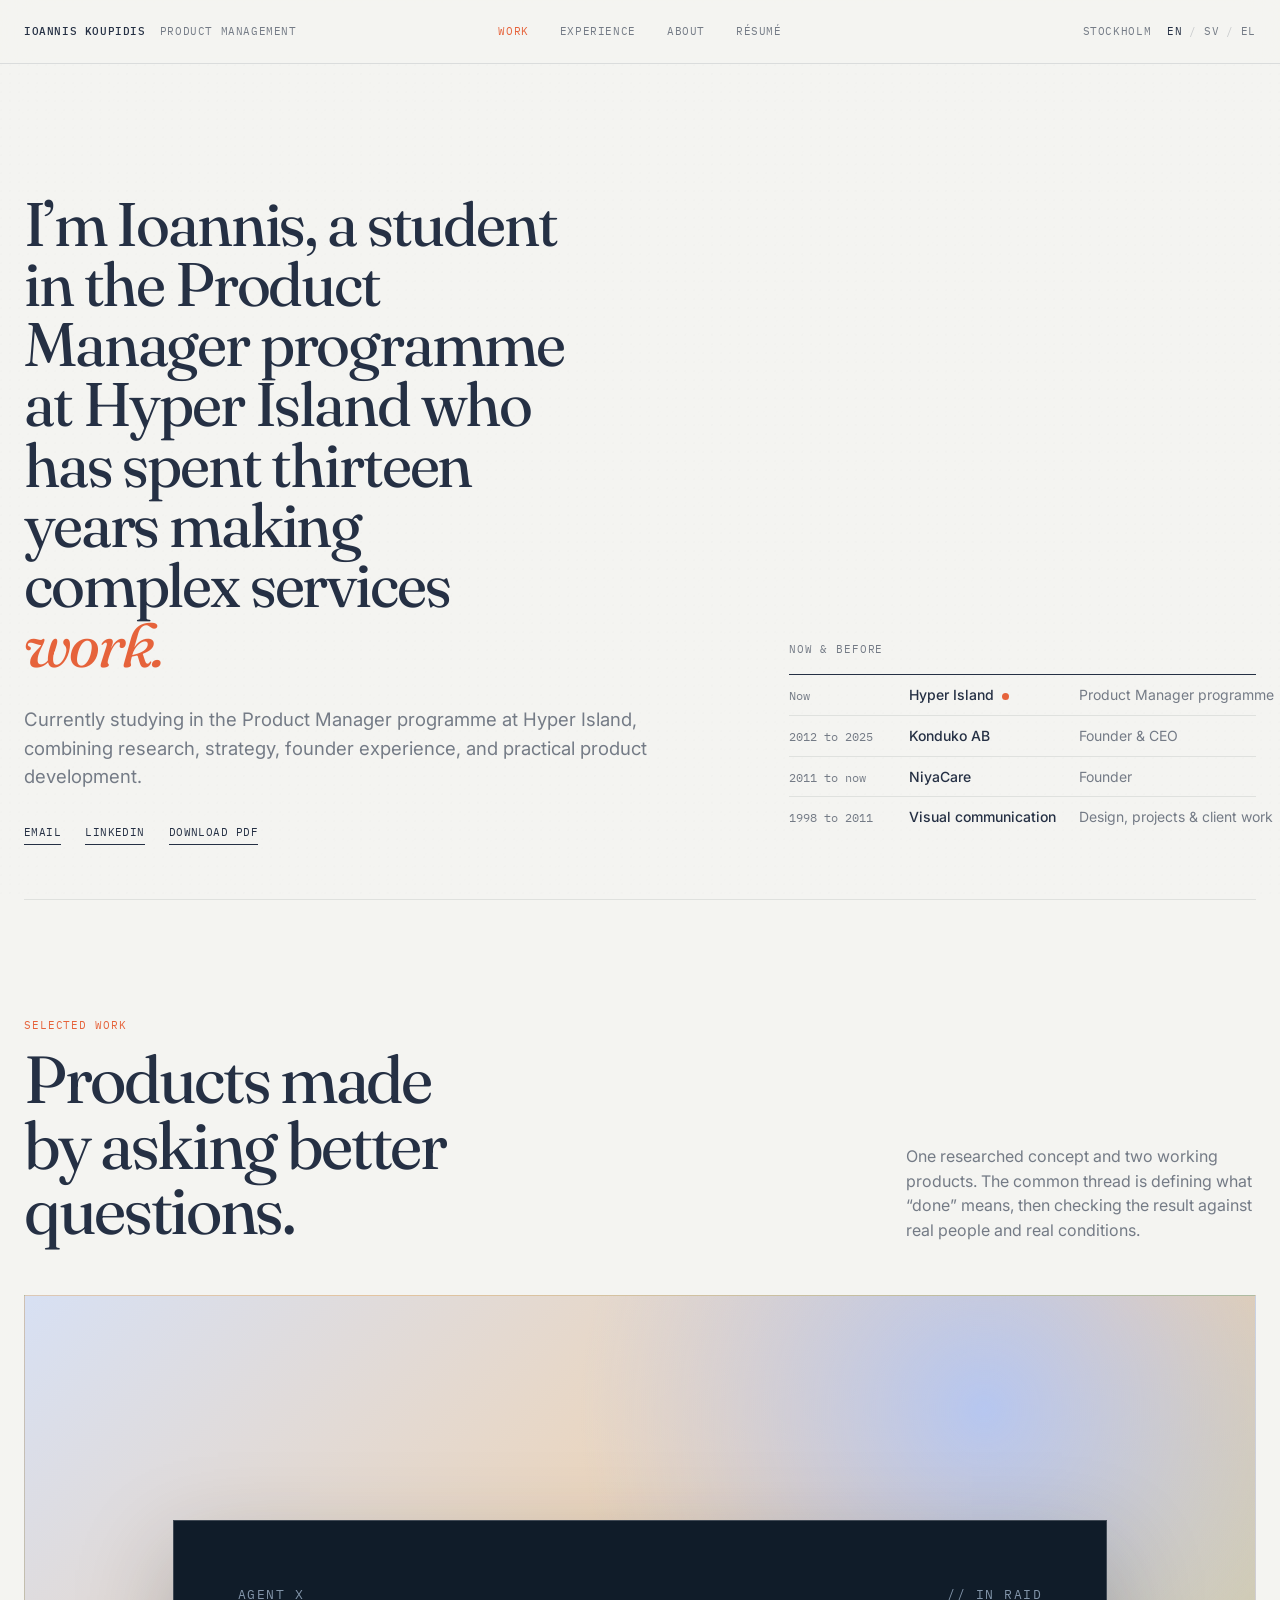
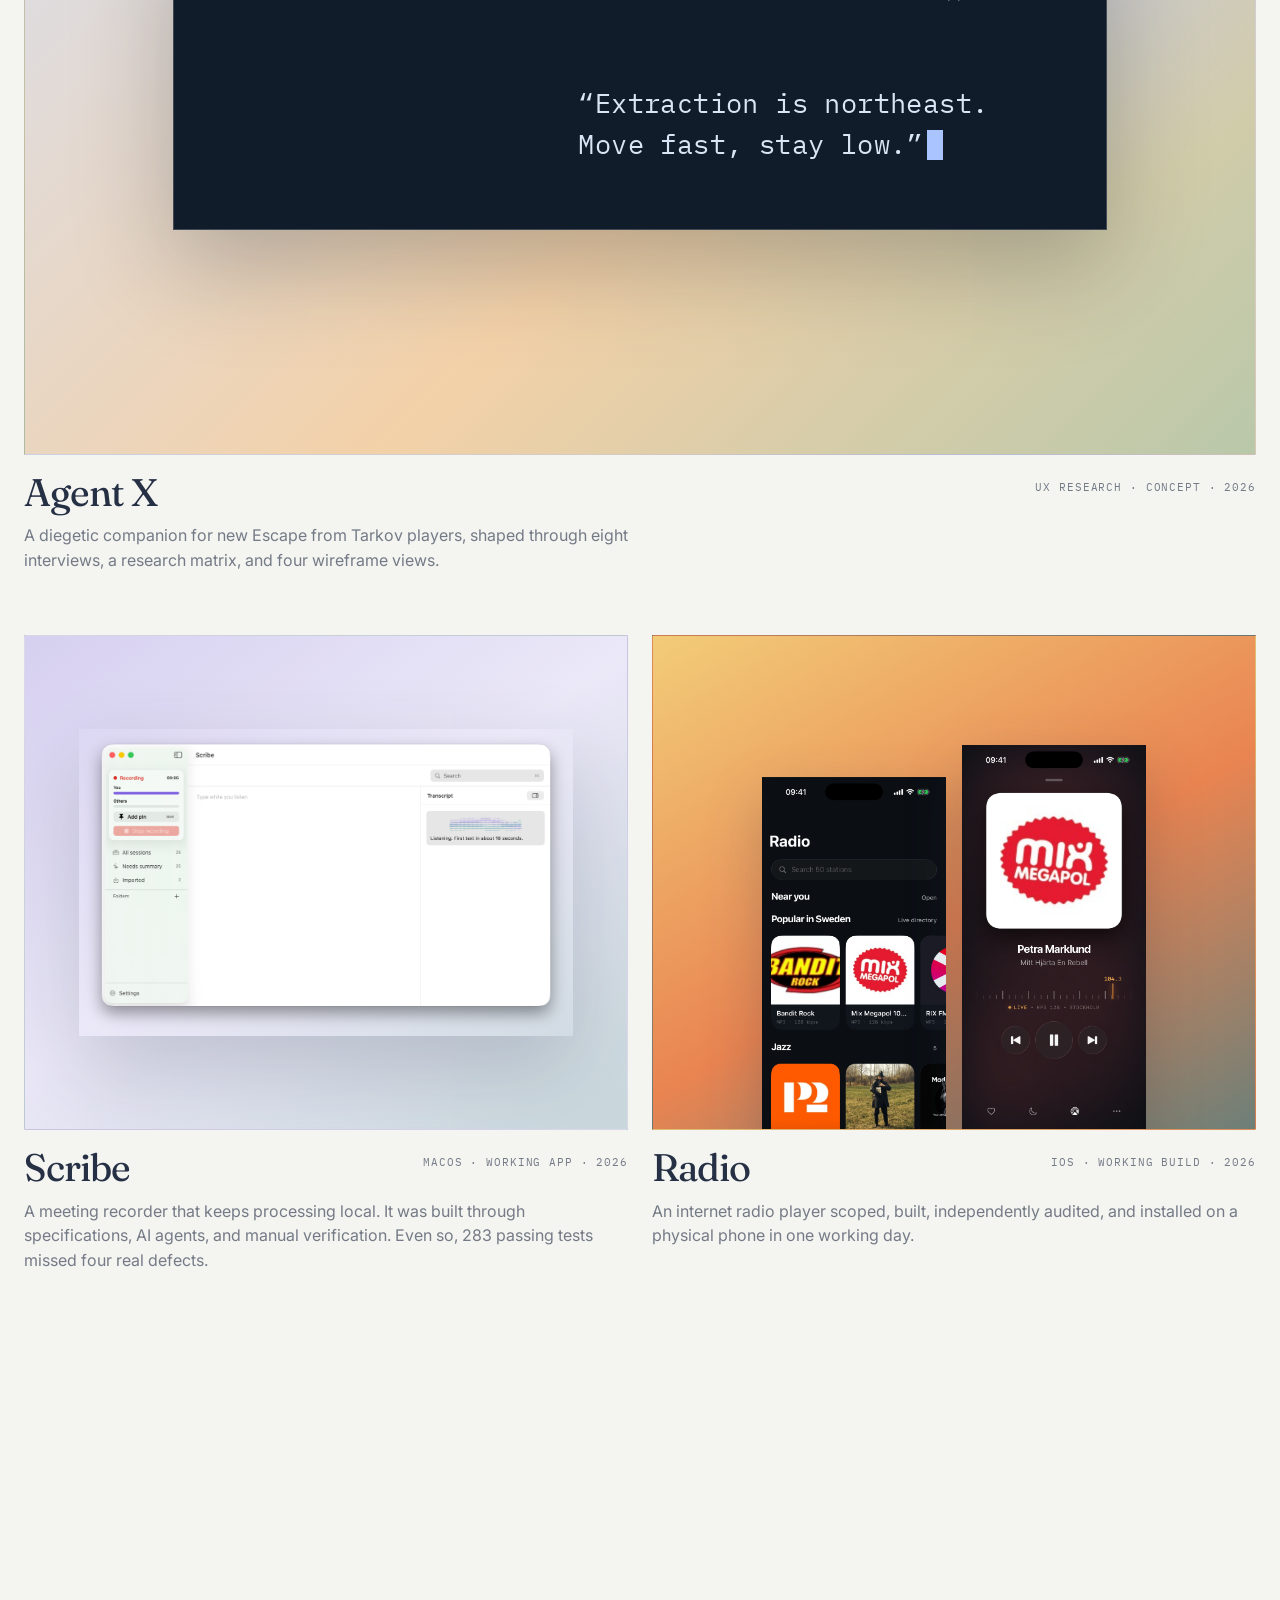
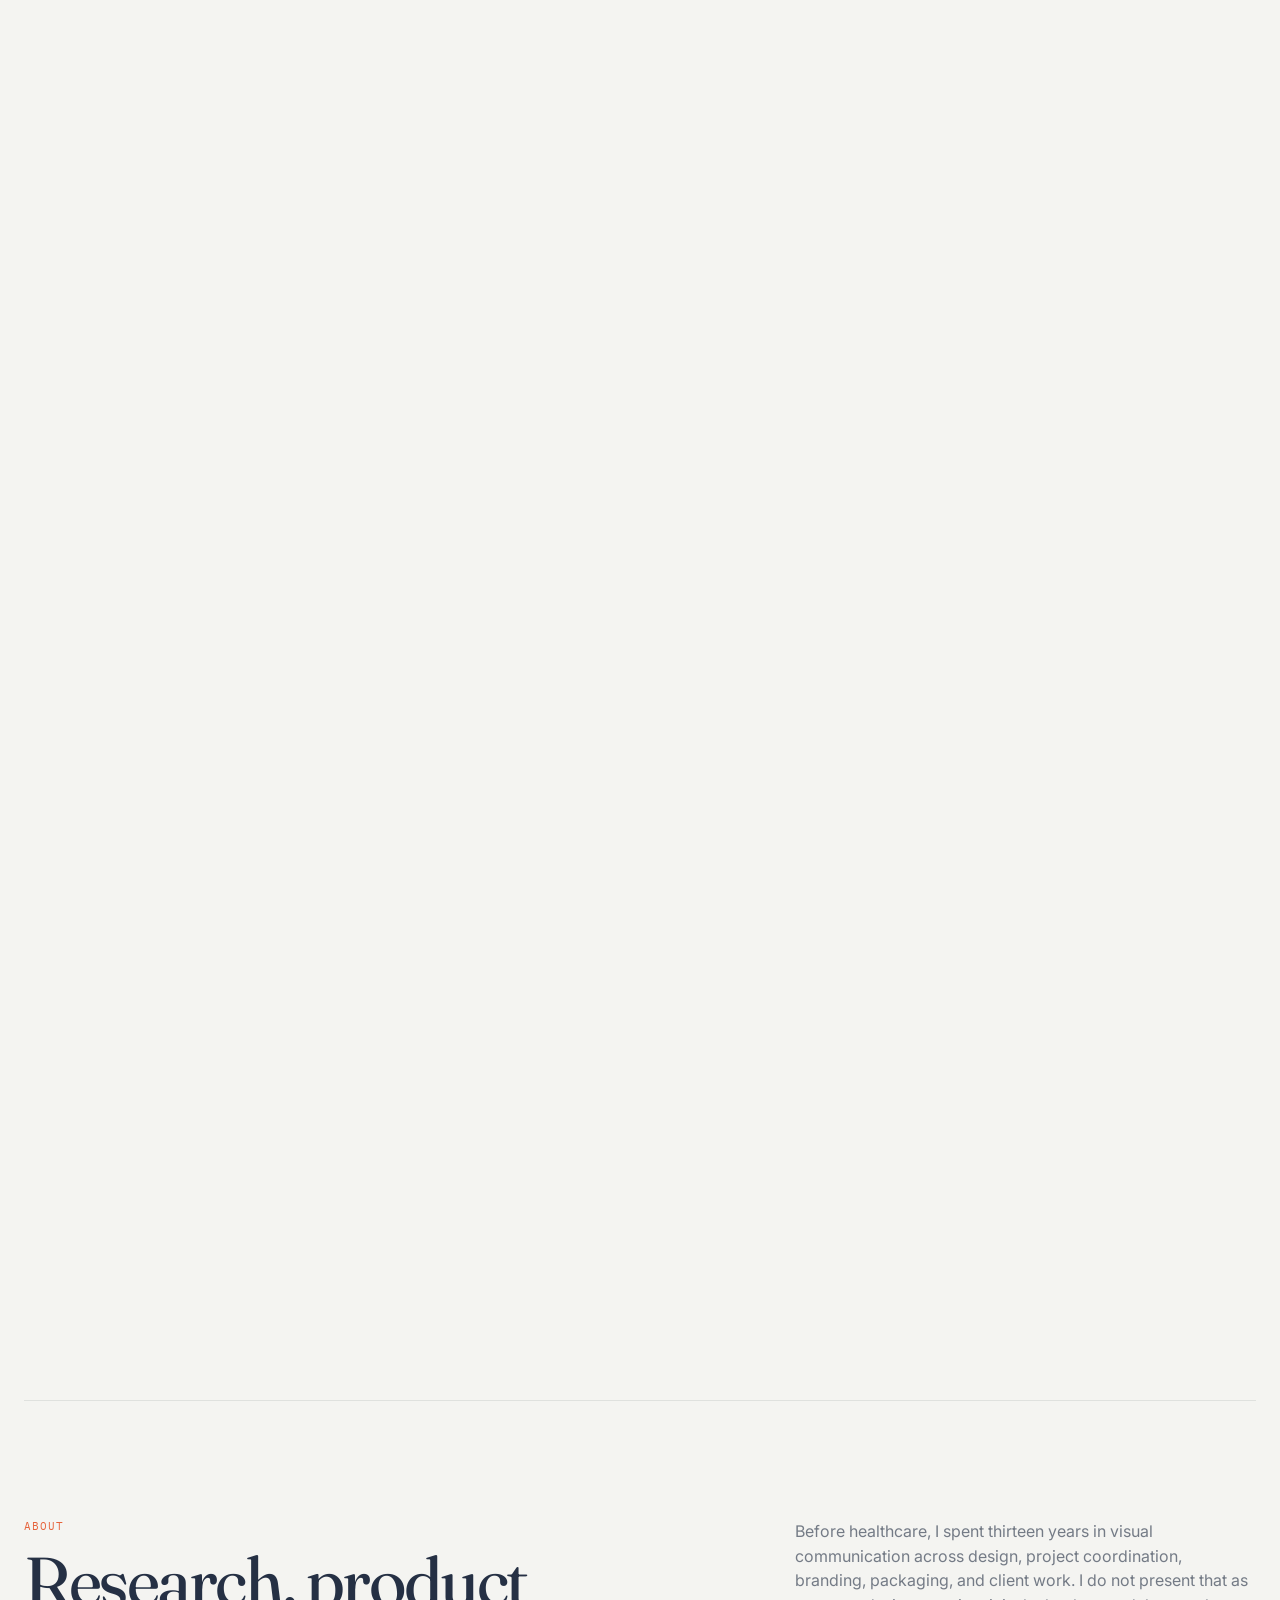
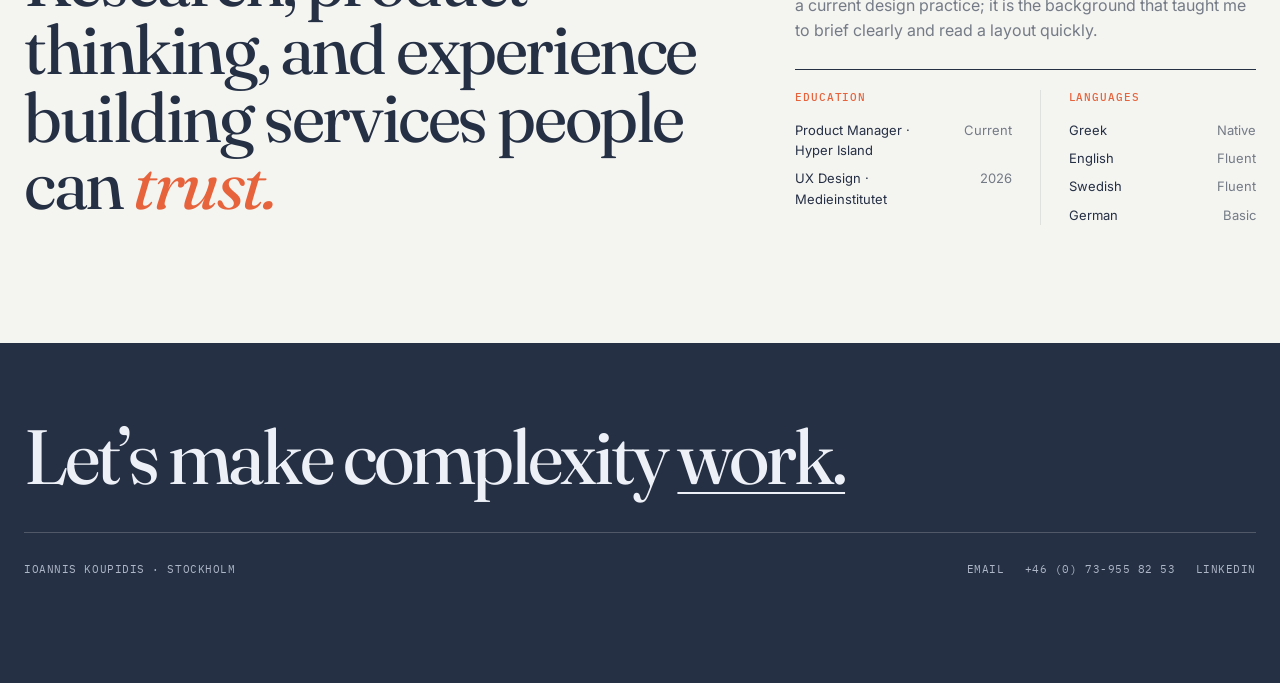
==== commit 128eac17: "Force fresh wrapping styles" ====
--- a/index.html
+++ b/index.html
@@ -8,7 +8,7 @@
   <link rel="preconnect" href="https://fonts.googleapis.com">
   <link rel="preconnect" href="https://fonts.gstatic.com" crossorigin>
   <link href="https://fonts.googleapis.com/css2?family=Fraunces:ital,opsz,wght@0,9..144,300..700;1,9..144,300..600&family=IBM+Plex+Mono:wght@400;500&family=Inter:wght@400;500;600&display=swap" rel="stylesheet">
-  <link rel="stylesheet" href="assets/site.css">
+  <link rel="stylesheet" href="assets/site.css?v=20260825c">
 </head>
 <body class="home">
   <a class="skip-link" href="#main">Skip to content</a>
--- a/assets/site.css
+++ b/assets/site.css
@@ -17,7 +17,7 @@
 .page-shell{width:var(--page);margin:auto}
 .home-hero{min-height:calc(100svh - var(--header-h));padding:clamp(72px,10vh,120px) 0 54px;display:grid;grid-template-columns:minmax(0,1.2fr) minmax(420px,.8fr);align-items:end;gap:clamp(42px,5vw,72px);border-bottom:1px solid var(--line)}
 .hero-title,.case-title,.section-title,.case-section h2,.statement{font-family:var(--serif);font-weight:420;letter-spacing:-.035em;line-height:.98;margin:0}
-.hero-title{max-width:14ch;font-size:clamp(3.25rem,4.8vw,5.7rem)}.hero-title em,.statement em{color:var(--accent);font-weight:inherit;font-style:italic}
+.hero-title{max-width:14ch;font-size:clamp(3.25rem,4.8vw,5.7rem);white-space:normal}.hero-title em,.statement em{color:var(--accent);font-weight:inherit;font-style:italic}
 .hero-support{max-width:670px;margin:30px 0 0;font-size:clamp(1.05rem,1.45vw,1.35rem);line-height:1.52;color:var(--muted)}
 .hero-contact{margin-top:34px;display:flex;flex-wrap:wrap;gap:12px 24px}.text-link{font-family:var(--mono);font-size:11px;letter-spacing:.04em;text-transform:uppercase;text-decoration:none;border-bottom:1px solid;padding-bottom:3px}.text-link:hover{color:var(--accent)}
 .timeline{align-self:end;padding-bottom:8px}.timeline-label,.eyebrow,.project-kicker,.case-kicker,.section-index,.fact dt,.card-label,.case-nav a{font-family:var(--mono);font-size:11px;line-height:1.3;letter-spacing:.08em;text-transform:uppercase}
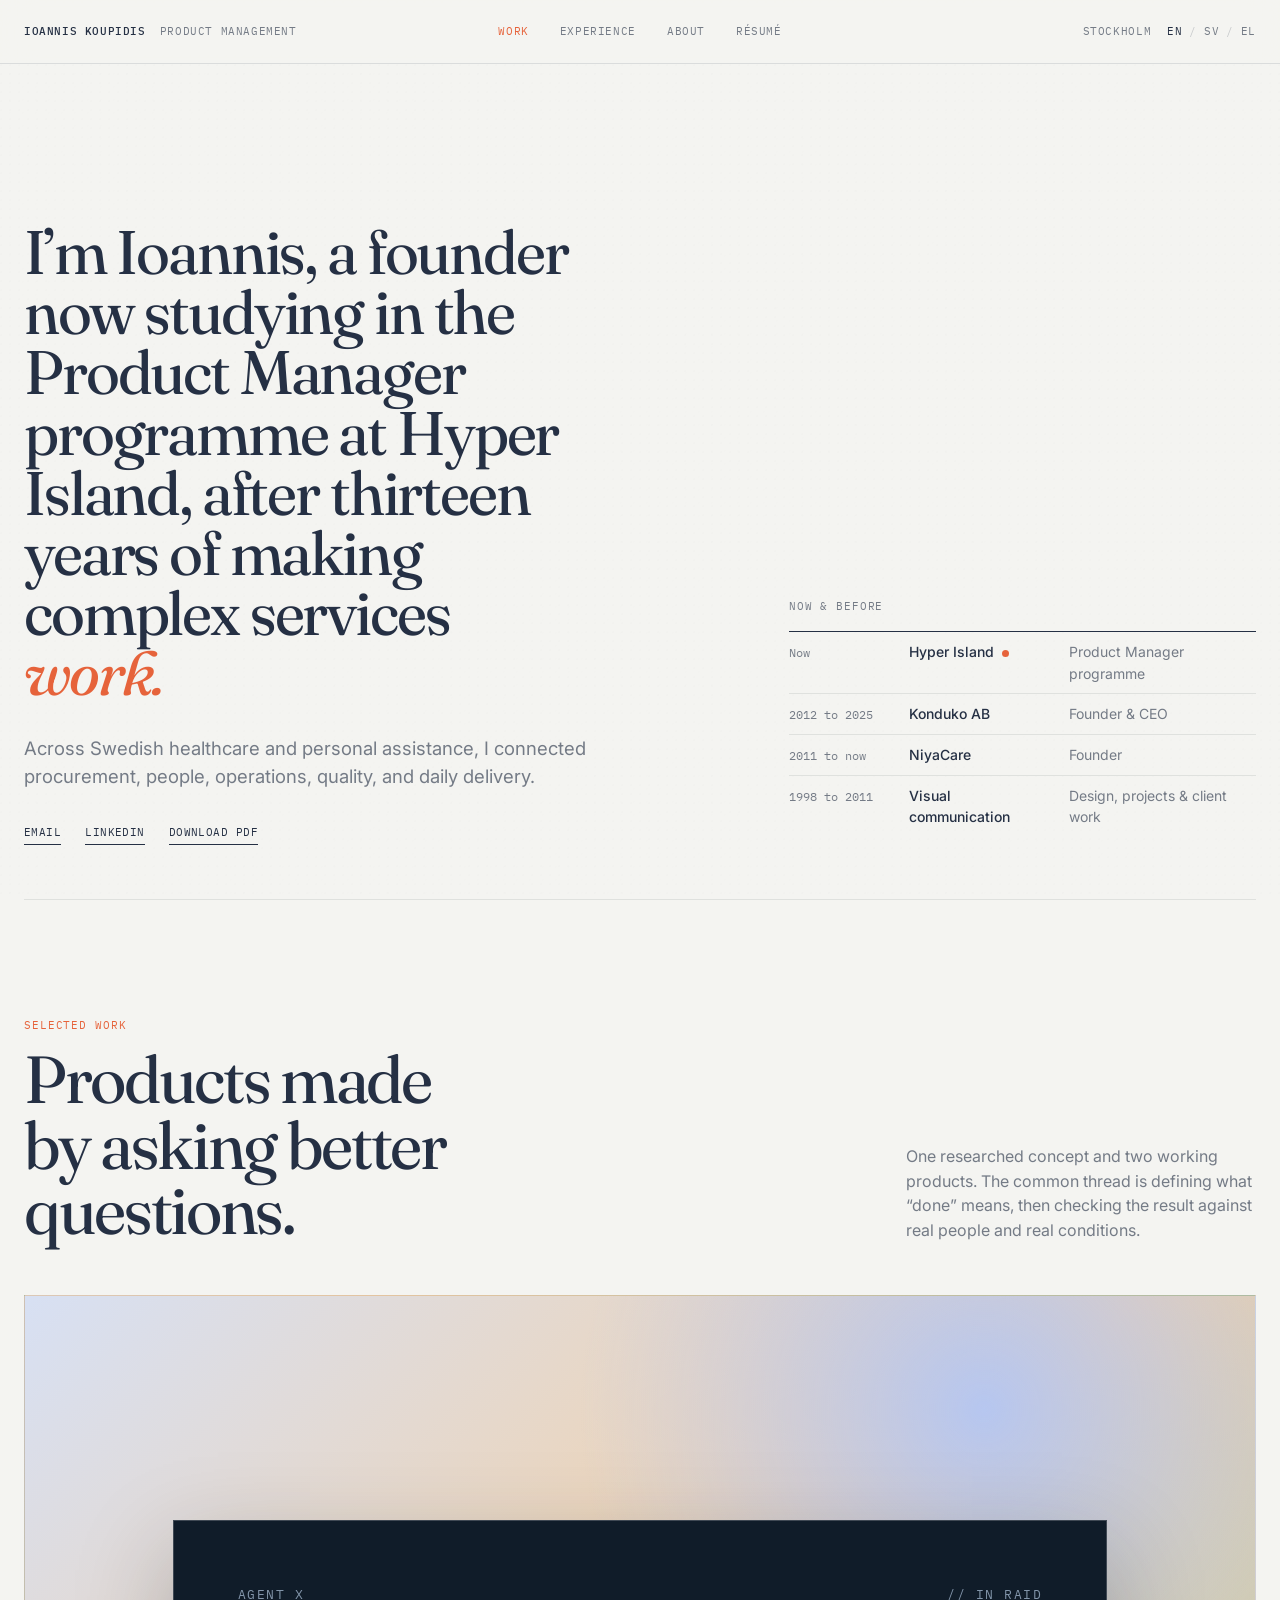
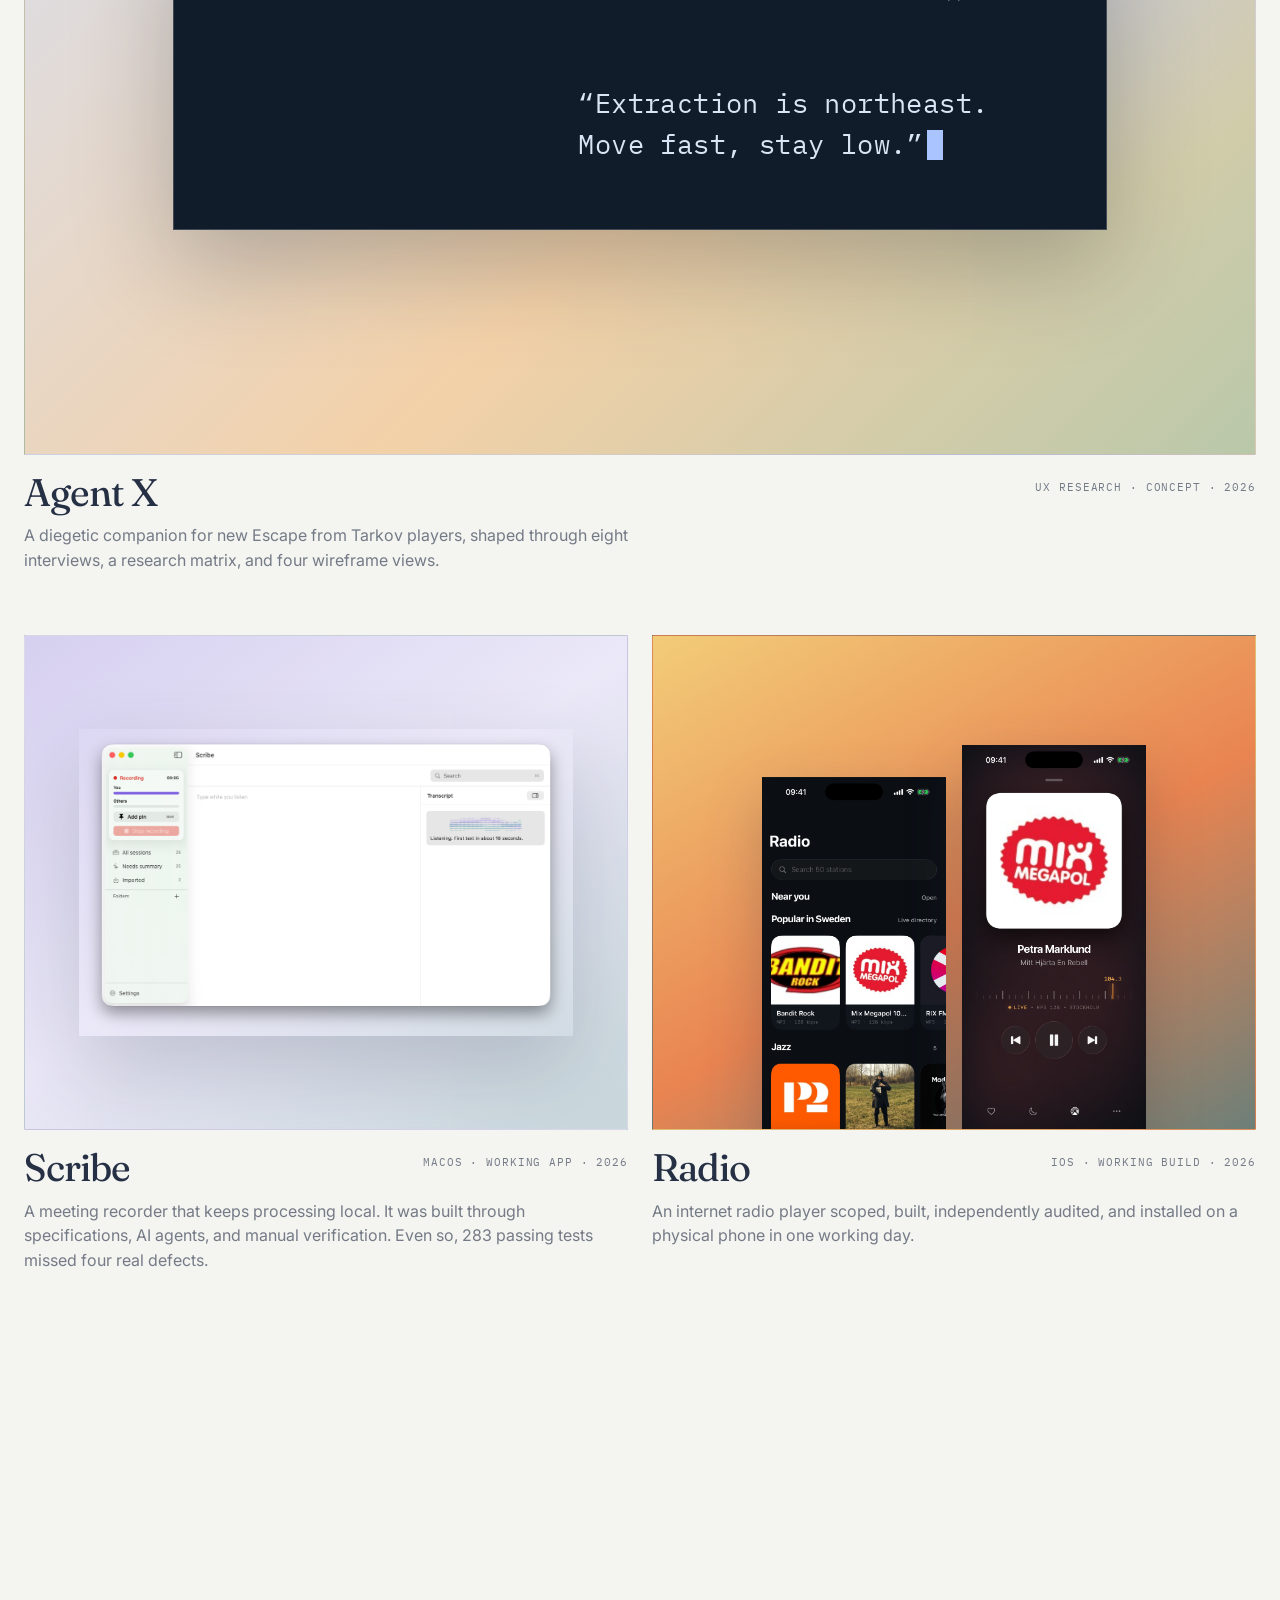
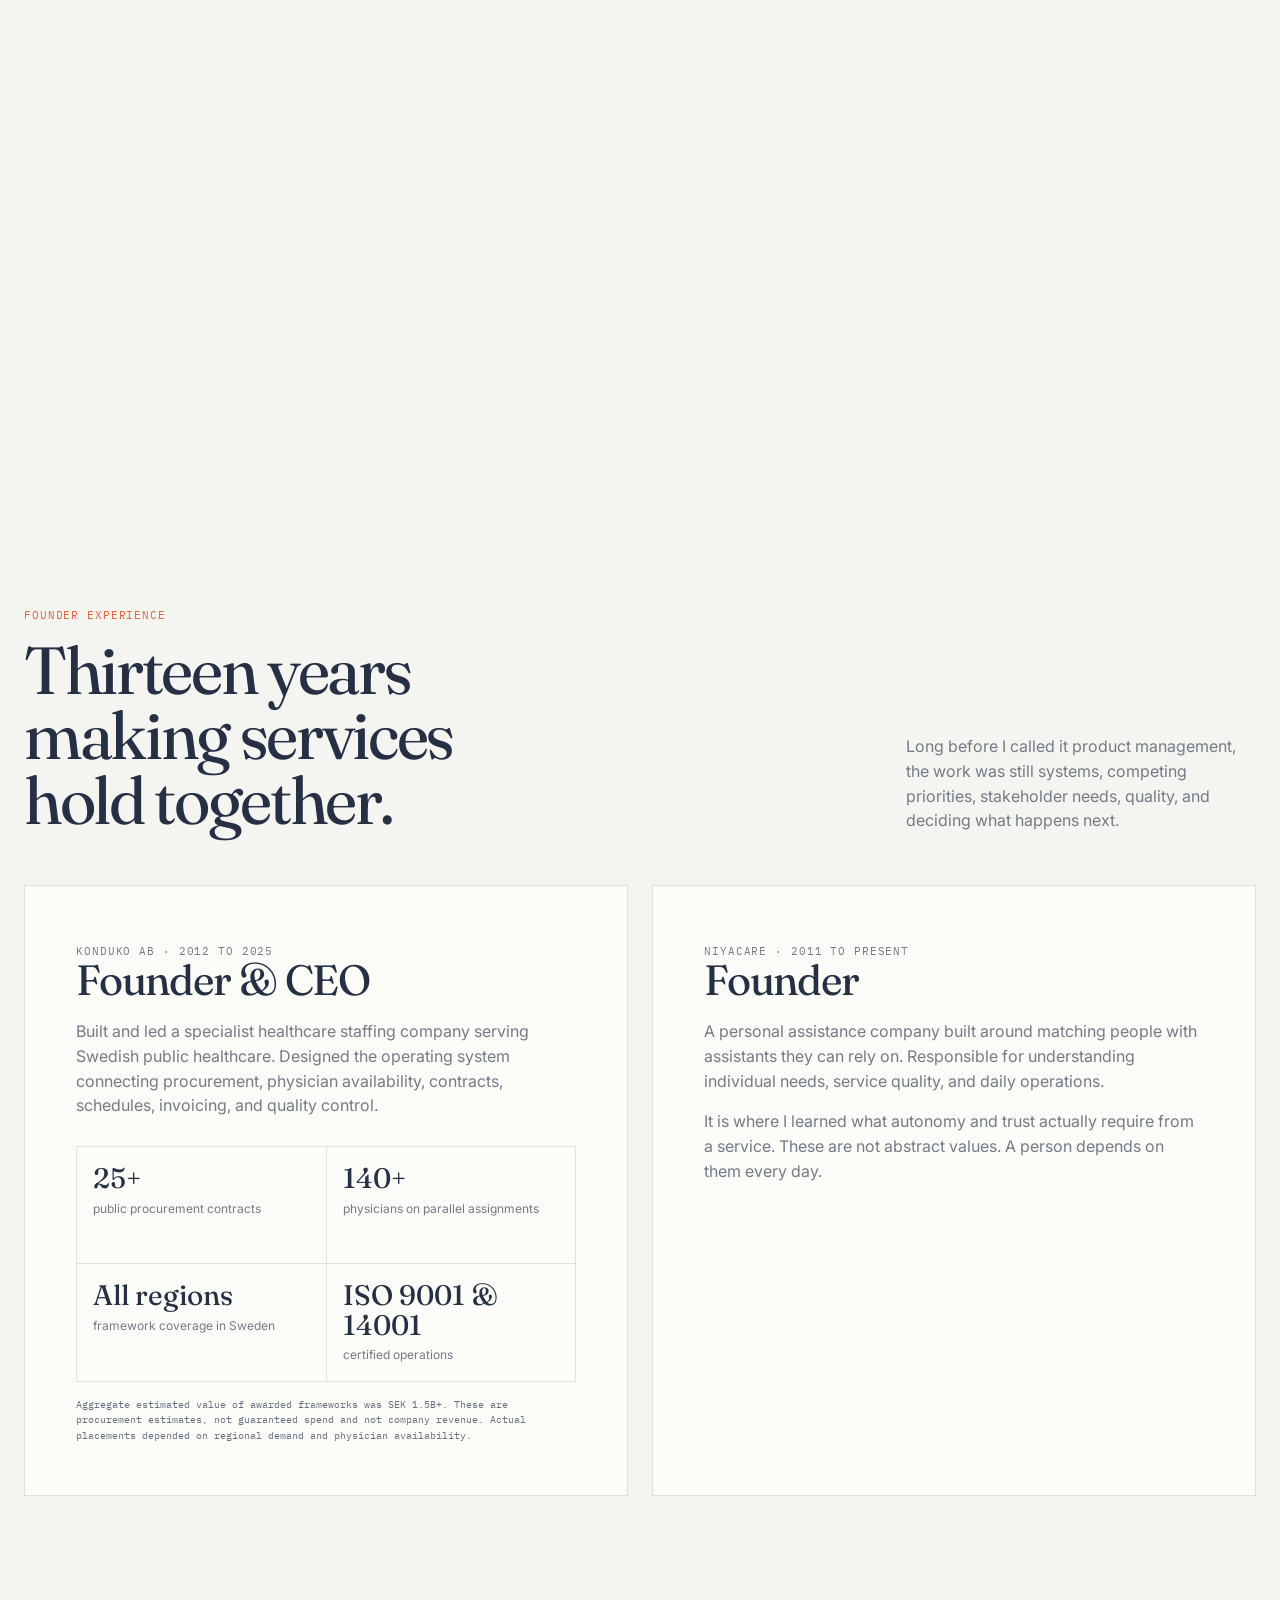
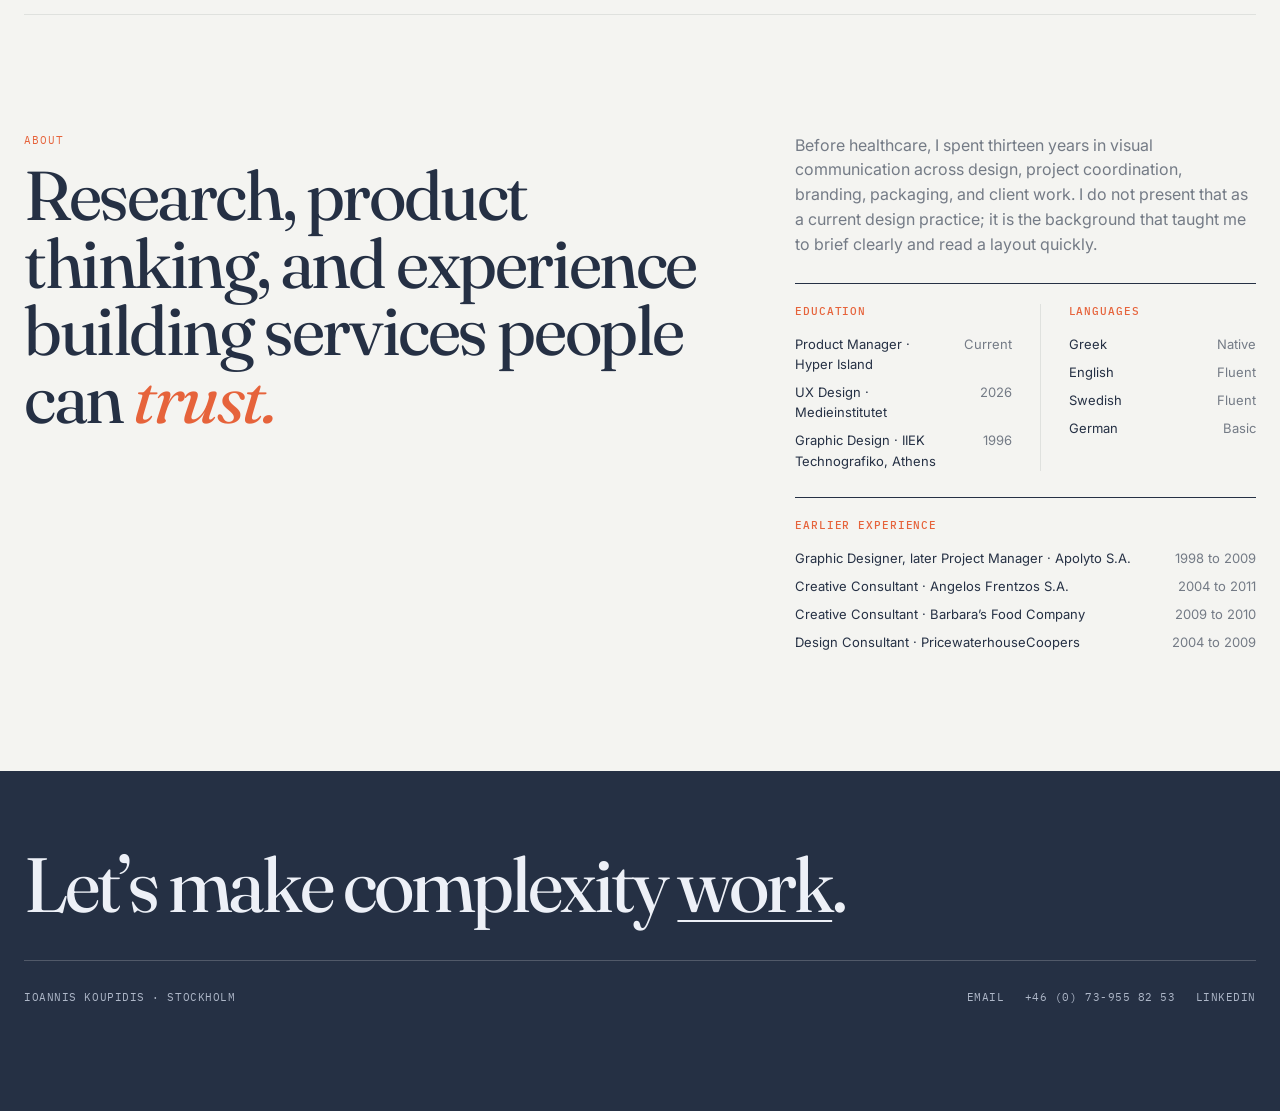
==== commit ba785f0f: "Elevate portfolio evidence and presentation" ====
--- a/index.html
+++ b/index.html
@@ -3,8 +3,26 @@
 <head>
   <meta charset="utf-8">
   <meta name="viewport" content="width=device-width,initial-scale=1">
-  <title>Ioannis Koupidis · Product management</title>
-  <meta name="description" content="Student in the Product Manager programme at Hyper Island with thirteen years of founder experience, working across research, strategy and practical product development.">
+  <title>Ioannis Koupidis · Product Manager</title>
+  <meta name="description" content="Founder and Product Manager student at Hyper Island with thirteen years of experience building and running complex services in Swedish healthcare.">
+  <link rel="canonical" href="https://ioanniskp.github.io/CV-neo/">
+  <link rel="alternate" hreflang="en" href="https://ioanniskp.github.io/CV-neo/">
+  <link rel="alternate" hreflang="sv" href="https://ioanniskp.github.io/CV-neo/sv/">
+  <link rel="alternate" hreflang="el" href="https://ioanniskp.github.io/CV-neo/el/">
+  <link rel="alternate" hreflang="x-default" href="https://ioanniskp.github.io/CV-neo/">
+  <meta property="og:title" content="Ioannis Koupidis · Product Manager">
+  <meta property="og:description" content="Founder and Product Manager student at Hyper Island with thirteen years of experience building and running complex services in Swedish healthcare.">
+  <meta property="og:type" content="website">
+  <meta property="og:url" content="https://ioanniskp.github.io/CV-neo/">
+  <meta property="og:locale" content="en_SE">
+  <meta property="og:image" content="https://ioanniskp.github.io/CV-neo/assets/og.png">
+  <meta property="og:image:width" content="1200">
+  <meta property="og:image:height" content="630">
+  <meta property="og:image:alt" content="Ioannis Koupidis portfolio">
+  <meta name="twitter:card" content="summary_large_image">
+  <meta name="twitter:title" content="Ioannis Koupidis · Product Manager">
+  <meta name="twitter:description" content="Founder and Product Manager student at Hyper Island with thirteen years of experience building and running complex services in Swedish healthcare.">
+  <meta name="twitter:image" content="https://ioanniskp.github.io/CV-neo/assets/og.png">
   <link rel="preconnect" href="https://fonts.googleapis.com">
   <link rel="preconnect" href="https://fonts.gstatic.com" crossorigin>
   <link href="https://fonts.googleapis.com/css2?family=Fraunces:ital,opsz,wght@0,9..144,300..700;1,9..144,300..600&family=IBM+Plex+Mono:wght@400;500&family=Inter:wght@400;500;600&display=swap" rel="stylesheet">
@@ -24,8 +42,8 @@
     <div class="page-shell">
       <section class="home-hero" aria-labelledby="intro-title">
         <div class="hero-copy">
-          <h1 class="hero-title" id="intro-title">I’m Ioannis, a student in the Product Manager programme at Hyper Island who has spent thirteen years making complex services <em>work.</em></h1>
-          <p class="hero-support">Currently studying in the Product Manager programme at Hyper Island, combining research, strategy, founder experience, and practical product development.</p>
+          <h1 class="hero-title" id="intro-title">I’m Ioannis, a founder now studying in the Product Manager programme at Hyper Island, after thirteen years of making complex services <em>work.</em></h1>
+          <p class="hero-support">Across Swedish healthcare and personal assistance, I connected procurement, people, operations, quality, and daily delivery.</p>
           <div class="hero-contact"><a class="text-link" href="mailto:gkoupidis@gmail.com">Email</a><a class="text-link" href="https://www.linkedin.com/in/koupidisyannis/" target="_blank" rel="noopener">LinkedIn</a><a class="text-link" href="Ioannis-Koupidis-CV.pdf" download>Download PDF</a></div>
         </div>
         <div class="timeline" aria-label="Selected experience">
@@ -42,15 +60,15 @@
         <div class="project-grid">
           <a class="project-card featured reveal" href="projects/agent-x/" data-cursor="View case study">
             <div class="project-visual visual-agent"><div class="agent-screen" aria-hidden="true"><div class="agent-screen-top"><span>AGENT X</span><span>// IN RAID</span></div><p class="agent-prompt">“Extraction is northeast. Move fast, stay low.”</p></div></div>
-            <div class="project-info"><h3>Agent X</h3><p class="project-kicker">UX research · Concept · 2026</p><p class="project-description">A diegetic companion for new Escape from Tarkov players, shaped through eight interviews, a research matrix, and four wireframe views.</p></div>
+            <div class="project-info"><h3>Agent X</h3><p class="project-kicker"><span class="case-language" lang="en">EN · </span>UX research · Concept · 2026</p><p class="project-description">A diegetic companion for new Escape from Tarkov players, shaped through eight interviews, a research matrix, and four wireframe views.</p></div>
           </a>
           <a class="project-card reveal" href="projects/scribe/" data-cursor="View case study">
             <div class="project-visual visual-scribe"><img src="assets/images/scribe/recording.png" alt="Scribe recording interface with separate audio meters, notes and a live transcript" loading="lazy"></div>
-            <div class="project-info"><h3>Scribe</h3><p class="project-kicker">macOS · Working app · 2026</p><p class="project-description">A meeting recorder that keeps processing local. It was built through specifications, AI agents, and manual verification. Even so, 283 passing tests missed four real defects.</p></div>
+            <div class="project-info"><h3>Scribe</h3><p class="project-kicker"><span class="case-language" lang="en">EN · </span>macOS · Working app · 2026</p><p class="project-description">A meeting recorder that keeps processing local. It was built through specifications, AI agents, and manual verification. Even so, 283 passing tests missed four real defects.</p></div>
           </a>
           <a class="project-card reveal" href="projects/radio/" data-cursor="View case study">
             <div class="project-visual visual-radio"><img src="assets/images/radio/browse.png" alt="Radio iOS browse screen" loading="lazy"><img src="assets/images/radio/player.png" alt="Radio iOS now-playing screen" loading="lazy"></div>
-            <div class="project-info"><h3>Radio</h3><p class="project-kicker">iOS · Working build · 2026</p><p class="project-description">An internet radio player scoped, built, independently audited, and installed on a physical phone in one working day.</p></div>
+            <div class="project-info"><h3>Radio</h3><p class="project-kicker"><span class="case-language" lang="en">EN · </span>iOS · Working build · 2026</p><p class="project-description">An internet radio player scoped, built, independently audited, and installed on a physical phone in one working day.</p></div>
           </a>
         </div>
       </section>
@@ -58,16 +76,17 @@
       <section class="section-block" aria-labelledby="approach-title">
         <div class="section-intro reveal"><div><p class="eyebrow">How I work</p><h2 class="section-title" id="approach-title">Clarity before polish.</h2></div><p>Product work is deciding what deserves to exist, making competing priorities visible, and finding evidence strong enough to change your mind.</p></div>
         <div class="principles reveal">
-          <article class="principle"><h3>Research before certainty</h3><p>Interviews, synthesis, journey mapping, wireframes, and think aloud testing replace assumptions with something observable.</p></article>
+          <article class="principle"><h3>Research before certainty</h3><p>In Agent X, interviews, synthesis, journey mapping, wireframes, and think aloud testing replaced assumptions with something observable.</p></article>
           <article class="principle"><h3>Comfort with complexity</h3><p>Thirteen years in a regulated service business taught me to connect requirements, operations, stakeholders, and incomplete information.</p></article>
           <article class="principle"><h3>Verification over theatre</h3><p>I use AI tools every day and assume plausible output still needs checking. The audit is part of the product work.</p></article>
         </div>
+        <div class="capabilities reveal"><p class="capabilities-list">User interviews · personas · journey mapping · wireframing · usability testing · AI assisted workflows</p><p class="capabilities-tool">Figma for wireframes, prototype communication, and handoff.</p></div>
       </section>
 
       <section class="section-block" id="experience" aria-labelledby="experience-title">
         <div class="section-intro reveal"><div><p class="eyebrow">Founder experience</p><h2 class="section-title" id="experience-title">Thirteen years making services hold together.</h2></div><p>Long before I called it product management, the work was still systems, competing priorities, stakeholder needs, quality, and deciding what happens next.</p></div>
         <div class="experience-grid">
-          <article class="experience-card reveal"><p class="project-kicker" style="text-align:left">Konduko AB · 2012 to 2025</p><h3>Founder &amp; CEO</h3><p>Built and led a specialist healthcare staffing company serving Swedish public healthcare. Designed the operating system connecting procurement, physician availability, contracts, schedules, invoicing, and quality control.</p><div class="metric-row"><div class="metric"><strong>25+</strong><span>public procurement contracts</span></div><div class="metric"><strong>140+</strong><span>physicians on parallel assignments</span></div><div class="metric"><strong>All</strong><span>Swedish regions covered by frameworks</span></div></div></article>
+          <article class="experience-card reveal"><p class="project-kicker" style="text-align:left">Konduko AB · 2012 to 2025</p><h3>Founder &amp; CEO</h3><p>Built and led a specialist healthcare staffing company serving Swedish public healthcare. Designed the operating system connecting procurement, physician availability, contracts, schedules, invoicing, and quality control.</p><div class="metric-row"><div class="metric"><strong>25+</strong><span>public procurement contracts</span></div><div class="metric"><strong>140+</strong><span>physicians on parallel assignments</span></div><div class="metric"><strong>All regions</strong><span>framework coverage in Sweden</span></div><div class="metric"><strong>ISO 9001 &amp; 14001</strong><span>certified operations</span></div></div><p class="metric-note">Aggregate estimated value of awarded frameworks was SEK 1.5B+. These are procurement estimates, not guaranteed spend and not company revenue. Actual placements depended on regional demand and physician availability.</p></article>
           <article class="experience-card reveal"><p class="project-kicker" style="text-align:left">NiyaCare · 2011 to present</p><h3>Founder</h3><p>A personal assistance company built around matching people with assistants they can rely on. Responsible for understanding individual needs, service quality, and daily operations.</p><p>It is where I learned what autonomy and trust actually require from a service. These are not abstract values. A person depends on them every day.</p></article>
         </div>
       </section>
@@ -79,18 +98,22 @@
           <div class="profile-facts">
             <section class="fact-group" aria-labelledby="education-title">
               <h3 class="fact-heading" id="education-title">Education</h3>
-              <div class="compact-list"><span>Product Manager · Hyper Island</span><span>Current</span><span>UX Design · Medieinstitutet</span><span>2026</span></div>
+              <div class="compact-list"><span>Product Manager · Hyper Island</span><span>Current</span><span>UX Design · Medieinstitutet</span><span>2026</span><span>Graphic Design · IIEK Technografiko, Athens</span><span>1996</span></div>
             </section>
             <section class="fact-group" aria-labelledby="languages-title">
               <h3 class="fact-heading" id="languages-title">Languages</h3>
               <div class="compact-list"><span>Greek</span><span>Native</span><span>English</span><span>Fluent</span><span>Swedish</span><span>Fluent</span><span>German</span><span>Basic</span></div>
             </section>
           </div>
+          <section class="earlier-experience" aria-labelledby="earlier-experience-title">
+            <h3 class="fact-heading" id="earlier-experience-title">Earlier experience</h3>
+            <div class="compact-list"><span>Graphic Designer, later Project Manager · Apolyto S.A.</span><span>1998 to 2009</span><span>Creative Consultant · Angelos Frentzos S.A.</span><span>2004 to 2011</span><span>Creative Consultant · Barbara’s Food Company</span><span>2009 to 2010</span><span>Design Consultant · PricewaterhouseCoopers</span><span>2004 to 2009</span></div>
+          </section>
         </div>
       </section>
     </div>
   </main>
-  <footer class="site-footer"><div class="footer-inner"><p class="footer-title">Let’s make complexity <a href="mailto:gkoupidis@gmail.com">work.</a></p><div class="footer-meta"><span>Ioannis Koupidis · Stockholm</span><span class="footer-links"><a href="mailto:gkoupidis@gmail.com">Email</a><a href="tel:+46739558253">+46 (0) 73-955 82 53</a><a href="https://www.linkedin.com/in/koupidisyannis/" target="_blank" rel="noopener">LinkedIn</a></span></div></div></footer>
+  <footer class="site-footer"><div class="footer-inner"><p class="footer-title">Let’s make complexity <a href="mailto:gkoupidis@gmail.com">work</a>.</p><div class="footer-meta"><span>Ioannis Koupidis · Stockholm</span><span class="footer-links"><a href="mailto:gkoupidis@gmail.com">Email</a><a href="tel:+46739558253">+46 (0) 73-955 82 53</a><a href="https://www.linkedin.com/in/koupidisyannis/" target="_blank" rel="noopener">LinkedIn</a></span></div></div></footer>
   <script src="assets/site.js"></script>
 </body>
 </html>
--- a/assets/site.css
+++ b/assets/site.css
@@ -21,19 +21,19 @@
 .hero-support{max-width:670px;margin:30px 0 0;font-size:clamp(1.05rem,1.45vw,1.35rem);line-height:1.52;color:var(--muted)}
 .hero-contact{margin-top:34px;display:flex;flex-wrap:wrap;gap:12px 24px}.text-link{font-family:var(--mono);font-size:11px;letter-spacing:.04em;text-transform:uppercase;text-decoration:none;border-bottom:1px solid;padding-bottom:3px}.text-link:hover{color:var(--accent)}
 .timeline{align-self:end;padding-bottom:8px}.timeline-label,.eyebrow,.project-kicker,.case-kicker,.section-index,.fact dt,.card-label,.case-nav a{font-family:var(--mono);font-size:11px;line-height:1.3;letter-spacing:.08em;text-transform:uppercase}
-.timeline-label{color:var(--muted);margin:0 0 18px}.timeline-row{display:grid;grid-template-columns:100px minmax(150px,.9fr) minmax(220px,1.2fr);gap:20px;padding:9px 0;border-top:1px solid var(--line);align-items:baseline}.timeline-row:first-of-type{border-top-color:var(--ink)}
+.timeline-label{color:var(--muted);margin:0 0 18px}.timeline-row{display:grid;grid-template-columns:100px minmax(130px,.9fr) minmax(0,1.2fr);gap:20px;padding:9px 0;border-top:1px solid var(--line);align-items:baseline}.timeline-row:first-of-type{border-top-color:var(--ink)}
 .timeline-row time{font-family:var(--mono);font-size:12px;color:var(--muted)}.timeline-row strong{font-size:14px;font-weight:500}.timeline-row span{font-size:14px;color:var(--muted)}.timeline-row.current strong:after{content:"";display:inline-block;width:7px;height:7px;margin-left:8px;border-radius:50%;background:var(--accent)}
 .section-block{padding:118px 0}.section-intro{display:grid;grid-template-columns:minmax(0,1fr) minmax(280px,.42fr);gap:48px;align-items:end;margin-bottom:52px}.eyebrow{color:var(--accent);margin:0 0 15px}.section-title{font-size:clamp(3rem,5.2vw,5.8rem);max-width:11ch}.section-intro>p:last-child{margin:0;color:var(--muted);max-width:43ch}
 .project-grid{display:grid;grid-template-columns:repeat(2,minmax(0,1fr));gap:62px 24px}.project-card{display:block;text-decoration:none}.project-card.featured{grid-column:1/-1}.project-visual{position:relative;overflow:hidden;min-height:450px;background:#e6e7e4;border:1px solid rgba(37,48,68,.08);transform:translateZ(0)}.project-card.featured .project-visual{min-height:min(65vw,760px)}.project-card:not(.featured) .project-visual{aspect-ratio:1/.82;min-height:0}
-.project-info{padding-top:18px;display:grid;grid-template-columns:1fr auto;gap:12px 30px;align-items:start}.project-info h3{margin:0;font-family:var(--serif);font-size:clamp(2rem,3vw,3.5rem);font-weight:430;line-height:1;letter-spacing:-.025em}.project-kicker{margin:7px 0 0;color:var(--muted);text-align:right}.project-description{grid-column:1/-1;margin:0;color:var(--muted);max-width:66ch}
+.project-info{padding-top:18px;display:grid;grid-template-columns:1fr auto;gap:12px 30px;align-items:start}.project-info h3{margin:0;font-family:var(--serif);font-size:clamp(2rem,3vw,3.5rem);font-weight:430;line-height:1;letter-spacing:-.025em}.project-kicker{margin:7px 0 0;color:var(--muted);text-align:right}.case-language{display:none;color:var(--accent)}html:not([lang="en"]) .case-language{display:inline}.project-description{grid-column:1/-1;margin:0;color:var(--muted);max-width:66ch}
 .visual-agent{display:grid;place-items:center;background:radial-gradient(circle at 78% 15%,rgba(169,196,255,.82),transparent 35%),linear-gradient(135deg,#d7e0f3,#f3d1a8 56%,#b9c8aa)}
 .agent-screen{width:min(76%,960px);min-height:270px;padding:clamp(28px,5vw,72px);color:#d9e5f4;background:#101c29;border:1px solid rgba(255,255,255,.2);box-shadow:0 35px 90px rgba(16,28,41,.26);transition:transform .6s cubic-bezier(.2,.8,.2,1)}.project-card:hover .agent-screen,.project-card:hover .project-visual img{transform:scale(1.025)}
 .agent-screen-top{display:flex;justify-content:space-between;color:#8295aa}.agent-screen-top,.agent-prompt{font-family:var(--mono);font-size:clamp(10px,1vw,14px);letter-spacing:.12em}.agent-prompt{max-width:29ch;margin:clamp(42px,6vw,86px) 0 0 auto;font-size:clamp(18px,2.1vw,32px);line-height:1.55;letter-spacing:.015em}.agent-prompt:after{content:"";display:inline-block;width:.6em;height:1.1em;margin-left:4px;vertical-align:-.2em;background:var(--blue);animation:blink 1.05s steps(1) infinite}@keyframes blink{50%{opacity:0}}
 .visual-scribe{display:grid;place-items:center;background:linear-gradient(145deg,#d6d0f0,#ebe8f8 48%,#c8d7db)}.visual-scribe img{width:82%;box-shadow:0 34px 80px rgba(37,48,68,.2);transition:transform .6s cubic-bezier(.2,.8,.2,1)}
 .visual-radio{display:flex;justify-content:center;align-items:flex-end;gap:3%;padding:7% 5% 0;background:linear-gradient(150deg,#f2cc78,#e98451 55%,#6d7f78)}.visual-radio img{width:34%;filter:drop-shadow(0 24px 28px rgba(37,48,68,.24));transition:transform .6s cubic-bezier(.2,.8,.2,1)}.visual-radio img:first-child{transform:translateY(12%)}.visual-radio img:last-child{transform:translateY(4%)}
-.principles{display:grid;grid-template-columns:repeat(3,minmax(0,1fr));border-top:1px solid var(--ink)}.principle{padding:24px 28px 34px 0;border-right:1px solid var(--line)}.principle+.principle{padding-left:28px}.principle:last-child{border:0}.principle h3{margin:0 0 12px;font-size:18px;font-weight:520}.principle p{margin:0;color:var(--muted)}
-.experience-grid{display:grid;grid-template-columns:1fr 1fr;gap:24px}.experience-card{padding:clamp(28px,4vw,52px);background:var(--surface);border:1px solid var(--line)}.experience-card h3{font-family:var(--serif);font-size:clamp(2rem,3.3vw,3.6rem);font-weight:430;line-height:1;letter-spacing:-.03em;margin:0 0 18px}.experience-card>p{color:var(--muted);max-width:58ch}.metric-row{display:grid;grid-template-columns:repeat(3,1fr);gap:1px;margin-top:28px;background:var(--line);border:1px solid var(--line)}.metric{min-height:116px;padding:16px;background:var(--surface)}.metric strong{display:block;font-family:var(--serif);font-size:2.15rem;font-weight:450}.metric span{color:var(--muted);font-size:12px}
-.about-band{padding:118px 0;border-top:1px solid var(--line);display:grid;grid-template-columns:1.2fr .8fr;gap:80px}.statement{font-size:clamp(3rem,5.4vw,6rem)}.about-details{display:grid;align-content:end;gap:26px}.about-details>p{color:var(--muted);margin:0}.profile-facts{display:grid;grid-template-columns:1fr 1fr;gap:28px;padding-top:20px;border-top:1px solid var(--ink)}.fact-group+.fact-group{padding-left:28px;border-left:1px solid var(--line)}.fact-heading{margin:0 0 16px;font-family:var(--mono);font-size:11px;font-weight:500;line-height:1.3;letter-spacing:.08em;text-transform:uppercase;color:var(--accent)}.compact-list{display:grid;grid-template-columns:1fr auto;gap:8px 24px;font-size:13px}.compact-list span:nth-child(even){color:var(--muted);text-align:right}
+.principles{display:grid;grid-template-columns:repeat(3,minmax(0,1fr));border-top:1px solid var(--ink)}.principle{padding:24px 28px 34px 0;border-right:1px solid var(--line)}.principle+.principle{padding-left:28px}.principle:last-child{border:0}.principle h3{margin:0 0 12px;font-size:18px;font-weight:520}.principle p{margin:0;color:var(--muted)}.capabilities{display:grid;grid-template-columns:1.5fr 1fr;gap:28px;padding:20px 0;border-block:1px solid var(--line)}.capabilities p{margin:0}.capabilities-list{font-family:var(--mono);font-size:11px;line-height:1.65;letter-spacing:.025em}.capabilities-tool{color:var(--muted);font-size:14px}
+.experience-grid{display:grid;grid-template-columns:1fr 1fr;gap:24px}.experience-card{min-width:0;padding:clamp(28px,4vw,52px);background:var(--surface);border:1px solid var(--line)}.experience-card h3{font-family:var(--serif);font-size:clamp(2rem,3.3vw,3.6rem);font-weight:430;line-height:1;letter-spacing:-.03em;margin:0 0 18px}.experience-card>p{color:var(--muted);max-width:58ch}.metric-row{display:grid;grid-template-columns:repeat(2,minmax(0,1fr));gap:1px;margin-top:28px;background:var(--line);border:1px solid var(--line)}.metric{min-width:0;min-height:116px;padding:16px;background:var(--surface)}.metric strong{display:block;overflow-wrap:anywhere;font-family:var(--serif);font-size:clamp(1.65rem,2.2vw,2.15rem);font-weight:450;line-height:1.05}.metric span{display:block;margin-top:7px;color:var(--muted);font-size:12px}.experience-card>.metric-note{max-width:none;margin:15px 0 0;color:#667080;font-family:var(--mono);font-size:10px;line-height:1.55}
+.about-band{padding:118px 0;border-top:1px solid var(--line);display:grid;grid-template-columns:1.2fr .8fr;gap:80px}.statement{font-size:clamp(3rem,5.4vw,6rem)}.about-details{display:grid;align-content:end;gap:26px}.about-details>p{color:var(--muted);margin:0}.profile-facts{display:grid;grid-template-columns:1fr 1fr;gap:28px;padding-top:20px;border-top:1px solid var(--ink)}.fact-group+.fact-group{padding-left:28px;border-left:1px solid var(--line)}.fact-heading{margin:0 0 16px;font-family:var(--mono);font-size:11px;font-weight:500;line-height:1.3;letter-spacing:.08em;text-transform:uppercase;color:var(--accent)}.compact-list{display:grid;grid-template-columns:1fr auto;gap:8px 24px;font-size:13px}.compact-list span:nth-child(even){color:var(--muted);text-align:right}.earlier-experience{padding-top:20px;border-top:1px solid var(--ink)}
 .site-footer{min-height:340px;padding:78px 0 42px;color:#edf0f7;background:var(--ink)}.footer-inner{width:var(--page);margin:auto}.footer-title{margin:0 0 38px;font-family:var(--serif);font-size:clamp(3rem,6vw,6.4rem);font-weight:430;letter-spacing:-.04em;line-height:.95}.footer-title a{text-decoration-thickness:2px;text-underline-offset:8px}.footer-meta{display:flex;flex-wrap:wrap;justify-content:space-between;gap:18px;padding-top:28px;border-top:1px solid rgba(255,255,255,.2);color:#aeb7c8;font-family:var(--mono);font-size:11px;text-transform:uppercase;letter-spacing:.05em}.footer-links{display:flex;flex-wrap:wrap;gap:20px}.footer-links a{text-decoration:none}.footer-links a:hover{color:#fff}
 /* Case studies */
 .case-page{background:#f6f6f3}.case-shell{width:var(--page);margin:auto;display:grid;grid-template-columns:196px minmax(0,1fr);gap:clamp(42px,6vw,96px);padding:54px 0 140px}.case-aside-inner{position:sticky;top:94px}.back-link{display:inline-flex;gap:9px;margin-bottom:34px;text-decoration:none;font-family:var(--mono);font-size:11px;text-transform:uppercase}.back-link:hover{color:var(--accent)}.case-nav{display:grid;gap:11px}.case-nav a{color:var(--muted);text-decoration:none;text-transform:none;letter-spacing:0}.case-nav a:hover,.case-nav a.active{color:var(--ink)}.case-nav a.active:before{content:"• ";color:var(--accent)}
@@ -61,10 +61,10 @@
 .custom-cursor{position:fixed;z-index:999;top:0;left:0;width:20px;height:20px;border-radius:50%;color:#fff;background:var(--ink);pointer-events:none;opacity:0;transform:translate3d(-50px,-50px,0) translate(-50%,-50%);transition:width .22s,height .22s,border-radius .22s,background .22s,opacity .18s;display:grid;place-items:center;white-space:nowrap;will-change:transform}.custom-cursor:after{content:attr(data-label);opacity:0;font-family:var(--mono);font-size:10px;text-transform:uppercase}.custom-cursor.visible{opacity:1}.custom-cursor.is-project{width:142px;height:42px;border-radius:999px;background:var(--accent)}.custom-cursor.is-project:after{opacity:1}
 @media(pointer:fine) and (hover:hover) and (prefers-reduced-motion:no-preference){html.cursor-enhanced,html.cursor-enhanced a,html.cursor-enhanced button{cursor:none}}
 .js .reveal{opacity:0;transform:translateY(24px);transition:opacity .7s,transform .7s cubic-bezier(.2,.8,.2,1)}.js .reveal.visible{opacity:1;transform:none}
-@media(max-width:1050px){.header-inner{grid-template-columns:1fr auto}.primary-nav{display:none}.home-hero{grid-template-columns:1fr;align-items:start;min-height:auto}.hero-title{max-width:12ch}.timeline{max-width:760px}.section-intro{grid-template-columns:1fr}.case-shell{grid-template-columns:1fr}.case-aside-inner{position:static}.case-aside{border-bottom:1px solid var(--line);padding-bottom:18px}.back-link{margin-bottom:18px}.case-nav{display:flex;overflow-x:auto;gap:22px}.case-nav a{white-space:nowrap}.case-nav a.active:before{content:none}}
-@media(max-width:760px){:root{--page:min(100% - 32px,1440px)}.brand span,.header-tools>span:not(.language-switch){display:none}.home-hero{padding-top:72px;gap:70px}.hero-title{max-width:100%;font-size:clamp(2.8rem,12.6vw,4.7rem)}.timeline-row{grid-template-columns:78px 1fr;gap:8px 16px}.timeline-row span{grid-column:2}.section-block,.about-band{padding:82px 0}.project-grid,.principles,.experience-grid,.about-band{grid-template-columns:1fr}.project-card.featured{grid-column:auto}.project-card.featured .project-visual{min-height:430px}.project-card:not(.featured) .project-visual{aspect-ratio:1/.95}.project-info{grid-template-columns:1fr}.project-kicker{text-align:left}.project-description{grid-column:auto}.principle{border-right:0;border-bottom:1px solid var(--line);padding:22px 0}.principle+.principle{padding-left:0}.metric-row{grid-template-columns:1fr}.about-band{gap:48px}.case-shell{padding-top:28px}.case-title{font-size:clamp(3.7rem,17vw,5.5rem)}.case-hero{min-height:370px}.case-hero.agent .agent-screen{min-height:260px}.facts{grid-template-columns:1fr 1fr;margin-bottom:88px}.stat-grid,.insight-grid,.decision-grid,.split{grid-template-columns:1fr}.stat-card,.insight-card,.decision-card{min-height:0}.card-label{margin-bottom:28px}.finding{grid-template-columns:42px 1fr}.finding p{grid-column:2}.phone-gallery{gap:6px}.case-section{padding-bottom:90px}.footer-meta{flex-direction:column}}
+@media(max-width:1050px){.header-inner{grid-template-columns:1fr auto}.primary-nav{display:none}.home-hero{grid-template-columns:1fr;align-items:start;min-height:auto}.hero-title{max-width:12ch}.timeline{max-width:760px}.section-intro{grid-template-columns:1fr}.case-shell{grid-template-columns:minmax(0,1fr)}.case-aside-inner{position:static}.case-aside{min-width:0;border-bottom:1px solid var(--line);padding-bottom:18px}.back-link{margin-bottom:18px}.case-nav{display:flex;max-width:100%;overflow-x:auto;gap:22px}.case-nav a{white-space:nowrap}.case-nav a.active:before{content:none}}
+@media(max-width:760px){:root{--page:min(100% - 32px,1440px)}.brand span,.header-tools>span:not(.language-switch){display:none}.home-hero{padding-top:72px;gap:70px}.hero-title{max-width:100%;font-size:clamp(2.8rem,12.6vw,4.7rem)}.timeline-row{grid-template-columns:78px minmax(0,1fr);gap:8px 16px}.timeline-row span{grid-column:2}.section-block,.about-band{padding:82px 0}.project-grid,.principles,.experience-grid,.about-band,.capabilities{grid-template-columns:minmax(0,1fr)}.project-card.featured{grid-column:auto}.project-card.featured .project-visual{min-height:430px}.project-card:not(.featured) .project-visual{aspect-ratio:1/.95}.project-info{grid-template-columns:1fr}.project-kicker{text-align:left}.project-description{grid-column:auto}.principle{border-right:0;border-bottom:1px solid var(--line);padding:22px 0}.principle+.principle{padding-left:0}.metric-row{grid-template-columns:repeat(2,minmax(0,1fr))}.about-band{gap:48px}.case-shell{padding-top:28px}.case-title{font-size:clamp(3.7rem,17vw,5.5rem)}.case-hero{min-height:370px}.case-hero.agent .agent-screen{min-height:260px}.facts{grid-template-columns:1fr 1fr;margin-bottom:88px}.stat-grid,.insight-grid,.decision-grid,.split{grid-template-columns:1fr}.stat-card,.insight-card,.decision-card{min-height:0}.card-label{margin-bottom:28px}.finding{grid-template-columns:42px 1fr}.finding p{grid-column:2}.phone-gallery{gap:6px}.case-section{padding-bottom:90px}.footer-meta{flex-direction:column}}
 @media(max-width:900px){.journey-map{grid-template-columns:repeat(3,1fr)}.journey-map li:nth-child(3){border-right:0}.wireframe-flow{grid-template-columns:1fr 1fr}.tension-frame{grid-template-columns:1fr}.tension-core{min-height:190px}.interview-focus{grid-template-columns:1fr}.case-summary-grid{grid-template-columns:1fr}.case-summary-grid article{min-height:0}.persona-grid{grid-template-columns:1fr}}
 @media(max-width:760px){.profile-facts{grid-template-columns:1fr}.fact-group+.fact-group{padding:24px 0 0;border-top:1px solid var(--line);border-left:0}}
 @media(max-width:600px){.participant-row{grid-template-columns:repeat(4,1fr)}.participant-row span{aspect-ratio:auto;min-height:58px}.method-note{grid-template-columns:1fr}.journey-intro{display:block}.journey-intro h3{max-width:none;text-align:left}.journey-map,.wireframe-flow{grid-template-columns:1fr}.journey-map li{min-height:150px;border-right:0;border-bottom:1px solid var(--line)}.journey-map li:nth-child(3){border-right:0}.journey-map strong{margin-top:30px}.decision-rule{justify-content:flex-start}.tension-frame article{min-height:0}.research-matrix th,.research-matrix td{padding:18px 16px}}
 @media(prefers-reduced-motion:reduce){html{scroll-behavior:auto}*,*:before,*:after{animation-duration:.01ms!important;animation-iteration-count:1!important;transition-duration:.01ms!important}.js .reveal{opacity:1;transform:none}}
-@media print{@page{size:A4;margin:13mm 15mm}:root{--paper:#fff;--surface:#fff;--ink:#000;--muted:#333;--line:#bbb}body{font-size:9.1pt;line-height:1.3;background:#fff}body:before,.site-header,.skip-link,.custom-cursor,.project-visual,.site-footer,.section-intro>p:last-child,.hero-contact a[download]{display:none!important}.page-shell{width:auto}.home-hero{min-height:0;display:block;padding:0 0 6mm;border-bottom:1px solid #000}.hero-title{max-width:none;font-size:21.5pt;line-height:1.05}.hero-support{max-width:none;margin-top:3mm;font-size:9.7pt}.hero-contact{margin-top:3mm}.timeline{margin-top:4mm}.timeline-label{margin-bottom:1mm}.timeline-row{grid-template-columns:28mm 55mm 1fr;padding:1.2mm 0}.section-block{padding:5mm 0 0}.section-intro{display:block;margin-bottom:2mm}.eyebrow{margin-bottom:1mm}.section-title{max-width:none;font-size:16pt}.project-grid,.principles,.experience-grid{display:block}.project-card,.principle,.experience-card{break-inside:avoid;padding:2.2mm 0;border:0;border-top:1px solid #aaa}.project-info{display:block;padding:0}.project-info h3{font-size:13pt}.project-kicker{text-align:left;margin:.5mm 0}.project-description,.principle p,.experience-card p{margin:1mm 0}.principle h3,.experience-card h3{font-family:var(--sans);font-size:10.5pt;margin:0 0 .5mm}.metric-row{grid-template-columns:repeat(3,1fr);margin-top:2mm}.metric{min-height:0;padding:1.5mm}.metric strong{font-size:12pt}.about-band{display:block;padding:5mm 0 0;border:0}.statement{font-size:16pt}.about-details{margin-top:2.5mm;gap:2mm}.profile-facts{grid-template-columns:1fr 1fr;gap:7mm;padding-top:1.5mm}.fact-group+.fact-group{padding:0 0 0 5mm;border-top:0;border-left:1px solid #bbb}.fact-heading{margin-bottom:1mm}.compact-list{column-gap:6mm}.compact-list span:nth-child(even){padding-left:2mm}.reveal{opacity:1!important;transform:none!important}}
+@media print{@page{size:A4;margin:13mm 15mm}:root{--paper:#fff;--surface:#fff;--ink:#000;--muted:#333;--line:#bbb}body{font-size:9.1pt;line-height:1.3;background:#fff}body:before,.site-header,.skip-link,.custom-cursor,.project-visual,.site-footer,.section-intro>p:last-child,.hero-contact a[download],.case-language{display:none!important}.page-shell{width:auto}.home-hero{min-height:0;display:block;padding:0 0 6mm;border-bottom:1px solid #000}.hero-title{max-width:none;font-size:21.5pt;line-height:1.05}.hero-support{max-width:none;margin-top:3mm;font-size:9.7pt}.hero-contact{margin-top:3mm}.timeline{margin-top:4mm}.timeline-label{margin-bottom:1mm}.timeline-row{grid-template-columns:28mm 55mm 1fr;padding:1.2mm 0}.section-block{padding:5mm 0 0}.section-intro{display:block;margin-bottom:2mm}.eyebrow{margin-bottom:1mm}.section-title{max-width:none;font-size:16pt}.project-grid,.principles,.experience-grid{display:block}.project-card,.principle,.experience-card{break-inside:avoid;padding:2.2mm 0;border:0;border-top:1px solid #aaa}.project-info{display:block;padding:0}.project-info h3{font-size:13pt}.project-kicker{text-align:left;margin:.5mm 0}.project-description,.principle p,.experience-card p{margin:1mm 0}.principle h3,.experience-card h3{font-family:var(--sans);font-size:10.5pt;margin:0 0 .5mm}.capabilities{display:block;padding:1.5mm 0}.capabilities p{font-size:7.5pt}.capabilities-tool{margin-top:.7mm!important}.metric-row{grid-template-columns:repeat(4,1fr);margin-top:2mm}.metric{min-height:0;padding:1.5mm}.metric strong{font-size:11pt}.experience-card>.metric-note{margin-top:1mm;font-family:var(--sans);font-size:7pt;line-height:1.25}.about-band{display:block;padding:5mm 0 0;border:0}.statement{font-size:16pt}.about-details{margin-top:2.5mm;gap:2mm}.profile-facts{grid-template-columns:1fr 1fr;gap:7mm;padding-top:1.5mm}.fact-group+.fact-group{padding:0 0 0 5mm;border-top:0;border-left:1px solid #bbb}.fact-heading{margin-bottom:1mm}.compact-list{column-gap:6mm}.compact-list span:nth-child(even){padding-left:2mm}.earlier-experience{padding-top:1.5mm;break-inside:avoid}.reveal{opacity:1!important;transform:none!important}}
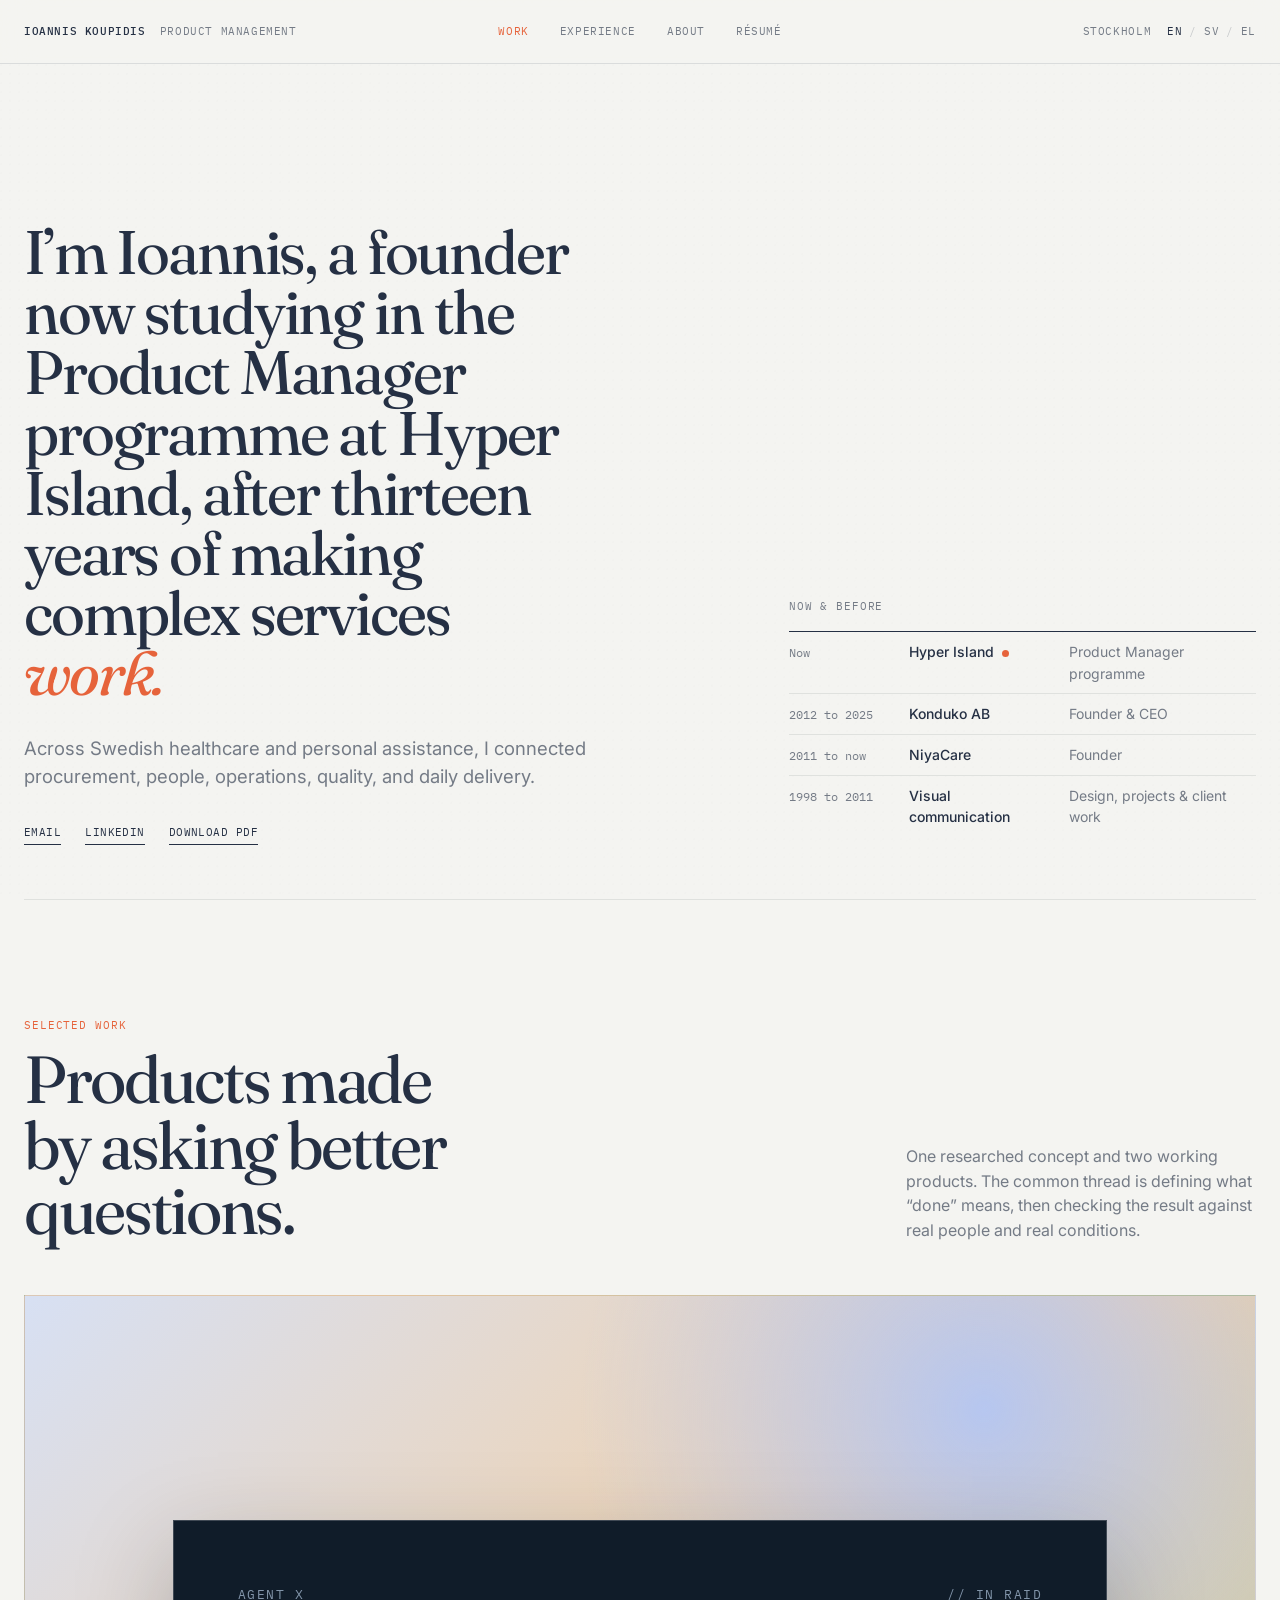
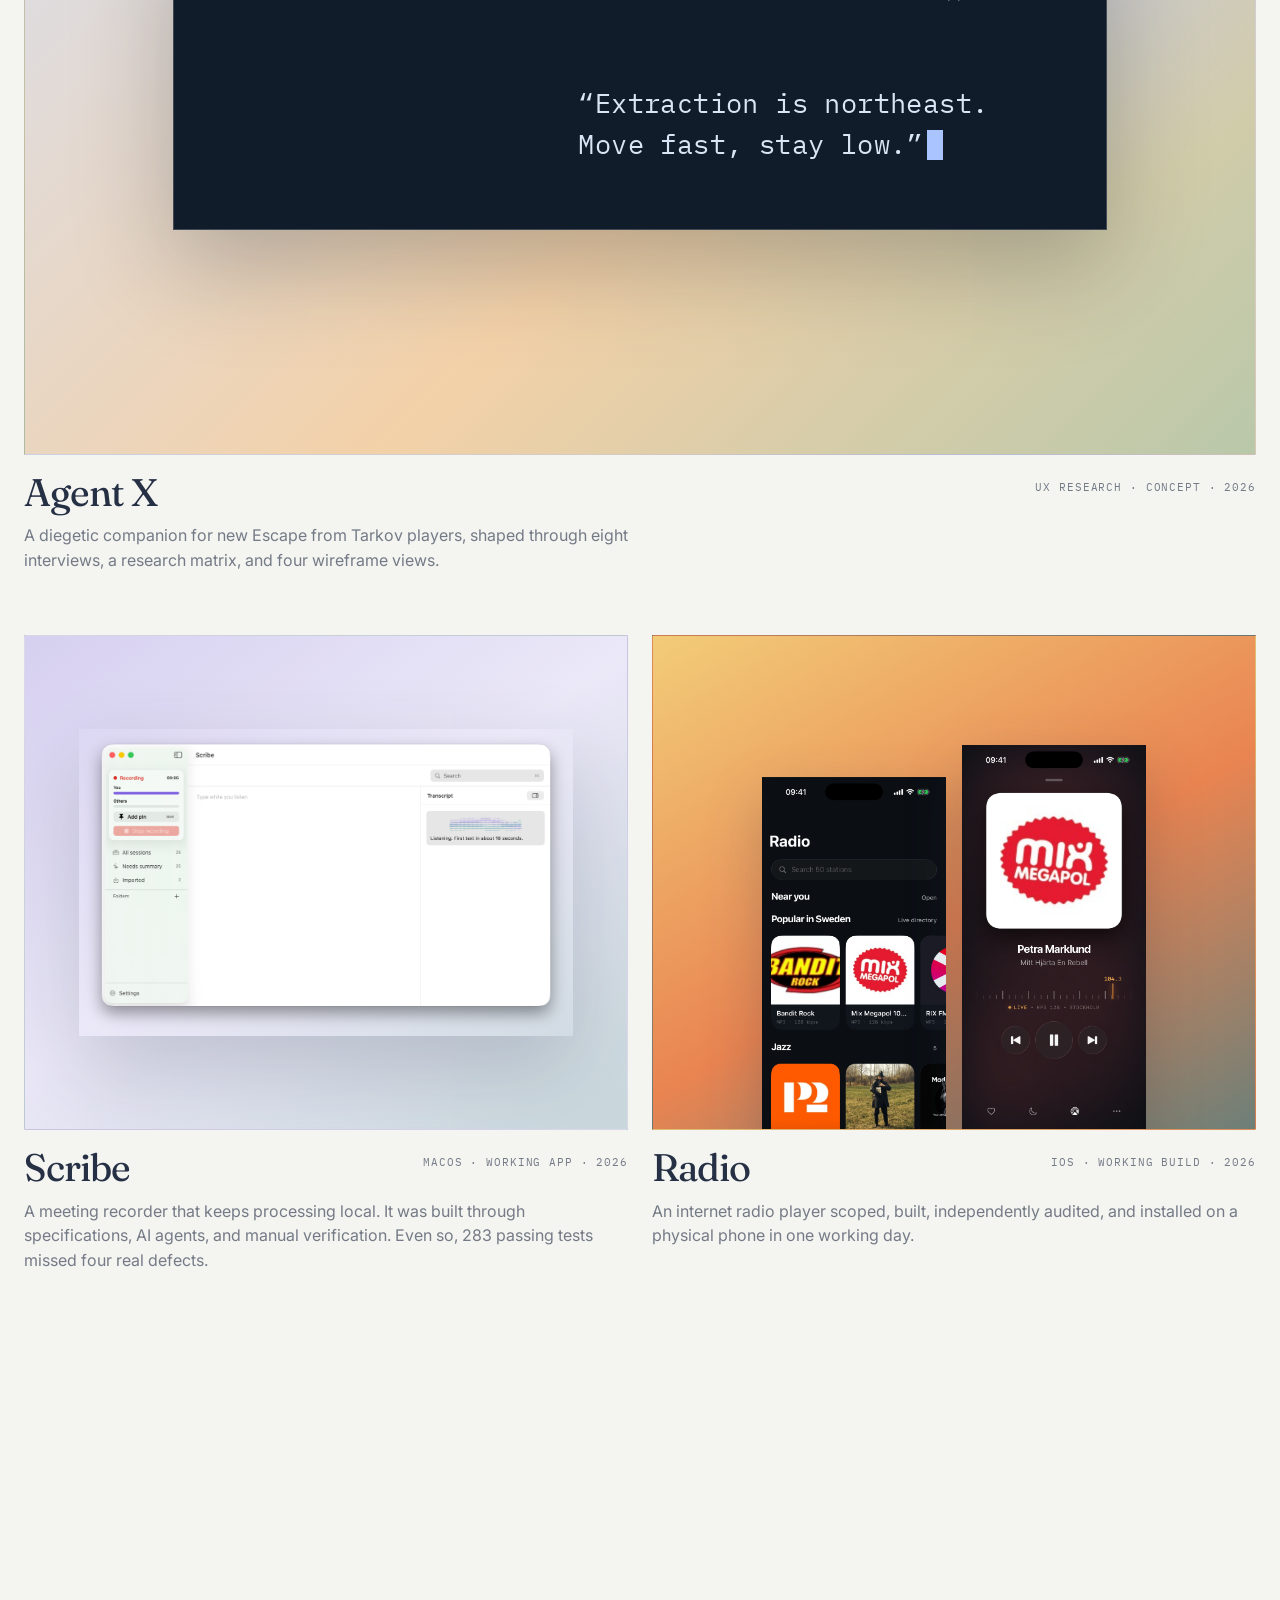
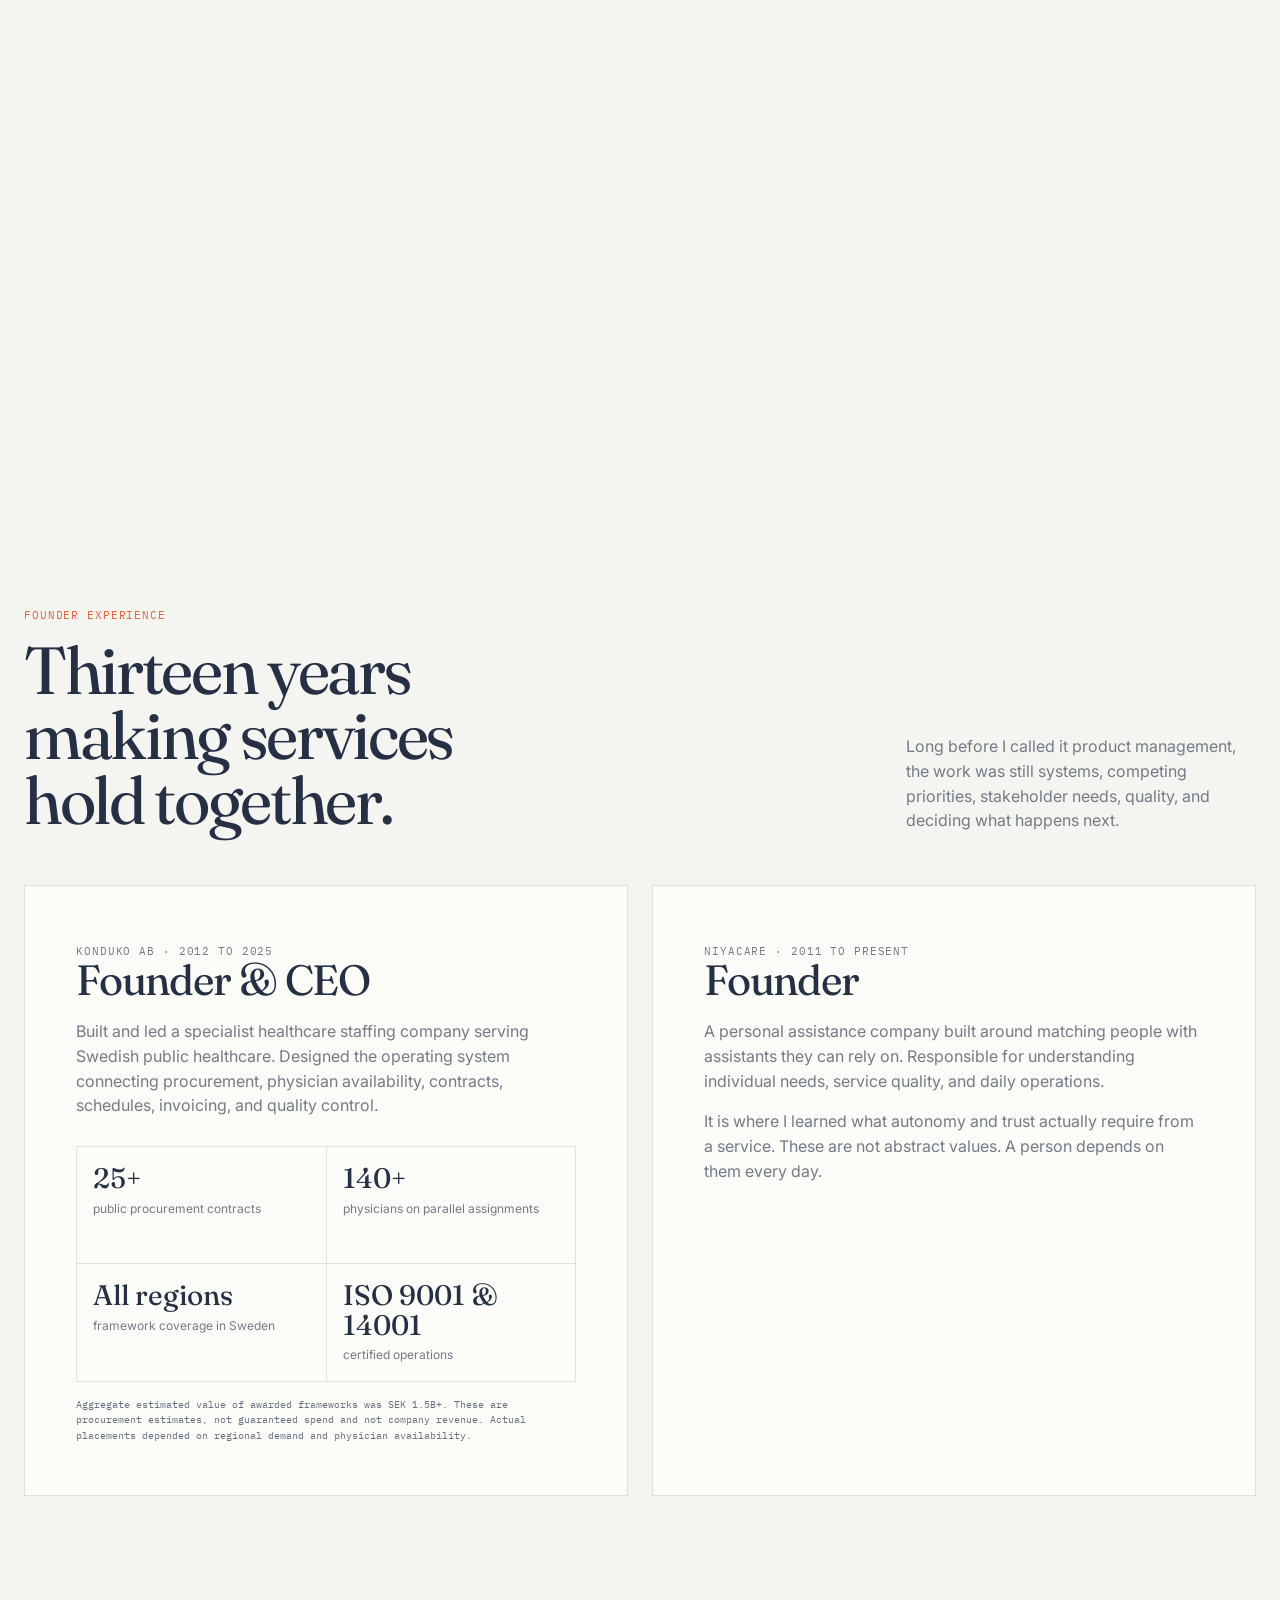
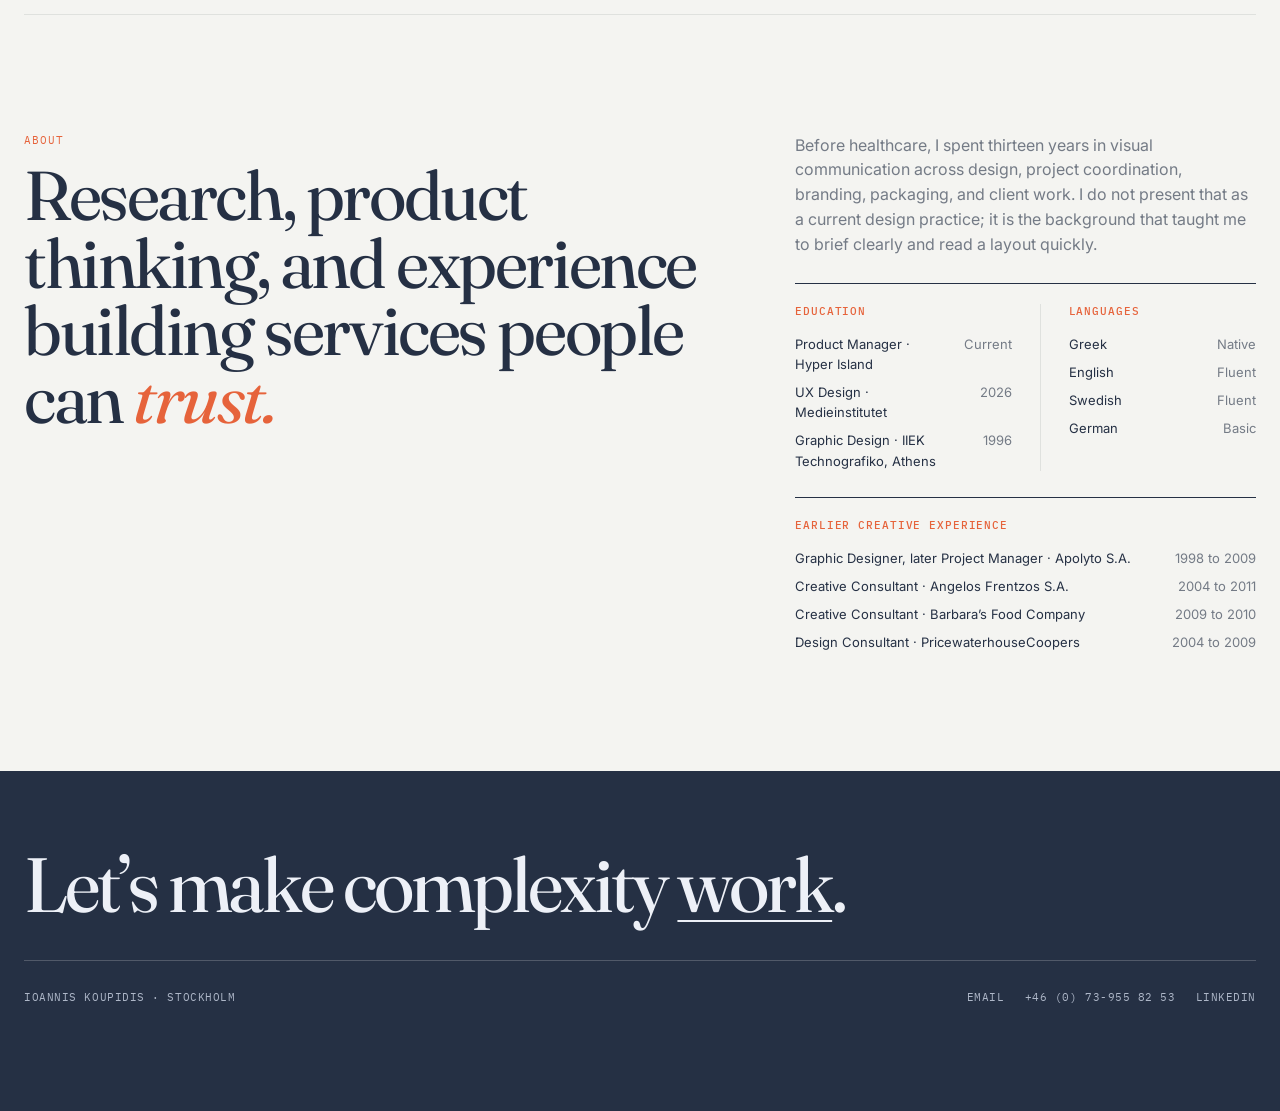
==== commit 943e259a: "Clarify earlier creative experience" ====
--- a/index.html
+++ b/index.html
@@ -106,7 +106,7 @@
             </section>
           </div>
           <section class="earlier-experience" aria-labelledby="earlier-experience-title">
-            <h3 class="fact-heading" id="earlier-experience-title">Earlier experience</h3>
+            <h3 class="fact-heading" id="earlier-experience-title">Earlier creative experience</h3>
             <div class="compact-list"><span>Graphic Designer, later Project Manager · Apolyto S.A.</span><span>1998 to 2009</span><span>Creative Consultant · Angelos Frentzos S.A.</span><span>2004 to 2011</span><span>Creative Consultant · Barbara’s Food Company</span><span>2009 to 2010</span><span>Design Consultant · PricewaterhouseCoopers</span><span>2004 to 2009</span></div>
           </section>
         </div>
